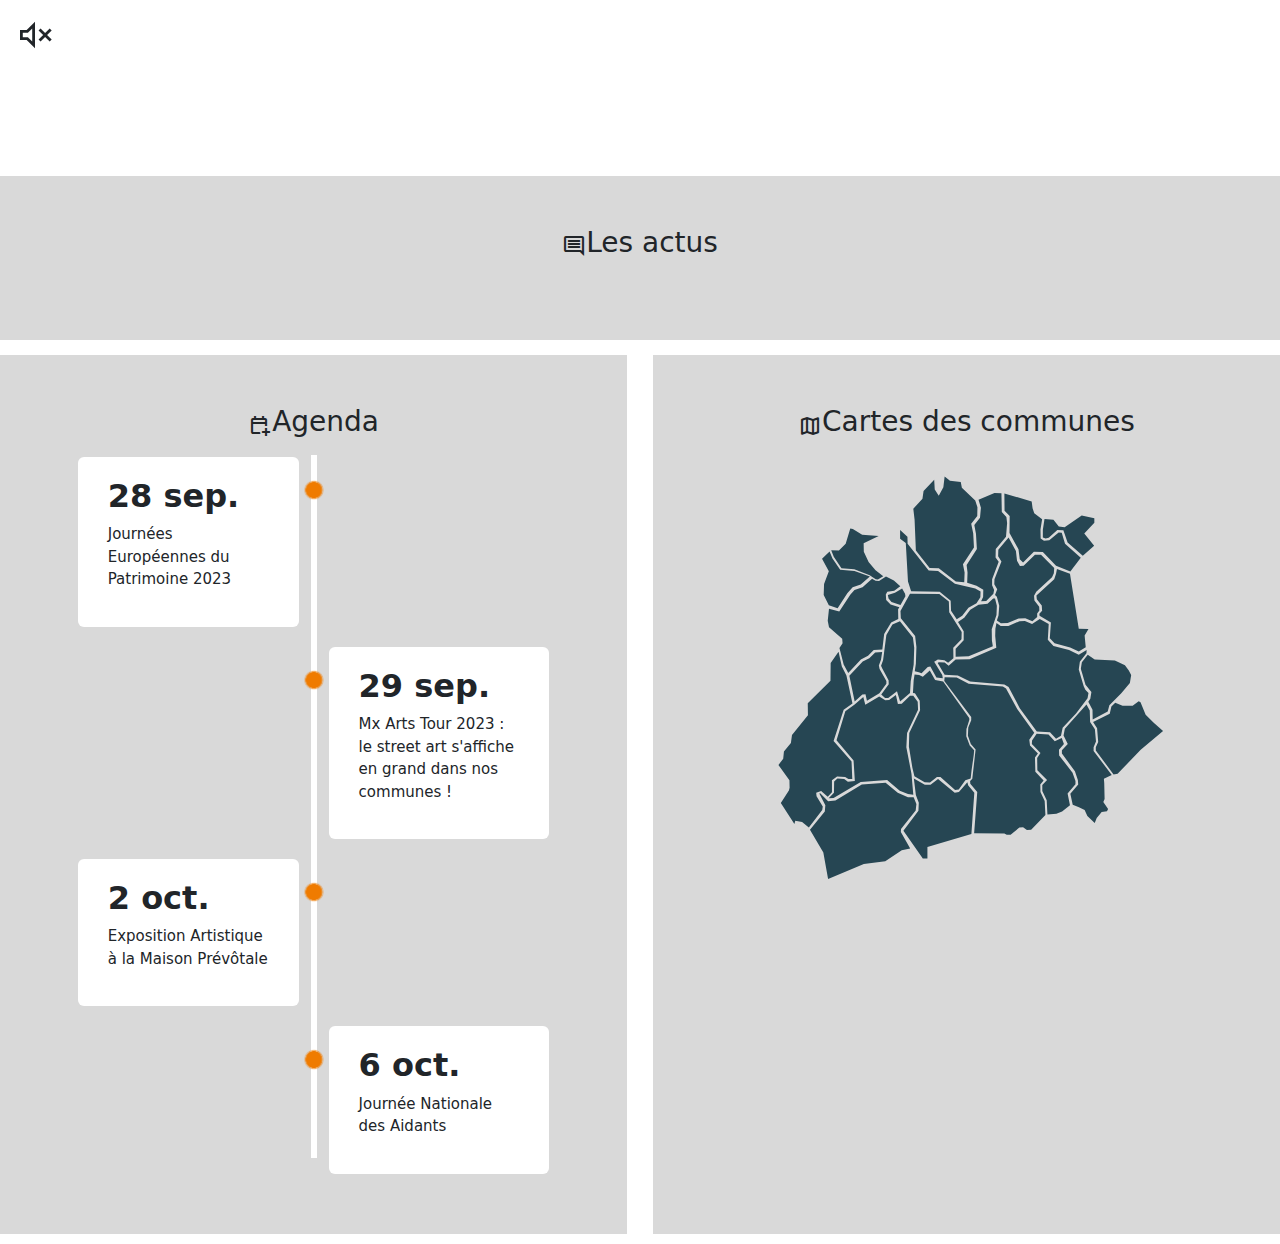
==== index.html @ 44d57a0d "carte commune size" ====
<html lang="en">

<head>
  <meta charset="UTF-8">
  <meta name="viewport" content="width=device-width, initial-scale=1.0">
  <title>Accueuil Morlaix Communauté</title>


  <!-- Bootstrap -->
  <link href="https://cdn.jsdelivr.net/npm/bootstrap@5.0.2/dist/css/bootstrap.min.css" rel="stylesheet">
  <script src="https://cdn.jsdelivr.net/npm/bootstrap@5.0.2/dist/js/bootstrap.min.js"></script>

  <!-- Icons -->
  <link rel="stylesheet" href="https://cdnjs.cloudflare.com/ajax/libs/font-awesome/4.7.0/css/font-awesome.min.css">

  <link rel="stylesheet"
    href="https://fonts.googleapis.com/css2?family=Material+Symbols+Outlined:opsz,wght,FILL,GRAD@24,400,0,0" />

  <!-- JS -->
  <script src="https://code.jquery.com/jquery-3.7.1.js" integrity="sha256-eKhayi8LEQwp4NKxN+CfCh+3qOVUtJn3QNZ0TciWLP4="
    crossorigin="anonymous"></script>
  <script src="./JS/nav-footer.js"></script>
  <script src="./JS/page-index.js"></script>

  <!-- CSS -->
  <link rel="stylesheet" href="./CSS_perso/nav-footer.css">
  <link rel="stylesheet" href="./CSS_perso/index.css">

</head>

<body>
  <header>
    <!-- Navbar du site -->

  </header>


  <div class="video">
    <video src="./VID/parici.mp4" autoplay muted loop width="100%"></video>
    <span class="material-symbols-outlined">
      no_sound
      </span>
  </div>



  <div class="actu">

    <!-- Affichage du texte actu -->
    <div class="title-section">
      <span class="material-symbols-outlined">
        comment
      </span>
      <h3>Les actus</h3>
    </div>

    <!-- Grand bloc de toutes les actus -->
    <div class="actus-bloc">

      <!-- Premier bloc de ligne d'actu en haut -->
      <div class="top-actus">

        <!-- Bloc de gauche -->
        <div class="top-actu-left">

        </div>

        <!-- Bloc de droite -->
        <div class="top-actu-right">

        </div>
      </div>


      <!-- Deuxième bloc de ligne d'actu en haut -->
      <div class="actu-bot">
        <div class="actu-bot-info" id="info1">

        </div>
        <div class="actu-bot-info" id="info2">

        </div>
        <div class="actu-bot-info" id="info3">

        </div>
      </div>
    </div>
    <div class="title-section">
      <h4 id="more-actus"></h4>
    </div>
  </div>


  <div class="post-actu">

    <!-- Section agenda -->

    <div class="timeline">
      <div class="title-section">
        <span class="material-symbols-outlined">
          calendar_add_on
        </span>
        <h3>Agenda</h3>
      </div>
      <div class="container left-container">
        <img src="./IMG/logo/timeline-event.png" alt="">
        <div class="text-box">
          <h2>28 sep.</h2>
          <p>Journées Européennes du Patrimoine 2023
          </p>
        </div>
      </div>

      <div class="container right-container">
        <img src="./IMG/logo/timeline-event.png" alt="">
        <div class="text-box">
          <h2>29 sep.</h2>
          <p>Mx Arts Tour 2023 : le street art s'affiche en grand dans nos communes !
          </p>
        </div>
      </div>

      <div class="container left-container">
        <img src="./IMG/logo/timeline-event.png" alt="">
        <div class="text-box">
          <h2>2 oct.</h2>
          <p>Exposition Artistique à la Maison Prévôtale
          </p>
        </div>
      </div>

      <div class="container right-container">
        <img src="./IMG/logo/timeline-event.png" alt="">
        <div class="text-box">
          <h2>6 oct.</h2>
          <p>Journée Nationale des Aidants
          </p> 
        </div>
      </div>

    </div>

    <!-- Section Carte de la commune -->
    <div class="carte-commune">
      <div class="title-section">
        <span class="material-symbols-outlined">
          map
        </span>
        <h3>Cartes des communes</h3>
      </div>

      <div id="map">
        <svg viewBox="0 0 450 450" width="100%" height="100%" version="2" xmlns="http://www.w3.org/2000/svg"><desc style="-webkit-tap-highlight-color: rgba(0, 0, 0, 0);">Created with Raphaël 2.1.0</desc>

        <a xlink:title="St-Thégonnec Loc-Eguiner"><path id="loceguinerstthegonnec" title="St-Thégonnec Loc-Eguiner" d="M1.3,189.3L5.7,182.4L6.1000000000000005,180.9L6,176.8L0,168.5L2.6,165.1L3,161.2L6.8,156.5L7.3999999999999995,152.2L16.099999999999998,141.29999999999998L15.999999999999998,134.79999999999998L28.4,122.49999999999999L28.5,112.79999999999998L32.8,106.69999999999999L34.599999999999994,114.79999999999998L37.099999999999994,119.69999999999999L40.39999999999999,135L35.599999999999994,138.4L30.099999999999994,155.4L39.89999999999999,166.6L40.29999999999999,176.2H38.19999999999999L36.39999999999999,175L31.999999999999993,174.8L29.199999999999992,176.8V183.4L26.89999999999999,185.9L23.29999999999999,182.70000000000002L20.59999999999999,183.60000000000002L20.79999999999999,185.60000000000002L24.19999999999999,191.20000000000002L23.899999999999988,193.00000000000003L16.599999999999987,202.60000000000002L12.899999999999988,199.60000000000002L9.2,199L8.7,200.7L1.3,189.3" stroke-width="0.5" stroke-linejoin="round" stroke-opacity="1" transform="matrix(1.6434,0,0,1.6434,0,8.2757)" style="-webkit-tap-highlight-color: rgba(0, 0, 0, 0); stroke-linejoin: round; stroke-opacity: 1;"></path></a>
        <path id="plouneourmenez" title="Plounéour-Menez" d="M17.2,203.8L25.299999999999997,193.9L25.599999999999998,190.5L22.299999999999997,184.1L22.799999999999997,183.9L27.099999999999998,188.3L31.099999999999998,187.9L45.5,179.20000000000002L58.5,178.20000000000002L65.1,183.60000000000002L70.69999999999999,186.10000000000002H73.79999999999998L75.29999999999998,189.8L74.89999999999998,193.4L66.89999999999998,203.4L66.79999999999998,205.1L71.89999999999998,214.1L67.29999999999998,215.1L58.29999999999998,221L46.59999999999998,222.6L27.09999999999998,230.7L24.49999999999998,216.2L17.2,203.8Z" stroke-width="0.5" stroke-linejoin="round" stroke-opacity="1" transform="matrix(1.6434,0,0,1.6434,0,8.2757)" style="-webkit-tap-highlight-color: rgba(0, 0, 0, 0); stroke-linejoin: round; stroke-opacity: 1;"></path>
        <path id="taule" title="Taulé" d="M38.1,118.3L35.6,113.6L33.300000000000004,104.6L35,102L34.8,99.6L27.599999999999998,93.3L26.9,89.8L27.599999999999998,83.2L33.199999999999996,84.8L39.3,75.39999999999999L41.5,72.99999999999999L45.9,71.49999999999999L51.1,66.79999999999998L53,67.89999999999998L54.9,68.09999999999998L58.699999999999996,65.69999999999997L62.99999999999999,67.79999999999997L66.5,70.99999999999997L63.2,73.39999999999998L59.400000000000006,73.89999999999998L58.60000000000001,75.49999999999997L58.80000000000001,78.39999999999998L61.20000000000001,80.89999999999998L66.00000000000001,82.39999999999998L65.30000000000001,83.49999999999997L65.4,88.79999999999997L61.50000000000001,90.79999999999997L57.70000000000001,96.99999999999997L56.70000000000001,105.49999999999997L52.00000000000001,105.69999999999997L48.900000000000006,108.89999999999998L45.00000000000001,110.89999999999998L38.1,118.3Z" stroke-width="0.5" stroke-linejoin="round" stroke-opacity="1" transform="matrix(1.6434,0,0,1.6434,0,8.2757)" style="-webkit-tap-highlight-color: rgba(0, 0, 0, 0); stroke-linejoin: round; stroke-opacity: 1;"></path>
        <path id="henvic" title="Henvic" d="M27.5,81.3L32.3,82.89999999999999L37.599999999999994,74.8L40.49999999999999,71.5L44.89999999999999,70L49.89999999999999,65.7L41.49999999999999,62.6L33.699999999999996,62L29.499999999999996,55.8L27.899999999999995,52L23.8,56L27.5,62.8L24.9,69.7L24.7,75.8L27.5,81.3Z" stroke-width="0.5" stroke-linejoin="round" stroke-opacity="1" transform="matrix(1.6434,0,0,1.6434,0,8.2757)" style="-webkit-tap-highlight-color: rgba(0, 0, 0, 0); stroke-linejoin: round; stroke-opacity: 1;"></path>
        <path id="steseve" title="Ste-Sève" d="M38.7,119.8L46,112L49.6,110.2L52.800000000000004,107.10000000000001L56.6,106.9L56,111L54.8,114.2L55.199999999999996,116.10000000000001L58.9,122.60000000000001V124.2L55.1,129.3L48.300000000000004,133.5L47.50000000000001,129.9L45.800000000000004,130.1L41.6,133.9L38.7,119.8Z" stroke-width="0.5" stroke-linejoin="round" stroke-opacity="1" transform="matrix(1.6434,0,0,1.6434,0,8.2757)" style="-webkit-tap-highlight-color: rgba(0, 0, 0, 0); stroke-linejoin: round; stroke-opacity: 1;"></path>
        <path id="pleyberchrist" title="Pleyber-Christ" d="M27.4,186.7L30.299999999999997,183.6L30.4,177.5L32.199999999999996,175.9L35.9,176.1L37.9,177.6L41.699999999999996,177.29999999999998L41,166L31.7,155L36.5,139.2L41.6,135.5L46.300000000000004,131.4L47.400000000000006,135.6L55.00000000000001,131.1L58.300000000000004,133.2L60.400000000000006,133.1L64.10000000000001,130.29999999999998L65.2,135.2L67.3,135.1L71.8,130.7H73.6L76,134L76.2,138.4L70.2,151L69.8,158.8L72.6,173.3L73.6,184.70000000000002L70.69999999999999,184.3L66.19999999999999,182.5L59.29999999999999,176.7L44.89999999999999,177.79999999999998L30.09999999999999,186.49999999999997L27.4,186.7Z" stroke-width="0.5" stroke-linejoin="round" stroke-opacity="1" transform="matrix(1.6434,0,0,1.6434,0,8.2757)" style="-webkit-tap-highlight-color: rgba(0, 0, 0, 0); stroke-linejoin: round; stroke-opacity: 1;"></path>
        <path id="plourinlesmorlaix" title="Plourin lès Morlaix" d="M74.2,174.6L73.10000000000001,170L71.2,158.4L71.4,151L77.30000000000001,138.6L77.10000000000001,133.5L74.50000000000001,129.4L73.40000000000002,129.20000000000002L73.80000000000003,122.20000000000002L74.30000000000003,119.10000000000002L76.80000000000003,119.40000000000002L78.80000000000003,120.30000000000003L82.60000000000002,116.90000000000002L85.50000000000003,122.10000000000002L89.90000000000003,123.00000000000003L104.10000000000004,142.80000000000004L104.20000000000003,143.80000000000004L102.60000000000004,148.80000000000004L102.50000000000004,152.80000000000004L104.40000000000005,157.80000000000004L106.80000000000005,160.40000000000003L106.60000000000005,162.90000000000003L105.40000000000005,171.40000000000003L104.90000000000005,175.90000000000003L102.00000000000004,176.80000000000004L98.40000000000005,181.90000000000003L96.40000000000005,182.10000000000002L88.40000000000005,175.10000000000002H86.50000000000004L82.70000000000005,178.00000000000003L79.80000000000004,177.90000000000003L74.2,174.6Z" stroke-width="0.5" stroke-linejoin="round" stroke-opacity="1" transform="matrix(1.6434,0,0,1.6434,0,8.2757)" style="-webkit-tap-highlight-color: rgba(0, 0, 0, 0); stroke-linejoin: round; stroke-opacity: 1;"></path>
        <path id="stmartindeschamps" title="St-Martin-des-Champs" d="M56.1,130L60.2,124.4L60.1,122.2L56.6,115.7L56,114.4L57.1,111.30000000000001L58.9,97.60000000000001L62.199999999999996,91.9L66.3,90L73.39999999999999,98.9L74.1,104.5L73.8,113.8L72.2,122.8L71.8,129.2L66.39999999999999,133.79999999999998L64.69999999999999,128.2L59.89999999999999,131.89999999999998H58.19999999999999L56.1,130Z" stroke-width="0.5" stroke-linejoin="round" stroke-opacity="1" transform="matrix(1.6434,0,0,1.6434,0,8.2757)" style="-webkit-tap-highlight-color: rgba(0, 0, 0, 0); stroke-linejoin: round; stroke-opacity: 1;"></path>
        <path id="morlaix" title="Morlaix" d="M74.4,117.3L75,113.3L75.3,104.1L74.6,98.1L66.8,88.39999999999999L66.6,84.49999999999999L71.8,75.09999999999998L87.8,75.19999999999997L93,79.29999999999997L93.2,85.19999999999997L100,95.89999999999998L99.9,99.89999999999998L95.4,104.49999999999997L95.5,110.19999999999997L92.6,112.69999999999997L90.6,111.39999999999998L87,111L85,112.2L89.4,119.4L89.7,121.2L86.2,120.7L82.9,114.8L81.5,115L78.1,118.4L76.6,117.9L74.4,117.3Z" stroke-width="0.5" stroke-linejoin="round" stroke-opacity="1" transform="matrix(1.6434,0,0,1.6434,0,8.2757)" style="-webkit-tap-highlight-color: rgba(0, 0, 0, 0); stroke-linejoin: round; stroke-opacity: 1;"></path>
        <path id="locquenole" title="Locquénolé" d="M60.1,77.6L59.7,75.8L63.6,74.5L67.5,72.2L69.1,75.10000000000001L69.3,76.4L66.6,81.2L61.699999999999996,79.5L60.1,77.6Z" stroke-width="0.5" stroke-linejoin="round" stroke-opacity="1" transform="matrix(1.6434,0,0,1.6434,0,8.2757)" style="-webkit-tap-highlight-color: rgba(0, 0, 0, 0); stroke-linejoin: round; stroke-opacity: 1;"></path>
        <path id="carantec" title="Carantec" d="M28.8,51.3L30.2,54.9L34.4,61.1L41.4,61.7L49.8,65L53.099999999999994,67.1L54.3,67.3L57.199999999999996,65.5L52.99999999999999,62.2L49.199999999999996,57.7L46.599999999999994,52.1L46.49999999999999,47.5L54.69999999999999,43.6L45.69999999999999,42.800000000000004L40.59999999999999,39.7L39.19999999999999,39.5L36.69999999999999,47.7L33,51.4L28.8,51.3Z" stroke-width="0.5" stroke-linejoin="round" stroke-opacity="1" transform="matrix(1.6434,0,0,1.6434,0,8.2757)" style="-webkit-tap-highlight-color: rgba(0, 0, 0, 0); stroke-linejoin: round; stroke-opacity: 1;"></path>
        <path id="plouezoch" title="Plouezoc'h" d="M97.3,89L94.2,84.3L94,78.9L88,73.9L72.4,73.7L70.7,68.4L69.5,47.300000000000004L66.4,45V40.3L70.4,43.9L70.5,47.699999999999996L82,62.3L87.1,62.699999999999996L96.3,69.6L107.39999999999999,72.19999999999999L110.3,73.79999999999998L110.2,76.99999999999999L108.10000000000001,80.19999999999999L103.7,82.69999999999999L100.3,87.1L97.3,89Z" stroke-width="0.5" stroke-linejoin="round" stroke-opacity="1" transform="matrix(1.6434,0,0,1.6434,0,8.2757)" style="-webkit-tap-highlight-color: rgba(0, 0, 0, 0); stroke-linejoin: round; stroke-opacity: 1;"></path>
        <path id="garlan" title="Garlan" d="M98,90.5L101.4,88.2L104.7,83.8L109.2,81.1L114.10000000000001,80.5L117.2,77.7H118.2L119.2,81.60000000000001L119,86.60000000000001L116.4,94.4L116.5,100.5L117,103.7L103.8,109.10000000000001L96.7,109.50000000000001V105.10000000000001L101.10000000000001,100.4V95.5L98,90.5Z" stroke-width="0.5" stroke-linejoin="round" stroke-opacity="1" transform="matrix(1.6434,0,0,1.6434,0,8.2757)" style="-webkit-tap-highlight-color: rgba(0, 0, 0, 0); stroke-linejoin: round; stroke-opacity: 1;"></path>
        <path id="stjeandudoigt" title="St-Jean-du-Doigt" d="M110.6,79.2L111.69999999999999,76.8L111.79999999999998,72.8L108.09999999999998,70.7L102.99999999999999,69.10000000000001L103.19999999999999,63.50000000000001L102.69999999999999,59.300000000000004L108.29999999999998,50.60000000000001L107.79999999999998,42.30000000000001L106.89999999999998,37.500000000000014L109.99999999999997,33.600000000000016L110.49999999999997,28.100000000000016L109.19999999999997,23.800000000000015L117.89999999999998,20.100000000000016L121.69999999999997,20.200000000000017L121.89999999999998,30.500000000000018L124.39999999999998,33.100000000000016L124.79999999999998,36.40000000000001L124.19999999999999,43.90000000000001L118.6,50.600000000000016L118.5,55.30000000000002L120.2,57.600000000000016L116.60000000000001,67.20000000000002V70.40000000000002L117.7,73.00000000000001L117.3,75.00000000000001L113.39999999999999,79.00000000000001L110.6,79.2Z" stroke-width="0.5" stroke-linejoin="round" stroke-opacity="1" transform="matrix(1.6434,0,0,1.6434,0,8.2757)" style="-webkit-tap-highlight-color: rgba(0, 0, 0, 0); stroke-linejoin: round; stroke-opacity: 1;"></path>
        <path id="plougasnou" title="Plougasnou" d="M101.4,68.8L101.60000000000001,63.4L100.7,58.9L106.7,49.8L106.3,42.199999999999996L105.2,36.8L108.5,32.599999999999994L108.6,27.799999999999994L107.39999999999999,24.099999999999994L100.1,17.199999999999996L99.5,13.999999999999996L93.6,13.399999999999997L90.7,11L90,16.9L87.5,21.599999999999998L85.3,18.2L85,12.9L79.2,19L78.60000000000001,23.2L73.60000000000001,28.7L74.30000000000001,34.7L75.00000000000001,51.400000000000006L82.50000000000001,61.00000000000001L87.50000000000001,61.20000000000001L96.80000000000001,68.30000000000001L101.4,68.8Z" stroke-width="0.5" stroke-linejoin="round" stroke-opacity="1" transform="matrix(1.6434,0,0,1.6434,0,8.2757)" style="-webkit-tap-highlight-color: rgba(0, 0, 0, 0); stroke-linejoin: round; stroke-opacity: 1;"></path>
        <path id="lanmeur" title="Lanmeur" d="M118.2,75.7L119.4,72.60000000000001L117.80000000000001,69.9L117.9,67.10000000000001L121.7,57.400000000000006L119.9,54.60000000000001L120,51.00000000000001L125.6,44.300000000000004L129.6,51.7L130.2,57.1L131.79999999999998,59.9L133.79999999999998,59.8L139.99999999999997,53.699999999999996H143.29999999999998L150.49999999999997,60.99999999999999L150.29999999999998,63.89999999999999L149.29999999999998,66.1L140.7,73.89999999999999L139.5,76.19999999999999L139.7,78.69999999999999L142.29999999999998,82.1L142.39999999999998,84.19999999999999L141.2,85.79999999999998V87.79999999999998L138.6,89.99999999999999L134.7,88.39999999999999L131.1,88.49999999999999L125.1,90.99999999999999L121.39999999999999,91.09999999999998L119.19999999999999,89.59999999999998L120.1,86.89999999999998L120.5,81.59999999999998L119.2,76.69999999999997L118.2,75.7Z" stroke-width="0.5" stroke-linejoin="round" stroke-opacity="1" transform="matrix(1.6434,0,0,1.6434,0,8.2757)" style="-webkit-tap-highlight-color: rgba(0, 0, 0, 0); stroke-linejoin: round; stroke-opacity: 1;"></path>
        <path id="plouigneau" title="Plouigneau" d="M119,91L121.3,92.7L125.5,92.60000000000001L131.6,90.00000000000001L134.5,89.90000000000002L138.4,91.60000000000002L142.6,88.80000000000003L147.5,91.50000000000003L147.4,93.30000000000003L147,100.20000000000003L150.1,103.50000000000003L158.6,105.70000000000003L163.9,108.40000000000003L168.20000000000002,105.80000000000004L168.10000000000002,107.50000000000004L164.50000000000003,112.20000000000005L163.90000000000003,116.40000000000005L166.60000000000002,125.50000000000004L167.50000000000003,127.40000000000005L169.20000000000002,129.20000000000005L168.70000000000002,132.10000000000005L162.4,140.40000000000006L155.1,148.20000000000007L154.2,152.50000000000009L151.5,154.20000000000007L148.2,150.60000000000008L141,150.20000000000007L131.7,137.50000000000009L125.6,125.90000000000009L123.3,124.6000000000001L104.6,122.90000000000009L97.89999999999999,119.70000000000009L90.69999999999999,119.30000000000008L86.89999999999999,112.80000000000008L87.49999999999999,112.40000000000008L90.69999999999999,112.60000000000008L92.89999999999999,114.30000000000008L96.69999999999999,111.00000000000009L104.29999999999998,110.80000000000008L118.89999999999998,104.50000000000009L118.29999999999998,98.10000000000008L118.39999999999998,94.20000000000007L119,91Z" stroke-width="0.5" stroke-linejoin="round" stroke-opacity="1" transform="matrix(1.6434,0,0,1.6434,0,8.2757)" style="-webkit-tap-highlight-color: rgba(0, 0, 0, 0); stroke-linejoin: round; stroke-opacity: 1;"></path>
        <path id="plougonven" title="Plougonven" d="M90.7,120.6L97.3,120.8L103.8,124.2L122.5,125.7L124.2,126.7L130.3,138L139.60000000000002,150.9L136.90000000000003,154.70000000000002L137.30000000000004,157.8L141.60000000000005,162.3L140.00000000000006,164.4L140.20000000000005,172.20000000000002L144.70000000000005,176.9L142.90000000000003,179.1L143.00000000000003,183.29999999999998L145.30000000000004,188.2L145.70000000000005,195.79999999999998L137.90000000000003,203.89999999999998L135.60000000000002,203.99999999999997L133.50000000000003,202.49999999999997L131.50000000000003,202.59999999999997L126.70000000000003,206.59999999999997H124.60000000000004L123.30000000000004,205.89999999999998L106.80000000000004,205.79999999999998L108.50000000000004,183.29999999999998L104.70000000000005,178.79999999999998L104.60000000000005,177.29999999999998L105.80000000000005,175.99999999999997L107.60000000000005,160.09999999999997L105,157L103.4,152.5L103.60000000000001,148.1L105.2,144.1V142.29999999999998L90.5,122.59999999999998L90.7,120.6Z" stroke-width="0.5" stroke-linejoin="round" stroke-opacity="1" transform="matrix(1.6434,0,0,1.6434,0,8.2757)" style="-webkit-tap-highlight-color: rgba(0, 0, 0, 0); stroke-linejoin: round; stroke-opacity: 1;"></path>
        <path id="plouegatguerrand" title="Plouégat-Guerrand" d="M169.2,94.3L163.89999999999998,94.2L159.09999999999997,64.2L151.99999999999997,61.6L151.49999999999997,64.2L150.49999999999997,67.10000000000001L140.79999999999998,76.00000000000001L140.99999999999997,78.00000000000001L143.69999999999996,81.40000000000002L143.89999999999995,84.30000000000003L142.39999999999995,86.00000000000003L142.49999999999994,87.10000000000002L148.69999999999993,90.80000000000003L148.09999999999994,99.30000000000003L150.69999999999993,102.10000000000002L159.19999999999993,104.40000000000002L163.89999999999992,106.60000000000002L167.69999999999993,104.30000000000003L167.09999999999994,97.80000000000003L169.2,94.3Z" stroke-width="0.5" stroke-linejoin="round" stroke-opacity="1" transform="matrix(1.6434,0,0,1.6434,0,8.2757)" style="-webkit-tap-highlight-color: rgba(0, 0, 0, 0); stroke-linejoin: round; stroke-opacity: 1;"></path>
        <path id="guimaec" title="Guimaëc" d="M159.3,62.9L151.5,59.8L144.3,52.3L139.4,52.099999999999994L133.5,57.99999999999999L131.7,56.199999999999996L131,50.8L126.1,41.9L126.19999999999999,32.599999999999994L123.39999999999999,29.699999999999996L123.3,20.299999999999997L138.2,24.699999999999996L138.7,28.399999999999995L139.6,31.099999999999994L143.9,34.39999999999999L143,40L143.1,44.9L144.9,46.1L147.8,45.9L152.9,41.6L154.6,41.7L156.4,47.800000000000004L165,55.400000000000006L159.3,62.9Z" stroke-width="0.5" stroke-linejoin="round" stroke-opacity="1" transform="matrix(1.6434,0,0,1.6434,0,8.2757)" style="-webkit-tap-highlight-color: rgba(0, 0, 0, 0); stroke-linejoin: round; stroke-opacity: 1;"></path>
        <path id="lanneanou" title="Lannéanou" d="M138.4,155.1L140.9,151.5L147.4,151.9L150.8,155.6L154.60000000000002,153.79999999999998L155.8,157.1L153.10000000000002,160.2L153.20000000000002,163.29999999999998L160.50000000000003,172.7L162.10000000000002,177.2V179L157.8,184.1L159.10000000000002,190.5L154.8,193.9L151.70000000000002,195.1L146.8,195.5L146.4,187.7L144,182.7V179.39999999999998L146.6,176.7L141.29999999999998,171.39999999999998L141.2,164.7L143,162L138.3,157.1L138.4,155.1Z" stroke-width="0.5" stroke-linejoin="round" stroke-opacity="1" transform="matrix(1.6434,0,0,1.6434,0,8.2757)" style="-webkit-tap-highlight-color: rgba(0, 0, 0, 0); stroke-linejoin: round; stroke-opacity: 1;"></path>
        <path id="botsorhel" title="Botsorhel" d="M160.6,190.2L159.29999999999998,184.2L163.6,179.2L163.4,176.7L161.8,171.89999999999998L154.70000000000002,162.29999999999998V160.49999999999997L157.9,157.09999999999997L155.6,152.39999999999998L156.29999999999998,148.7L168.1,135.5L169.9,138.8L170.1,145L172.7,149L173.29999999999998,155.7L171.99999999999997,158.79999999999998V160.79999999999998L181.89999999999998,173.99999999999997L177.59999999999997,175.99999999999997L177.79999999999995,178.29999999999998L177.99999999999994,186.99999999999997L177.29999999999995,188.69999999999996L179.89999999999995,192.49999999999997L179.29999999999995,193.79999999999998L176.39999999999995,194.2L173.69999999999996,197.5L172.59999999999997,200.2L168.59999999999997,196.39999999999998L167.09999999999997,193.09999999999997L163.99999999999997,191.49999999999997L160.6,190.2Z" stroke-width="0.5" stroke-linejoin="round" stroke-opacity="1" transform="matrix(1.6434,0,0,1.6434,0,8.2757)" style="-webkit-tap-highlight-color: rgba(0, 0, 0, 0); stroke-linejoin: round; stroke-opacity: 1;"></path>
        <path id="guerlesquin" title="Guerlesquin" d="M182.9,173.7L173.20000000000002,160.6V158.79999999999998L174.50000000000003,155.89999999999998L173.90000000000003,148.49999999999997L171.70000000000005,144.99999999999997L180.80000000000004,140.59999999999997L181.70000000000005,136.59999999999997L183.80000000000004,134.49999999999997L187.80000000000004,136.19999999999996H193.30000000000004L196.60000000000005,133.69999999999996L197.60000000000005,134.19999999999996L200.40000000000006,141.09999999999997L204.80000000000007,145.49999999999997L209.90000000000006,149.99999999999997L197.70000000000007,160.19999999999996L185.10000000000008,173.29999999999995L182.9,173.7Z" stroke-width="0.5" stroke-linejoin="round" stroke-opacity="1" transform="matrix(1.6434,0,0,1.6434,0,8.2757)" style="-webkit-tap-highlight-color: rgba(0, 0, 0, 0); stroke-linejoin: round; stroke-opacity: 1;"></path>
        <path id="lecloitrestthegonnec" title="Le Cloître - St Thégonnec" d="M78.7,219.4L68.2,204.4L76.4,193.5L76.60000000000001,189.1L75.00000000000001,184.9L73.90000000000002,175.9L79.90000000000002,179.3H83.00000000000001L87.10000000000001,176.20000000000002L96.2,183.60000000000002L98.5,183.3L103.1,177.9L103.6,179.70000000000002L106.89999999999999,183.60000000000002L105.3,206.10000000000002L81.3,213.3V219.5H78.7Z" stroke-width="0.5" stroke-linejoin="round" stroke-opacity="1" transform="matrix(1.6434,0,0,1.6434,0,8.2757)" style="-webkit-tap-highlight-color: rgba(0, 0, 0, 0); stroke-linejoin: round; stroke-opacity: 1;"></path>
        <path id="locquirec" title="Locquirec" d="M145.2,34.3L144.29999999999998,40.099999999999994V44.3L145.79999999999998,44.9L147.49999999999997,44.5L152.19999999999996,40.3L155.49999999999997,40.4L157.79999999999998,47.1L166.1,54.300000000000004L172.29999999999998,48.900000000000006L166.89999999999998,42.2L172.39999999999998,36.300000000000004V33.800000000000004L165.49999999999997,32.300000000000004L156.19999999999996,38.7L152.99999999999997,38.300000000000004L150.09999999999997,34.7L145.2,34.3Z" stroke-width="0.5" stroke-linejoin="round" stroke-opacity="1" transform="matrix(1.6434,0,0,1.6434,0,8.2757)" style="-webkit-tap-highlight-color: rgba(0, 0, 0, 0); stroke-linejoin: round; stroke-opacity: 1;"></path>
        <path id="plouegatmoysan" title="Plouégat-Moysan" d="M168.8,108.4L165.60000000000002,112.4C165.60000000000002,112.4,165.00000000000003,115.80000000000001,165.10000000000002,116.2C165.20000000000002,116.60000000000001,167.70000000000002,124.9,167.70000000000002,124.9L170.8,128.70000000000002L170.20000000000002,132.3L169.10000000000002,134L171.40000000000003,138.3L171.50000000000003,143.70000000000002L179.70000000000002,139.3L180.60000000000002,135.9L187.10000000000002,129.3L191.8,123.70000000000002L192.5,119.40000000000002L191.2,117.00000000000001L189.1,114.10000000000001L183.6,111.50000000000001L172.6,110.90000000000002L168.8,108.4Z" stroke-width="0.5" stroke-linejoin="round" stroke-opacity="1" transform="matrix(1.6434,0,0,1.6434,0,8.2757)" style="-webkit-tap-highlight-color: rgba(0, 0, 0, 0); stroke-linejoin: round; stroke-opacity: 1;"></path>
        </svg>
      </div>
    </div>
  </div>



</body>

<!-- Footer du site -->
<footer>

</footer>

</html>
---- CSS_perso/nav-footer.css ----
/* Style de la navbar */


nav {
    background-color: #264653;
    display: flex;
}

nav::after {
    content: '';
    clear: both;
    display: table;
}

nav img {
    float: left;
    height: 86px;
}

.nav-links {
    display: flex;
    margin-left: auto;
}

nav ul {
    list-style: none;
    margin-right: 40px;
    position: relative;

}

nav ul li {
    float: left;
    display: block;
    background-color: #264653;
    margin: 0 5px;
    color: white;
    line-height: 70px;
    font-size: 18px;
    padding-right: 15px;
}

nav ul li a {
    color: white;
    text-decoration: none;
    line-height: 70px;
    font-size: 18px;
    padding-left: 15px;
    padding-right: 15px;
    margin-right: 50px;
}

nav ul li a:hover {
    color: #5f8ea0;
}

nav ul ul {
    position: absolute;
    top: 90px;
    opacity: 0;
    visibility: hidden;
    transition: top 0.5s;
    padding-left: 0;
    margin-right: 0;
}



nav ul li:hover>ul {
    top: 70px;
    opacity: 1;
    visibility: visible;
    z-index: 999;
}

nav ul ul li {
    padding: 0;
    margin: 0px;
    float: none;
    display: grid;
    border-bottom: 1px solid #315e70;
}

nav ul ul li a {
    line-height: 50px;
}

/* Styles pour la barre de recherche */
.search-bar {
    display: flex;
    align-items: center;
    justify-content: flex-end;
    width: 250px;
    margin: 20px;
    margin-left: auto;
    display: flex;
    background-color: white;
    border-radius: 20px;
    padding-right: 10px;
}

#search-input {

    flex: 1;
    padding: 10px;
    border: none;
    border-radius: 25px;
    outline: none;
}
.search-bar span{
    position: relative;
}



.show,
.icon,
input:not(input[id="search-input"]) {
    display: none;
}



@media screen and (max-width : 1285px) {

    /* responsive de la navbar */
    nav {
        display: flex;
        flex-direction: column;
        align-items: center;
    }

    nav ul {
        margin-right: 0px;
        float: left;
        margin: 0;
        padding: 0;
        /*       
        position: static;
        opacity: 1;
        visibility: visible;
        max-height: 0px;
        overflow: hidden; */
    }


    nav ul li:hover,
    nav ul ul li:hover {
        height: auto;
    }


    nav img {
        margin: auto;
    }

    nav ul li,
    nav ul ul li {
        display: block;
        width: 100%;
        height: 60px;
    }

    .nav-links ul ul {
        top: 70px;
        position: static;
        display: none;
        float: none;
        opacity: 0;
        visibility: hidden;
    }

    nav ul ul a {
        padding-left: 40px;
    }

    nav ul ul li {
        border-bottom: 0px;
    }

    .show {
        display: block;
        color: white;
        font-size: 18px;
        padding: 0 20px;
        line-height: 70px;
        cursor: pointer;
    }

    .show:hover {
        color: #5f8ea0;
    }

    .icon {
        display: block;
        color: white;
        position: absolute;
        line-height: 70px;
        right: 20px;
        top: 15px;
        font-size: 35px;
        cursor: pointer;
    }

    .show+a,
    ul {
        display: none;
    }

    [id^="btn"]:checked+.nav-links ul {
        display: block;
    }

    input[id="search-input"] {
        display: block;

    }

    .search-bar {
        margin: 0;
        display: none;
        margin-bottom: 20px;
        margin-right: 5px;
        
    }

    /* responsive du footer */

    .info-top {
        flex-direction: column;
        text-align: center;
        padding-bottom: 20px;
    }

    .logo {
        display: flex;
        justify-content: center;

    }

    .info-top div {
        padding-bottom: 30px;
    }

}




/* Style du footer */

footer {
    background-color: rgb(64, 64, 64);
    margin: 0;
    color: white;
    width: 100%;
}

.info-top {
    padding-top: 50px;
    display: flex;
    justify-content: space-around;
}

.infos-ville a {
    text-decoration: none;
    color: white;
}

.info-abo {
    text-align: center;
}

#button {
    border-radius: 20px;
    border: none;
    color: white;
    background-color: rgb(211, 117, 77);
    padding-left: 15px;
    padding-right: 15px;
    padding-top: 5px;
    padding-bottom: 5px;
}

.reseau-ville {
    display: block;
}

.logo {
    display: flex;
}

.logo img {
    margin-top: 5px;
    margin-right: 20px;
}

.site-plan {
    text-align: center;
}

.site-plan a {
    text-decoration: none;
    color: white;
}

.site-plan p {
    margin: 0;
    padding-bottom: 15px;
}

.post-actu {
    display: flex;
    margin-bottom: 10px;
}
footer a:hover{
    color: rgb(145, 138, 138);
}
---- CSS_perso/index.css ----
:root {
    /*Palette de Couleurs*/
    --c0: #404040;
    --c1: #264653;
    --c2: #2A9D8F;
    --c3: #E9C46A;
    --c4: #F4A261;
    --c5: #E76F51;
}


/*Police d'écriture format pc*/

.Ptxt {
    font-size: 24px;
}

.Ptitle {
    font-size: 40px;
    font-weight: bold;
}

.Psection {
    font-size: 60px;
    font-weight: bold;
}


/*Police d'écriture format tél*/

.Mtxt {
    font-size: 24px;
}

.Mtitle {
    font-size: 40px;
    font-weight: bold;
}

.Msection {
    font-size: 40px;
    font-weight: bold;
}

body {
    margin: 0;
    padding: 0;
    position: relative;
}

.video span {
    position: absolute;
    z-index: 999;
    left: 0;
    margin: 15px;
    font-size: 40px;
    backdrop-filter: blur(20px);
    cursor: pointer;
    user-select: none;
}


/* Style des titres section */

.title-section {
    display: flex;
    align-items: center;
    justify-content: center;
    padding-top: 50px;
}


/* Style du bloc d'actu */

.actu {
    background-color: rgb(217, 217, 217);
    margin-top: 2%;
    display: block;
    margin-bottom: 15px;
}


/* Alignement entre l'icone et le texte */

.actus-bloc {
    display: block;
    margin-top: 15px;
}

.top-actus {
    display: flex;
    justify-content: space-evenly;
}

.top-actu-left {
    width: 40%;
    height: 100%;
}

.texte-actu {
    background-color: rgb(86, 70, 70);
    height: 35%;
    width: 100%;
    position: absolute;
    bottom: 0;
    justify-content: space-evenly;
}

.top-actu-right {
    width: 40%;
    height: 100%;
}

.card-body {
    text-align: center;
    background-color: rgb(90, 70, 70);
    padding-top: 8%;
    padding-bottom: 8%;
    height: 30%;
    color: white;
}

.actu-bot {
    display: none;
    justify-content: space-evenly;
}

.actu-bot-info {
    margin-top: 5%;
    width: 25%;
    height: 70%;
    background-color: rgb(80, 74, 74);
}



/* Style de l'agenda */


.timeline {
    width: 49%;
    background-color: rgb(217, 217, 217);
    padding-bottom: 50px;
    position: relative;
    max-width: 1200px;
}

.container {
    padding: 10px 15px;
    position: relative;
    width: 40%;
}

.container img {
    width: 40px;
    position: absolute;
    border-radius: 50%;
    right: -20px;
    top: 32px;
    z-index: 10;
}

.text-box {
    padding: 20px 30px;
    background-color: #fff;
    position: relative;
    border-radius: 6px;
    font-size: 15px;
}

.text-box h2 {
    font-weight: 600;
}

.left-container {
    margin-left: 10%;
}

.right-container {
    margin-right: 10%;
}

.right-container img {
    left: -20px;
}


.timeline::after {
    content: '';
    position: absolute;
    width: 6px;
    background: #fff;
    top: 0;
    left: 50%;
    margin-left: -3px;
    z-index: 1;
    margin-top: 100px;
    height: 80%;
    animation: moveline 6s linear forwards;
}

@keyframes moveline {
    0% {
        height: 0;
    }

    100% {
        height: 80%;
    }
}





/* Style de la carte de la commune */

.carte-commune {
    width: 49%;
    margin-left: 2%;
    background-color: rgb(217, 217, 217);
}
#map svg{
    width: 100%;
    padding-left: 20%;

}
#map{
    display: flex;
    justify-content: center;
}

#map path{
    fill : var(--c1);
}
#map path:hover{
    fill : var(--c2);
    transition: 0.5s;
}



@media screen and (max-width:511px) {
    .post-actu {
        display: block;
    }


    /* style de l'agenda */
    .timeline {
        width: 100%;
        margin-right: 0;
    }



    .right-container {
        margin-right: 50%;
    }

    .left-container img {
        left: -20px;
    }

    .timeline::after {
        left: 10%;
    }

    .container {
        width: auto;
    }

    .right-container {
        margin-left: 10%;
        width: 90%;
    }


    /* style de la carte des communes */
    .carte-commune {
        width: 100%;
        margin-left: 0;
        margin-top: 15px;
    }



}



@media screen and (max-width:1266px) {


    /* Responsive des actus */
    .top-actus {
        display: block;
    }

    .top-actu-left,
    .top-actu-right {
        width: 70%;
        height: auto;
        margin-left: 15%;
        margin-right: 15%;
        margin-bottom: 20px;
    }


    /* responsive de l'agenda */
    .post-actu {
        display: block;
    }

    .timeline {
        width: 100%;
        margin-right: 0;
    }


    /* style de la carte des communes */
    .carte-commune {
        width: 100%;
        margin-left: 0;
        margin-top: 15px;
    }


}
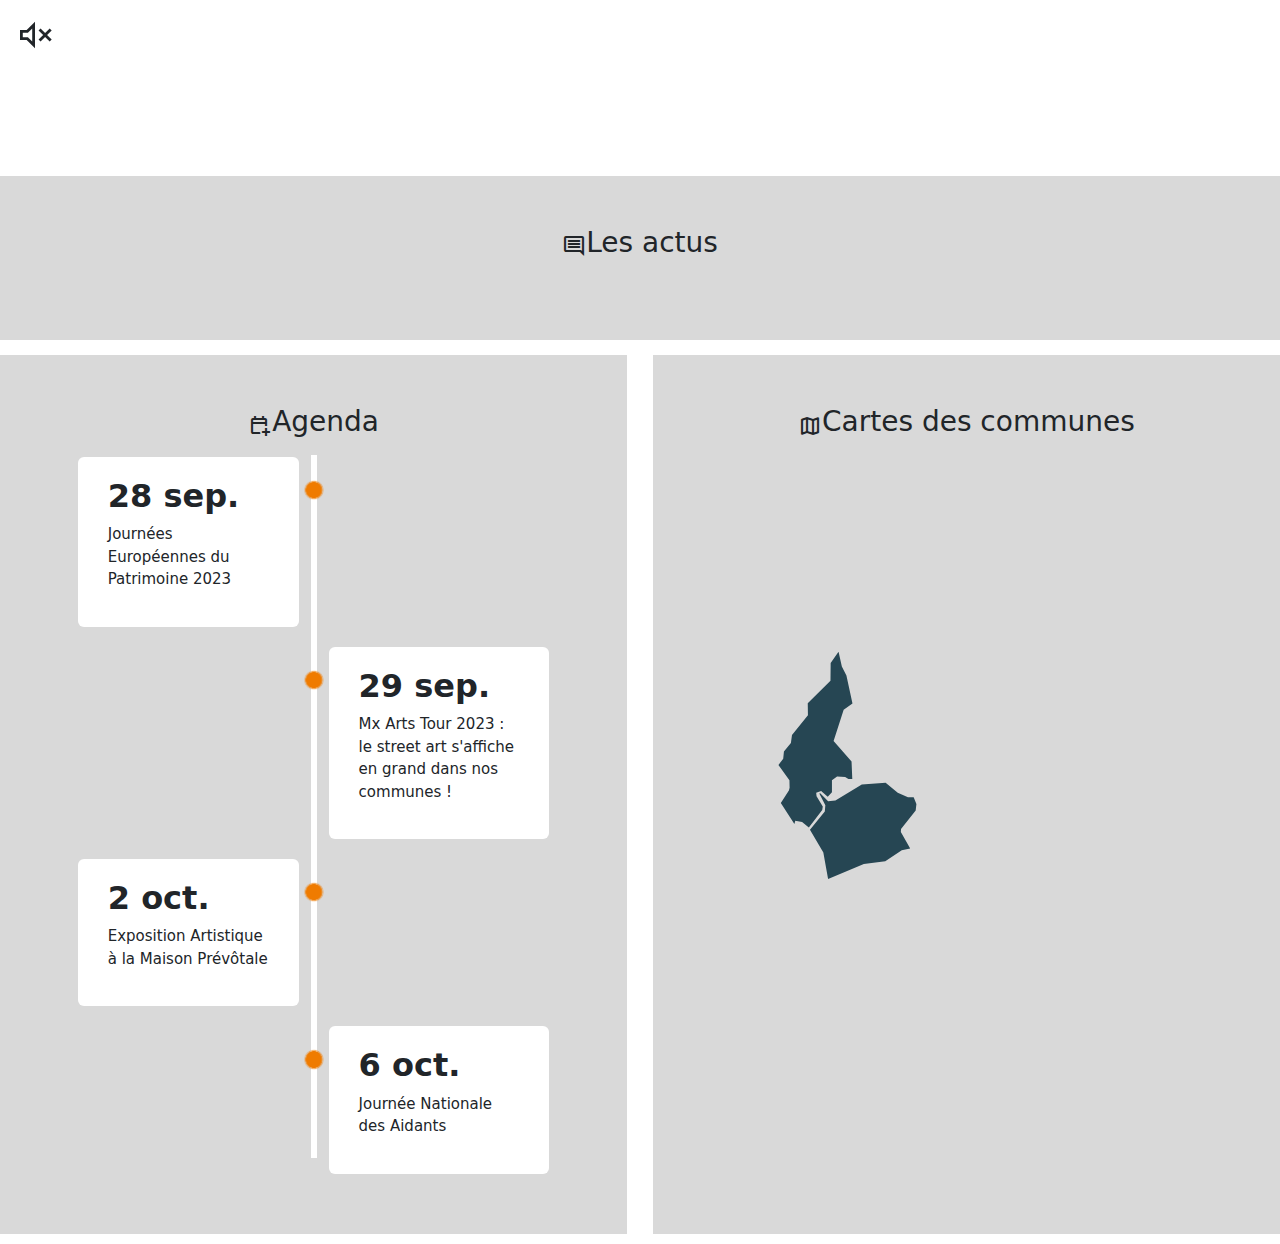
==== commit 1c7d7b86: "carte commune" ====
--- a/index.html
+++ b/index.html
@@ -39,7 +39,7 @@
     <video src="./VID/parici.mp4" autoplay muted loop width="100%"></video>
     <span class="material-symbols-outlined">
       no_sound
-      </span>
+    </span>
   </div>
 
 
@@ -134,7 +134,7 @@
         <div class="text-box">
           <h2>6 oct.</h2>
           <p>Journée Nationale des Aidants
-          </p> 
+          </p>
         </div>
       </div>
 
@@ -150,34 +150,214 @@
       </div>
 
       <div id="map">
-        <svg viewBox="0 0 450 450" width="100%" height="100%" version="2" xmlns="http://www.w3.org/2000/svg"><desc style="-webkit-tap-highlight-color: rgba(0, 0, 0, 0);">Created with Raphaël 2.1.0</desc>
-
-        <a xlink:title="St-Thégonnec Loc-Eguiner"><path id="loceguinerstthegonnec" title="St-Thégonnec Loc-Eguiner" d="M1.3,189.3L5.7,182.4L6.1000000000000005,180.9L6,176.8L0,168.5L2.6,165.1L3,161.2L6.8,156.5L7.3999999999999995,152.2L16.099999999999998,141.29999999999998L15.999999999999998,134.79999999999998L28.4,122.49999999999999L28.5,112.79999999999998L32.8,106.69999999999999L34.599999999999994,114.79999999999998L37.099999999999994,119.69999999999999L40.39999999999999,135L35.599999999999994,138.4L30.099999999999994,155.4L39.89999999999999,166.6L40.29999999999999,176.2H38.19999999999999L36.39999999999999,175L31.999999999999993,174.8L29.199999999999992,176.8V183.4L26.89999999999999,185.9L23.29999999999999,182.70000000000002L20.59999999999999,183.60000000000002L20.79999999999999,185.60000000000002L24.19999999999999,191.20000000000002L23.899999999999988,193.00000000000003L16.599999999999987,202.60000000000002L12.899999999999988,199.60000000000002L9.2,199L8.7,200.7L1.3,189.3" stroke-width="0.5" stroke-linejoin="round" stroke-opacity="1" transform="matrix(1.6434,0,0,1.6434,0,8.2757)" style="-webkit-tap-highlight-color: rgba(0, 0, 0, 0); stroke-linejoin: round; stroke-opacity: 1;"></path></a>
-        <path id="plouneourmenez" title="Plounéour-Menez" d="M17.2,203.8L25.299999999999997,193.9L25.599999999999998,190.5L22.299999999999997,184.1L22.799999999999997,183.9L27.099999999999998,188.3L31.099999999999998,187.9L45.5,179.20000000000002L58.5,178.20000000000002L65.1,183.60000000000002L70.69999999999999,186.10000000000002H73.79999999999998L75.29999999999998,189.8L74.89999999999998,193.4L66.89999999999998,203.4L66.79999999999998,205.1L71.89999999999998,214.1L67.29999999999998,215.1L58.29999999999998,221L46.59999999999998,222.6L27.09999999999998,230.7L24.49999999999998,216.2L17.2,203.8Z" stroke-width="0.5" stroke-linejoin="round" stroke-opacity="1" transform="matrix(1.6434,0,0,1.6434,0,8.2757)" style="-webkit-tap-highlight-color: rgba(0, 0, 0, 0); stroke-linejoin: round; stroke-opacity: 1;"></path>
-        <path id="taule" title="Taulé" d="M38.1,118.3L35.6,113.6L33.300000000000004,104.6L35,102L34.8,99.6L27.599999999999998,93.3L26.9,89.8L27.599999999999998,83.2L33.199999999999996,84.8L39.3,75.39999999999999L41.5,72.99999999999999L45.9,71.49999999999999L51.1,66.79999999999998L53,67.89999999999998L54.9,68.09999999999998L58.699999999999996,65.69999999999997L62.99999999999999,67.79999999999997L66.5,70.99999999999997L63.2,73.39999999999998L59.400000000000006,73.89999999999998L58.60000000000001,75.49999999999997L58.80000000000001,78.39999999999998L61.20000000000001,80.89999999999998L66.00000000000001,82.39999999999998L65.30000000000001,83.49999999999997L65.4,88.79999999999997L61.50000000000001,90.79999999999997L57.70000000000001,96.99999999999997L56.70000000000001,105.49999999999997L52.00000000000001,105.69999999999997L48.900000000000006,108.89999999999998L45.00000000000001,110.89999999999998L38.1,118.3Z" stroke-width="0.5" stroke-linejoin="round" stroke-opacity="1" transform="matrix(1.6434,0,0,1.6434,0,8.2757)" style="-webkit-tap-highlight-color: rgba(0, 0, 0, 0); stroke-linejoin: round; stroke-opacity: 1;"></path>
-        <path id="henvic" title="Henvic" d="M27.5,81.3L32.3,82.89999999999999L37.599999999999994,74.8L40.49999999999999,71.5L44.89999999999999,70L49.89999999999999,65.7L41.49999999999999,62.6L33.699999999999996,62L29.499999999999996,55.8L27.899999999999995,52L23.8,56L27.5,62.8L24.9,69.7L24.7,75.8L27.5,81.3Z" stroke-width="0.5" stroke-linejoin="round" stroke-opacity="1" transform="matrix(1.6434,0,0,1.6434,0,8.2757)" style="-webkit-tap-highlight-color: rgba(0, 0, 0, 0); stroke-linejoin: round; stroke-opacity: 1;"></path>
-        <path id="steseve" title="Ste-Sève" d="M38.7,119.8L46,112L49.6,110.2L52.800000000000004,107.10000000000001L56.6,106.9L56,111L54.8,114.2L55.199999999999996,116.10000000000001L58.9,122.60000000000001V124.2L55.1,129.3L48.300000000000004,133.5L47.50000000000001,129.9L45.800000000000004,130.1L41.6,133.9L38.7,119.8Z" stroke-width="0.5" stroke-linejoin="round" stroke-opacity="1" transform="matrix(1.6434,0,0,1.6434,0,8.2757)" style="-webkit-tap-highlight-color: rgba(0, 0, 0, 0); stroke-linejoin: round; stroke-opacity: 1;"></path>
-        <path id="pleyberchrist" title="Pleyber-Christ" d="M27.4,186.7L30.299999999999997,183.6L30.4,177.5L32.199999999999996,175.9L35.9,176.1L37.9,177.6L41.699999999999996,177.29999999999998L41,166L31.7,155L36.5,139.2L41.6,135.5L46.300000000000004,131.4L47.400000000000006,135.6L55.00000000000001,131.1L58.300000000000004,133.2L60.400000000000006,133.1L64.10000000000001,130.29999999999998L65.2,135.2L67.3,135.1L71.8,130.7H73.6L76,134L76.2,138.4L70.2,151L69.8,158.8L72.6,173.3L73.6,184.70000000000002L70.69999999999999,184.3L66.19999999999999,182.5L59.29999999999999,176.7L44.89999999999999,177.79999999999998L30.09999999999999,186.49999999999997L27.4,186.7Z" stroke-width="0.5" stroke-linejoin="round" stroke-opacity="1" transform="matrix(1.6434,0,0,1.6434,0,8.2757)" style="-webkit-tap-highlight-color: rgba(0, 0, 0, 0); stroke-linejoin: round; stroke-opacity: 1;"></path>
-        <path id="plourinlesmorlaix" title="Plourin lès Morlaix" d="M74.2,174.6L73.10000000000001,170L71.2,158.4L71.4,151L77.30000000000001,138.6L77.10000000000001,133.5L74.50000000000001,129.4L73.40000000000002,129.20000000000002L73.80000000000003,122.20000000000002L74.30000000000003,119.10000000000002L76.80000000000003,119.40000000000002L78.80000000000003,120.30000000000003L82.60000000000002,116.90000000000002L85.50000000000003,122.10000000000002L89.90000000000003,123.00000000000003L104.10000000000004,142.80000000000004L104.20000000000003,143.80000000000004L102.60000000000004,148.80000000000004L102.50000000000004,152.80000000000004L104.40000000000005,157.80000000000004L106.80000000000005,160.40000000000003L106.60000000000005,162.90000000000003L105.40000000000005,171.40000000000003L104.90000000000005,175.90000000000003L102.00000000000004,176.80000000000004L98.40000000000005,181.90000000000003L96.40000000000005,182.10000000000002L88.40000000000005,175.10000000000002H86.50000000000004L82.70000000000005,178.00000000000003L79.80000000000004,177.90000000000003L74.2,174.6Z" stroke-width="0.5" stroke-linejoin="round" stroke-opacity="1" transform="matrix(1.6434,0,0,1.6434,0,8.2757)" style="-webkit-tap-highlight-color: rgba(0, 0, 0, 0); stroke-linejoin: round; stroke-opacity: 1;"></path>
-        <path id="stmartindeschamps" title="St-Martin-des-Champs" d="M56.1,130L60.2,124.4L60.1,122.2L56.6,115.7L56,114.4L57.1,111.30000000000001L58.9,97.60000000000001L62.199999999999996,91.9L66.3,90L73.39999999999999,98.9L74.1,104.5L73.8,113.8L72.2,122.8L71.8,129.2L66.39999999999999,133.79999999999998L64.69999999999999,128.2L59.89999999999999,131.89999999999998H58.19999999999999L56.1,130Z" stroke-width="0.5" stroke-linejoin="round" stroke-opacity="1" transform="matrix(1.6434,0,0,1.6434,0,8.2757)" style="-webkit-tap-highlight-color: rgba(0, 0, 0, 0); stroke-linejoin: round; stroke-opacity: 1;"></path>
-        <path id="morlaix" title="Morlaix" d="M74.4,117.3L75,113.3L75.3,104.1L74.6,98.1L66.8,88.39999999999999L66.6,84.49999999999999L71.8,75.09999999999998L87.8,75.19999999999997L93,79.29999999999997L93.2,85.19999999999997L100,95.89999999999998L99.9,99.89999999999998L95.4,104.49999999999997L95.5,110.19999999999997L92.6,112.69999999999997L90.6,111.39999999999998L87,111L85,112.2L89.4,119.4L89.7,121.2L86.2,120.7L82.9,114.8L81.5,115L78.1,118.4L76.6,117.9L74.4,117.3Z" stroke-width="0.5" stroke-linejoin="round" stroke-opacity="1" transform="matrix(1.6434,0,0,1.6434,0,8.2757)" style="-webkit-tap-highlight-color: rgba(0, 0, 0, 0); stroke-linejoin: round; stroke-opacity: 1;"></path>
-        <path id="locquenole" title="Locquénolé" d="M60.1,77.6L59.7,75.8L63.6,74.5L67.5,72.2L69.1,75.10000000000001L69.3,76.4L66.6,81.2L61.699999999999996,79.5L60.1,77.6Z" stroke-width="0.5" stroke-linejoin="round" stroke-opacity="1" transform="matrix(1.6434,0,0,1.6434,0,8.2757)" style="-webkit-tap-highlight-color: rgba(0, 0, 0, 0); stroke-linejoin: round; stroke-opacity: 1;"></path>
-        <path id="carantec" title="Carantec" d="M28.8,51.3L30.2,54.9L34.4,61.1L41.4,61.7L49.8,65L53.099999999999994,67.1L54.3,67.3L57.199999999999996,65.5L52.99999999999999,62.2L49.199999999999996,57.7L46.599999999999994,52.1L46.49999999999999,47.5L54.69999999999999,43.6L45.69999999999999,42.800000000000004L40.59999999999999,39.7L39.19999999999999,39.5L36.69999999999999,47.7L33,51.4L28.8,51.3Z" stroke-width="0.5" stroke-linejoin="round" stroke-opacity="1" transform="matrix(1.6434,0,0,1.6434,0,8.2757)" style="-webkit-tap-highlight-color: rgba(0, 0, 0, 0); stroke-linejoin: round; stroke-opacity: 1;"></path>
-        <path id="plouezoch" title="Plouezoc'h" d="M97.3,89L94.2,84.3L94,78.9L88,73.9L72.4,73.7L70.7,68.4L69.5,47.300000000000004L66.4,45V40.3L70.4,43.9L70.5,47.699999999999996L82,62.3L87.1,62.699999999999996L96.3,69.6L107.39999999999999,72.19999999999999L110.3,73.79999999999998L110.2,76.99999999999999L108.10000000000001,80.19999999999999L103.7,82.69999999999999L100.3,87.1L97.3,89Z" stroke-width="0.5" stroke-linejoin="round" stroke-opacity="1" transform="matrix(1.6434,0,0,1.6434,0,8.2757)" style="-webkit-tap-highlight-color: rgba(0, 0, 0, 0); stroke-linejoin: round; stroke-opacity: 1;"></path>
-        <path id="garlan" title="Garlan" d="M98,90.5L101.4,88.2L104.7,83.8L109.2,81.1L114.10000000000001,80.5L117.2,77.7H118.2L119.2,81.60000000000001L119,86.60000000000001L116.4,94.4L116.5,100.5L117,103.7L103.8,109.10000000000001L96.7,109.50000000000001V105.10000000000001L101.10000000000001,100.4V95.5L98,90.5Z" stroke-width="0.5" stroke-linejoin="round" stroke-opacity="1" transform="matrix(1.6434,0,0,1.6434,0,8.2757)" style="-webkit-tap-highlight-color: rgba(0, 0, 0, 0); stroke-linejoin: round; stroke-opacity: 1;"></path>
-        <path id="stjeandudoigt" title="St-Jean-du-Doigt" d="M110.6,79.2L111.69999999999999,76.8L111.79999999999998,72.8L108.09999999999998,70.7L102.99999999999999,69.10000000000001L103.19999999999999,63.50000000000001L102.69999999999999,59.300000000000004L108.29999999999998,50.60000000000001L107.79999999999998,42.30000000000001L106.89999999999998,37.500000000000014L109.99999999999997,33.600000000000016L110.49999999999997,28.100000000000016L109.19999999999997,23.800000000000015L117.89999999999998,20.100000000000016L121.69999999999997,20.200000000000017L121.89999999999998,30.500000000000018L124.39999999999998,33.100000000000016L124.79999999999998,36.40000000000001L124.19999999999999,43.90000000000001L118.6,50.600000000000016L118.5,55.30000000000002L120.2,57.600000000000016L116.60000000000001,67.20000000000002V70.40000000000002L117.7,73.00000000000001L117.3,75.00000000000001L113.39999999999999,79.00000000000001L110.6,79.2Z" stroke-width="0.5" stroke-linejoin="round" stroke-opacity="1" transform="matrix(1.6434,0,0,1.6434,0,8.2757)" style="-webkit-tap-highlight-color: rgba(0, 0, 0, 0); stroke-linejoin: round; stroke-opacity: 1;"></path>
-        <path id="plougasnou" title="Plougasnou" d="M101.4,68.8L101.60000000000001,63.4L100.7,58.9L106.7,49.8L106.3,42.199999999999996L105.2,36.8L108.5,32.599999999999994L108.6,27.799999999999994L107.39999999999999,24.099999999999994L100.1,17.199999999999996L99.5,13.999999999999996L93.6,13.399999999999997L90.7,11L90,16.9L87.5,21.599999999999998L85.3,18.2L85,12.9L79.2,19L78.60000000000001,23.2L73.60000000000001,28.7L74.30000000000001,34.7L75.00000000000001,51.400000000000006L82.50000000000001,61.00000000000001L87.50000000000001,61.20000000000001L96.80000000000001,68.30000000000001L101.4,68.8Z" stroke-width="0.5" stroke-linejoin="round" stroke-opacity="1" transform="matrix(1.6434,0,0,1.6434,0,8.2757)" style="-webkit-tap-highlight-color: rgba(0, 0, 0, 0); stroke-linejoin: round; stroke-opacity: 1;"></path>
-        <path id="lanmeur" title="Lanmeur" d="M118.2,75.7L119.4,72.60000000000001L117.80000000000001,69.9L117.9,67.10000000000001L121.7,57.400000000000006L119.9,54.60000000000001L120,51.00000000000001L125.6,44.300000000000004L129.6,51.7L130.2,57.1L131.79999999999998,59.9L133.79999999999998,59.8L139.99999999999997,53.699999999999996H143.29999999999998L150.49999999999997,60.99999999999999L150.29999999999998,63.89999999999999L149.29999999999998,66.1L140.7,73.89999999999999L139.5,76.19999999999999L139.7,78.69999999999999L142.29999999999998,82.1L142.39999999999998,84.19999999999999L141.2,85.79999999999998V87.79999999999998L138.6,89.99999999999999L134.7,88.39999999999999L131.1,88.49999999999999L125.1,90.99999999999999L121.39999999999999,91.09999999999998L119.19999999999999,89.59999999999998L120.1,86.89999999999998L120.5,81.59999999999998L119.2,76.69999999999997L118.2,75.7Z" stroke-width="0.5" stroke-linejoin="round" stroke-opacity="1" transform="matrix(1.6434,0,0,1.6434,0,8.2757)" style="-webkit-tap-highlight-color: rgba(0, 0, 0, 0); stroke-linejoin: round; stroke-opacity: 1;"></path>
-        <path id="plouigneau" title="Plouigneau" d="M119,91L121.3,92.7L125.5,92.60000000000001L131.6,90.00000000000001L134.5,89.90000000000002L138.4,91.60000000000002L142.6,88.80000000000003L147.5,91.50000000000003L147.4,93.30000000000003L147,100.20000000000003L150.1,103.50000000000003L158.6,105.70000000000003L163.9,108.40000000000003L168.20000000000002,105.80000000000004L168.10000000000002,107.50000000000004L164.50000000000003,112.20000000000005L163.90000000000003,116.40000000000005L166.60000000000002,125.50000000000004L167.50000000000003,127.40000000000005L169.20000000000002,129.20000000000005L168.70000000000002,132.10000000000005L162.4,140.40000000000006L155.1,148.20000000000007L154.2,152.50000000000009L151.5,154.20000000000007L148.2,150.60000000000008L141,150.20000000000007L131.7,137.50000000000009L125.6,125.90000000000009L123.3,124.6000000000001L104.6,122.90000000000009L97.89999999999999,119.70000000000009L90.69999999999999,119.30000000000008L86.89999999999999,112.80000000000008L87.49999999999999,112.40000000000008L90.69999999999999,112.60000000000008L92.89999999999999,114.30000000000008L96.69999999999999,111.00000000000009L104.29999999999998,110.80000000000008L118.89999999999998,104.50000000000009L118.29999999999998,98.10000000000008L118.39999999999998,94.20000000000007L119,91Z" stroke-width="0.5" stroke-linejoin="round" stroke-opacity="1" transform="matrix(1.6434,0,0,1.6434,0,8.2757)" style="-webkit-tap-highlight-color: rgba(0, 0, 0, 0); stroke-linejoin: round; stroke-opacity: 1;"></path>
-        <path id="plougonven" title="Plougonven" d="M90.7,120.6L97.3,120.8L103.8,124.2L122.5,125.7L124.2,126.7L130.3,138L139.60000000000002,150.9L136.90000000000003,154.70000000000002L137.30000000000004,157.8L141.60000000000005,162.3L140.00000000000006,164.4L140.20000000000005,172.20000000000002L144.70000000000005,176.9L142.90000000000003,179.1L143.00000000000003,183.29999999999998L145.30000000000004,188.2L145.70000000000005,195.79999999999998L137.90000000000003,203.89999999999998L135.60000000000002,203.99999999999997L133.50000000000003,202.49999999999997L131.50000000000003,202.59999999999997L126.70000000000003,206.59999999999997H124.60000000000004L123.30000000000004,205.89999999999998L106.80000000000004,205.79999999999998L108.50000000000004,183.29999999999998L104.70000000000005,178.79999999999998L104.60000000000005,177.29999999999998L105.80000000000005,175.99999999999997L107.60000000000005,160.09999999999997L105,157L103.4,152.5L103.60000000000001,148.1L105.2,144.1V142.29999999999998L90.5,122.59999999999998L90.7,120.6Z" stroke-width="0.5" stroke-linejoin="round" stroke-opacity="1" transform="matrix(1.6434,0,0,1.6434,0,8.2757)" style="-webkit-tap-highlight-color: rgba(0, 0, 0, 0); stroke-linejoin: round; stroke-opacity: 1;"></path>
-        <path id="plouegatguerrand" title="Plouégat-Guerrand" d="M169.2,94.3L163.89999999999998,94.2L159.09999999999997,64.2L151.99999999999997,61.6L151.49999999999997,64.2L150.49999999999997,67.10000000000001L140.79999999999998,76.00000000000001L140.99999999999997,78.00000000000001L143.69999999999996,81.40000000000002L143.89999999999995,84.30000000000003L142.39999999999995,86.00000000000003L142.49999999999994,87.10000000000002L148.69999999999993,90.80000000000003L148.09999999999994,99.30000000000003L150.69999999999993,102.10000000000002L159.19999999999993,104.40000000000002L163.89999999999992,106.60000000000002L167.69999999999993,104.30000000000003L167.09999999999994,97.80000000000003L169.2,94.3Z" stroke-width="0.5" stroke-linejoin="round" stroke-opacity="1" transform="matrix(1.6434,0,0,1.6434,0,8.2757)" style="-webkit-tap-highlight-color: rgba(0, 0, 0, 0); stroke-linejoin: round; stroke-opacity: 1;"></path>
-        <path id="guimaec" title="Guimaëc" d="M159.3,62.9L151.5,59.8L144.3,52.3L139.4,52.099999999999994L133.5,57.99999999999999L131.7,56.199999999999996L131,50.8L126.1,41.9L126.19999999999999,32.599999999999994L123.39999999999999,29.699999999999996L123.3,20.299999999999997L138.2,24.699999999999996L138.7,28.399999999999995L139.6,31.099999999999994L143.9,34.39999999999999L143,40L143.1,44.9L144.9,46.1L147.8,45.9L152.9,41.6L154.6,41.7L156.4,47.800000000000004L165,55.400000000000006L159.3,62.9Z" stroke-width="0.5" stroke-linejoin="round" stroke-opacity="1" transform="matrix(1.6434,0,0,1.6434,0,8.2757)" style="-webkit-tap-highlight-color: rgba(0, 0, 0, 0); stroke-linejoin: round; stroke-opacity: 1;"></path>
-        <path id="lanneanou" title="Lannéanou" d="M138.4,155.1L140.9,151.5L147.4,151.9L150.8,155.6L154.60000000000002,153.79999999999998L155.8,157.1L153.10000000000002,160.2L153.20000000000002,163.29999999999998L160.50000000000003,172.7L162.10000000000002,177.2V179L157.8,184.1L159.10000000000002,190.5L154.8,193.9L151.70000000000002,195.1L146.8,195.5L146.4,187.7L144,182.7V179.39999999999998L146.6,176.7L141.29999999999998,171.39999999999998L141.2,164.7L143,162L138.3,157.1L138.4,155.1Z" stroke-width="0.5" stroke-linejoin="round" stroke-opacity="1" transform="matrix(1.6434,0,0,1.6434,0,8.2757)" style="-webkit-tap-highlight-color: rgba(0, 0, 0, 0); stroke-linejoin: round; stroke-opacity: 1;"></path>
-        <path id="botsorhel" title="Botsorhel" d="M160.6,190.2L159.29999999999998,184.2L163.6,179.2L163.4,176.7L161.8,171.89999999999998L154.70000000000002,162.29999999999998V160.49999999999997L157.9,157.09999999999997L155.6,152.39999999999998L156.29999999999998,148.7L168.1,135.5L169.9,138.8L170.1,145L172.7,149L173.29999999999998,155.7L171.99999999999997,158.79999999999998V160.79999999999998L181.89999999999998,173.99999999999997L177.59999999999997,175.99999999999997L177.79999999999995,178.29999999999998L177.99999999999994,186.99999999999997L177.29999999999995,188.69999999999996L179.89999999999995,192.49999999999997L179.29999999999995,193.79999999999998L176.39999999999995,194.2L173.69999999999996,197.5L172.59999999999997,200.2L168.59999999999997,196.39999999999998L167.09999999999997,193.09999999999997L163.99999999999997,191.49999999999997L160.6,190.2Z" stroke-width="0.5" stroke-linejoin="round" stroke-opacity="1" transform="matrix(1.6434,0,0,1.6434,0,8.2757)" style="-webkit-tap-highlight-color: rgba(0, 0, 0, 0); stroke-linejoin: round; stroke-opacity: 1;"></path>
-        <path id="guerlesquin" title="Guerlesquin" d="M182.9,173.7L173.20000000000002,160.6V158.79999999999998L174.50000000000003,155.89999999999998L173.90000000000003,148.49999999999997L171.70000000000005,144.99999999999997L180.80000000000004,140.59999999999997L181.70000000000005,136.59999999999997L183.80000000000004,134.49999999999997L187.80000000000004,136.19999999999996H193.30000000000004L196.60000000000005,133.69999999999996L197.60000000000005,134.19999999999996L200.40000000000006,141.09999999999997L204.80000000000007,145.49999999999997L209.90000000000006,149.99999999999997L197.70000000000007,160.19999999999996L185.10000000000008,173.29999999999995L182.9,173.7Z" stroke-width="0.5" stroke-linejoin="round" stroke-opacity="1" transform="matrix(1.6434,0,0,1.6434,0,8.2757)" style="-webkit-tap-highlight-color: rgba(0, 0, 0, 0); stroke-linejoin: round; stroke-opacity: 1;"></path>
-        <path id="lecloitrestthegonnec" title="Le Cloître - St Thégonnec" d="M78.7,219.4L68.2,204.4L76.4,193.5L76.60000000000001,189.1L75.00000000000001,184.9L73.90000000000002,175.9L79.90000000000002,179.3H83.00000000000001L87.10000000000001,176.20000000000002L96.2,183.60000000000002L98.5,183.3L103.1,177.9L103.6,179.70000000000002L106.89999999999999,183.60000000000002L105.3,206.10000000000002L81.3,213.3V219.5H78.7Z" stroke-width="0.5" stroke-linejoin="round" stroke-opacity="1" transform="matrix(1.6434,0,0,1.6434,0,8.2757)" style="-webkit-tap-highlight-color: rgba(0, 0, 0, 0); stroke-linejoin: round; stroke-opacity: 1;"></path>
-        <path id="locquirec" title="Locquirec" d="M145.2,34.3L144.29999999999998,40.099999999999994V44.3L145.79999999999998,44.9L147.49999999999997,44.5L152.19999999999996,40.3L155.49999999999997,40.4L157.79999999999998,47.1L166.1,54.300000000000004L172.29999999999998,48.900000000000006L166.89999999999998,42.2L172.39999999999998,36.300000000000004V33.800000000000004L165.49999999999997,32.300000000000004L156.19999999999996,38.7L152.99999999999997,38.300000000000004L150.09999999999997,34.7L145.2,34.3Z" stroke-width="0.5" stroke-linejoin="round" stroke-opacity="1" transform="matrix(1.6434,0,0,1.6434,0,8.2757)" style="-webkit-tap-highlight-color: rgba(0, 0, 0, 0); stroke-linejoin: round; stroke-opacity: 1;"></path>
-        <path id="plouegatmoysan" title="Plouégat-Moysan" d="M168.8,108.4L165.60000000000002,112.4C165.60000000000002,112.4,165.00000000000003,115.80000000000001,165.10000000000002,116.2C165.20000000000002,116.60000000000001,167.70000000000002,124.9,167.70000000000002,124.9L170.8,128.70000000000002L170.20000000000002,132.3L169.10000000000002,134L171.40000000000003,138.3L171.50000000000003,143.70000000000002L179.70000000000002,139.3L180.60000000000002,135.9L187.10000000000002,129.3L191.8,123.70000000000002L192.5,119.40000000000002L191.2,117.00000000000001L189.1,114.10000000000001L183.6,111.50000000000001L172.6,110.90000000000002L168.8,108.4Z" stroke-width="0.5" stroke-linejoin="round" stroke-opacity="1" transform="matrix(1.6434,0,0,1.6434,0,8.2757)" style="-webkit-tap-highlight-color: rgba(0, 0, 0, 0); stroke-linejoin: round; stroke-opacity: 1;"></path>
+        <svg viewBox="0 0 450 450" width="100%" height="100%" version="2" xmlns="http://www.w3.org/2000/svg">
+          <desc style="-webkit-tap-highlight-color: rgba(0, 0, 0, 0);">Created with Raphaël 2.1.0</desc>
+
+          <a xlink:title="St-Thégonnec Loc-Eguiner">
+            <path id="loceguinerstthegonnec" title="St-Thégonnec Loc-Eguiner"
+              d="M1.3,189.3L5.7,182.4L6.1000000000000005,180.9L6,176.8L0,168.5L2.6,165.1L3,161.2L6.8,156.5L7.3999999999999995,152.2L16.099999999999998,141.29999999999998L15.999999999999998,134.79999999999998L28.4,122.49999999999999L28.5,112.79999999999998L32.8,106.69999999999999L34.599999999999994,114.79999999999998L37.099999999999994,119.69999999999999L40.39999999999999,135L35.599999999999994,138.4L30.099999999999994,155.4L39.89999999999999,166.6L40.29999999999999,176.2H38.19999999999999L36.39999999999999,175L31.999999999999993,174.8L29.199999999999992,176.8V183.4L26.89999999999999,185.9L23.29999999999999,182.70000000000002L20.59999999999999,183.60000000000002L20.79999999999999,185.60000000000002L24.19999999999999,191.20000000000002L23.899999999999988,193.00000000000003L16.599999999999987,202.60000000000002L12.899999999999988,199.60000000000002L9.2,199L8.7,200.7L1.3,189.3"
+              stroke-width="0.5" stroke-linejoin="round" stroke-opacity="1"
+              transform="matrix(1.6434,0,0,1.6434,0,8.2757)"
+              style="-webkit-tap-highlight-color: rgba(0, 0, 0, 0); stroke-linejoin: round; stroke-opacity: 1;"></path>
+          </a>
+          <a xlink:title="Plounéour-Menez">
+            <path id="plouneourmenez" title="Plounéour-Menez"
+              d="M17.2,203.8L25.299999999999997,193.9L25.599999999999998,190.5L22.299999999999997,184.1L22.799999999999997,183.9L27.099999999999998,188.3L31.099999999999998,187.9L45.5,179.20000000000002L58.5,178.20000000000002L65.1,183.60000000000002L70.69999999999999,186.10000000000002H73.79999999999998L75.29999999999998,189.8L74.89999999999998,193.4L66.89999999999998,203.4L66.79999999999998,205.1L71.89999999999998,214.1L67.29999999999998,215.1L58.29999999999998,221L46.59999999999998,222.6L27.09999999999998,230.7L24.49999999999998,216.2L17.2,203.8Z"
+              stroke-width="0.5" stroke-linejoin="round" stroke-opacity="1"
+              transform="matrix(1.6434,0,0,1.6434,0,8.2757)"
+              style="-webkit-tap-highlight-color: rgba(0, 0, 0, 0); stroke-linejoin: round; stroke-opacity: 1;"></path>
+            <a xlink:title="Taulé">
+              <path id="taule" title="Taulé"
+                d="M38.1,118.3L35.6,113.6L33.300000000000004,104.6L35,102L34.8,99.6L27.599999999999998,93.3L26.9,89.8L27.599999999999998,83.2L33.199999999999996,84.8L39.3,75.39999999999999L41.5,72.99999999999999L45.9,71.49999999999999L51.1,66.79999999999998L53,67.89999999999998L54.9,68.09999999999998L58.699999999999996,65.69999999999997L62.99999999999999,67.79999999999997L66.5,70.99999999999997L63.2,73.39999999999998L59.400000000000006,73.89999999999998L58.60000000000001,75.49999999999997L58.80000000000001,78.39999999999998L61.20000000000001,80.89999999999998L66.00000000000001,82.39999999999998L65.30000000000001,83.49999999999997L65.4,88.79999999999997L61.50000000000001,90.79999999999997L57.70000000000001,96.99999999999997L56.70000000000001,105.49999999999997L52.00000000000001,105.69999999999997L48.900000000000006,108.89999999999998L45.00000000000001,110.89999999999998L38.1,118.3Z"
+                stroke-width="0.5" stroke-linejoin="round" stroke-opacity="1"
+                transform="matrix(1.6434,0,0,1.6434,0,8.2757)"
+                style="-webkit-tap-highlight-color: rgba(0, 0, 0, 0); stroke-linejoin: round; stroke-opacity: 1;">
+              </path>
+            </a>
+            <a xlink:title="Henvic">
+              <path id="henvic" title="Henvic"
+                d="M27.5,81.3L32.3,82.89999999999999L37.599999999999994,74.8L40.49999999999999,71.5L44.89999999999999,70L49.89999999999999,65.7L41.49999999999999,62.6L33.699999999999996,62L29.499999999999996,55.8L27.899999999999995,52L23.8,56L27.5,62.8L24.9,69.7L24.7,75.8L27.5,81.3Z"
+                stroke-width="0.5" stroke-linejoin="round" stroke-opacity="1"
+                transform="matrix(1.6434,0,0,1.6434,0,8.2757)"
+                style="-webkit-tap-highlight-color: rgba(0, 0, 0, 0); stroke-linejoin: round; stroke-opacity: 1;">
+              </path>
+            </a>
+            <a xlink:title="Ste-Sève">
+              <path id="steseve" title="Ste-Sève"
+                d="M38.7,119.8L46,112L49.6,110.2L52.800000000000004,107.10000000000001L56.6,106.9L56,111L54.8,114.2L55.199999999999996,116.10000000000001L58.9,122.60000000000001V124.2L55.1,129.3L48.300000000000004,133.5L47.50000000000001,129.9L45.800000000000004,130.1L41.6,133.9L38.7,119.8Z"
+                stroke-width="0.5" stroke-linejoin="round" stroke-opacity="1"
+                transform="matrix(1.6434,0,0,1.6434,0,8.2757)"
+                style="-webkit-tap-highlight-color: rgba(0, 0, 0, 0); stroke-linejoin: round; stroke-opacity: 1;">
+              </path>
+            </a>
+            <a xlink:title="Pleyber-Christ">
+              <path id="pleyberchrist" title="Pleyber-Christ"
+                d="M27.4,186.7L30.299999999999997,183.6L30.4,177.5L32.199999999999996,175.9L35.9,176.1L37.9,177.6L41.699999999999996,177.29999999999998L41,166L31.7,155L36.5,139.2L41.6,135.5L46.300000000000004,131.4L47.400000000000006,135.6L55.00000000000001,131.1L58.300000000000004,133.2L60.400000000000006,133.1L64.10000000000001,130.29999999999998L65.2,135.2L67.3,135.1L71.8,130.7H73.6L76,134L76.2,138.4L70.2,151L69.8,158.8L72.6,173.3L73.6,184.70000000000002L70.69999999999999,184.3L66.19999999999999,182.5L59.29999999999999,176.7L44.89999999999999,177.79999999999998L30.09999999999999,186.49999999999997L27.4,186.7Z"
+                stroke-width="0.5" stroke-linejoin="round" stroke-opacity="1"
+                transform="matrix(1.6434,0,0,1.6434,0,8.2757)"
+                style="-webkit-tap-highlight-color: rgba(0, 0, 0, 0); stroke-linejoin: round; stroke-opacity: 1;">
+              </path>
+            </a>
+            <a xlink:title="Plourin lès Morlaix">
+              <path id="plourinlesmorlaix" title="Plourin lès Morlaix"
+                d="M74.2,174.6L73.10000000000001,170L71.2,158.4L71.4,151L77.30000000000001,138.6L77.10000000000001,133.5L74.50000000000001,129.4L73.40000000000002,129.20000000000002L73.80000000000003,122.20000000000002L74.30000000000003,119.10000000000002L76.80000000000003,119.40000000000002L78.80000000000003,120.30000000000003L82.60000000000002,116.90000000000002L85.50000000000003,122.10000000000002L89.90000000000003,123.00000000000003L104.10000000000004,142.80000000000004L104.20000000000003,143.80000000000004L102.60000000000004,148.80000000000004L102.50000000000004,152.80000000000004L104.40000000000005,157.80000000000004L106.80000000000005,160.40000000000003L106.60000000000005,162.90000000000003L105.40000000000005,171.40000000000003L104.90000000000005,175.90000000000003L102.00000000000004,176.80000000000004L98.40000000000005,181.90000000000003L96.40000000000005,182.10000000000002L88.40000000000005,175.10000000000002H86.50000000000004L82.70000000000005,178.00000000000003L79.80000000000004,177.90000000000003L74.2,174.6Z"
+                stroke-width="0.5" stroke-linejoin="round" stroke-opacity="1"
+                transform="matrix(1.6434,0,0,1.6434,0,8.2757)"
+                style="-webkit-tap-highlight-color: rgba(0, 0, 0, 0); stroke-linejoin: round; stroke-opacity: 1;">
+              </path>
+            </a>
+            <a xlink:title="St-Martin-des-Champs">
+              <path id="stmartindeschamps" title="St-Martin-des-Champs"
+                d="M56.1,130L60.2,124.4L60.1,122.2L56.6,115.7L56,114.4L57.1,111.30000000000001L58.9,97.60000000000001L62.199999999999996,91.9L66.3,90L73.39999999999999,98.9L74.1,104.5L73.8,113.8L72.2,122.8L71.8,129.2L66.39999999999999,133.79999999999998L64.69999999999999,128.2L59.89999999999999,131.89999999999998H58.19999999999999L56.1,130Z"
+                stroke-width="0.5" stroke-linejoin="round" stroke-opacity="1"
+                transform="matrix(1.6434,0,0,1.6434,0,8.2757)"
+                style="-webkit-tap-highlight-color: rgba(0, 0, 0, 0); stroke-linejoin: round; stroke-opacity: 1;">
+              </path>
+            </a>
+            <a xlink:title="Morlaix">
+              <path id="morlaix" title="Morlaix"
+                d="M74.4,117.3L75,113.3L75.3,104.1L74.6,98.1L66.8,88.39999999999999L66.6,84.49999999999999L71.8,75.09999999999998L87.8,75.19999999999997L93,79.29999999999997L93.2,85.19999999999997L100,95.89999999999998L99.9,99.89999999999998L95.4,104.49999999999997L95.5,110.19999999999997L92.6,112.69999999999997L90.6,111.39999999999998L87,111L85,112.2L89.4,119.4L89.7,121.2L86.2,120.7L82.9,114.8L81.5,115L78.1,118.4L76.6,117.9L74.4,117.3Z"
+                stroke-width="0.5" stroke-linejoin="round" stroke-opacity="1"
+                transform="matrix(1.6434,0,0,1.6434,0,8.2757)"
+                style="-webkit-tap-highlight-color: rgba(0, 0, 0, 0); stroke-linejoin: round; stroke-opacity: 1;">
+              </path>
+            </a>
+            <a xlink:title="Locquénolé">
+              <path id="locquenole" title="Locquénolé"
+                d="M60.1,77.6L59.7,75.8L63.6,74.5L67.5,72.2L69.1,75.10000000000001L69.3,76.4L66.6,81.2L61.699999999999996,79.5L60.1,77.6Z"
+                stroke-width="0.5" stroke-linejoin="round" stroke-opacity="1"
+                transform="matrix(1.6434,0,0,1.6434,0,8.2757)"
+                style="-webkit-tap-highlight-color: rgba(0, 0, 0, 0); stroke-linejoin: round; stroke-opacity: 1;">
+              </path>
+            </a>
+            <a xlink:title="Carantec">
+              <path id="carantec" title="Carantec"
+                d="M28.8,51.3L30.2,54.9L34.4,61.1L41.4,61.7L49.8,65L53.099999999999994,67.1L54.3,67.3L57.199999999999996,65.5L52.99999999999999,62.2L49.199999999999996,57.7L46.599999999999994,52.1L46.49999999999999,47.5L54.69999999999999,43.6L45.69999999999999,42.800000000000004L40.59999999999999,39.7L39.19999999999999,39.5L36.69999999999999,47.7L33,51.4L28.8,51.3Z"
+                stroke-width="0.5" stroke-linejoin="round" stroke-opacity="1"
+                transform="matrix(1.6434,0,0,1.6434,0,8.2757)"
+                style="-webkit-tap-highlight-color: rgba(0, 0, 0, 0); stroke-linejoin: round; stroke-opacity: 1;">
+              </path>
+            </a>
+            <a xlink:title="Plouezoc'h">
+              <path id="plouezoch" title="Plouezoc'h"
+                d="M97.3,89L94.2,84.3L94,78.9L88,73.9L72.4,73.7L70.7,68.4L69.5,47.300000000000004L66.4,45V40.3L70.4,43.9L70.5,47.699999999999996L82,62.3L87.1,62.699999999999996L96.3,69.6L107.39999999999999,72.19999999999999L110.3,73.79999999999998L110.2,76.99999999999999L108.10000000000001,80.19999999999999L103.7,82.69999999999999L100.3,87.1L97.3,89Z"
+                stroke-width="0.5" stroke-linejoin="round" stroke-opacity="1"
+                transform="matrix(1.6434,0,0,1.6434,0,8.2757)"
+                style="-webkit-tap-highlight-color: rgba(0, 0, 0, 0); stroke-linejoin: round; stroke-opacity: 1;">
+              </path>
+            </a>
+            <a xlink:title="Garlan">
+              <path id="garlan" title="Garlan"
+                d="M98,90.5L101.4,88.2L104.7,83.8L109.2,81.1L114.10000000000001,80.5L117.2,77.7H118.2L119.2,81.60000000000001L119,86.60000000000001L116.4,94.4L116.5,100.5L117,103.7L103.8,109.10000000000001L96.7,109.50000000000001V105.10000000000001L101.10000000000001,100.4V95.5L98,90.5Z"
+                stroke-width="0.5" stroke-linejoin="round" stroke-opacity="1"
+                transform="matrix(1.6434,0,0,1.6434,0,8.2757)"
+                style="-webkit-tap-highlight-color: rgba(0, 0, 0, 0); stroke-linejoin: round; stroke-opacity: 1;">
+              </path>
+            </a>
+            <a xlink:title="St-Jean-du-Doigt">
+              <path id="stjeandudoigt" title="St-Jean-du-Doigt"
+                d="M110.6,79.2L111.69999999999999,76.8L111.79999999999998,72.8L108.09999999999998,70.7L102.99999999999999,69.10000000000001L103.19999999999999,63.50000000000001L102.69999999999999,59.300000000000004L108.29999999999998,50.60000000000001L107.79999999999998,42.30000000000001L106.89999999999998,37.500000000000014L109.99999999999997,33.600000000000016L110.49999999999997,28.100000000000016L109.19999999999997,23.800000000000015L117.89999999999998,20.100000000000016L121.69999999999997,20.200000000000017L121.89999999999998,30.500000000000018L124.39999999999998,33.100000000000016L124.79999999999998,36.40000000000001L124.19999999999999,43.90000000000001L118.6,50.600000000000016L118.5,55.30000000000002L120.2,57.600000000000016L116.60000000000001,67.20000000000002V70.40000000000002L117.7,73.00000000000001L117.3,75.00000000000001L113.39999999999999,79.00000000000001L110.6,79.2Z"
+                stroke-width="0.5" stroke-linejoin="round" stroke-opacity="1"
+                transform="matrix(1.6434,0,0,1.6434,0,8.2757)"
+                style="-webkit-tap-highlight-color: rgba(0, 0, 0, 0); stroke-linejoin: round; stroke-opacity: 1;">
+              </path>
+            </a>
+            <a xlink:title="Plougasnou">
+              <path id="plougasnou" title="Plougasnou"
+                d="M101.4,68.8L101.60000000000001,63.4L100.7,58.9L106.7,49.8L106.3,42.199999999999996L105.2,36.8L108.5,32.599999999999994L108.6,27.799999999999994L107.39999999999999,24.099999999999994L100.1,17.199999999999996L99.5,13.999999999999996L93.6,13.399999999999997L90.7,11L90,16.9L87.5,21.599999999999998L85.3,18.2L85,12.9L79.2,19L78.60000000000001,23.2L73.60000000000001,28.7L74.30000000000001,34.7L75.00000000000001,51.400000000000006L82.50000000000001,61.00000000000001L87.50000000000001,61.20000000000001L96.80000000000001,68.30000000000001L101.4,68.8Z"
+                stroke-width="0.5" stroke-linejoin="round" stroke-opacity="1"
+                transform="matrix(1.6434,0,0,1.6434,0,8.2757)"
+                style="-webkit-tap-highlight-color: rgba(0, 0, 0, 0); stroke-linejoin: round; stroke-opacity: 1;">
+              </path>
+            </a>
+            <a xlink:title="Lanmeur">
+              <path id="lanmeur" title="Lanmeur"
+                d="M118.2,75.7L119.4,72.60000000000001L117.80000000000001,69.9L117.9,67.10000000000001L121.7,57.400000000000006L119.9,54.60000000000001L120,51.00000000000001L125.6,44.300000000000004L129.6,51.7L130.2,57.1L131.79999999999998,59.9L133.79999999999998,59.8L139.99999999999997,53.699999999999996H143.29999999999998L150.49999999999997,60.99999999999999L150.29999999999998,63.89999999999999L149.29999999999998,66.1L140.7,73.89999999999999L139.5,76.19999999999999L139.7,78.69999999999999L142.29999999999998,82.1L142.39999999999998,84.19999999999999L141.2,85.79999999999998V87.79999999999998L138.6,89.99999999999999L134.7,88.39999999999999L131.1,88.49999999999999L125.1,90.99999999999999L121.39999999999999,91.09999999999998L119.19999999999999,89.59999999999998L120.1,86.89999999999998L120.5,81.59999999999998L119.2,76.69999999999997L118.2,75.7Z"
+                stroke-width="0.5" stroke-linejoin="round" stroke-opacity="1"
+                transform="matrix(1.6434,0,0,1.6434,0,8.2757)"
+                style="-webkit-tap-highlight-color: rgba(0, 0, 0, 0); stroke-linejoin: round; stroke-opacity: 1;">
+              </path>
+            </a>
+            <a xlink:title="Plouigneau">
+              <path id="plouigneau" title="Plouigneau"
+                d="M119,91L121.3,92.7L125.5,92.60000000000001L131.6,90.00000000000001L134.5,89.90000000000002L138.4,91.60000000000002L142.6,88.80000000000003L147.5,91.50000000000003L147.4,93.30000000000003L147,100.20000000000003L150.1,103.50000000000003L158.6,105.70000000000003L163.9,108.40000000000003L168.20000000000002,105.80000000000004L168.10000000000002,107.50000000000004L164.50000000000003,112.20000000000005L163.90000000000003,116.40000000000005L166.60000000000002,125.50000000000004L167.50000000000003,127.40000000000005L169.20000000000002,129.20000000000005L168.70000000000002,132.10000000000005L162.4,140.40000000000006L155.1,148.20000000000007L154.2,152.50000000000009L151.5,154.20000000000007L148.2,150.60000000000008L141,150.20000000000007L131.7,137.50000000000009L125.6,125.90000000000009L123.3,124.6000000000001L104.6,122.90000000000009L97.89999999999999,119.70000000000009L90.69999999999999,119.30000000000008L86.89999999999999,112.80000000000008L87.49999999999999,112.40000000000008L90.69999999999999,112.60000000000008L92.89999999999999,114.30000000000008L96.69999999999999,111.00000000000009L104.29999999999998,110.80000000000008L118.89999999999998,104.50000000000009L118.29999999999998,98.10000000000008L118.39999999999998,94.20000000000007L119,91Z"
+                stroke-width="0.5" stroke-linejoin="round" stroke-opacity="1"
+                transform="matrix(1.6434,0,0,1.6434,0,8.2757)"
+                style="-webkit-tap-highlight-color: rgba(0, 0, 0, 0); stroke-linejoin: round; stroke-opacity: 1;">
+              </path>
+            </a>
+            <a xlink:title="Plougonven">
+              <path id="plougonven" title="Plougonven"
+                d="M90.7,120.6L97.3,120.8L103.8,124.2L122.5,125.7L124.2,126.7L130.3,138L139.60000000000002,150.9L136.90000000000003,154.70000000000002L137.30000000000004,157.8L141.60000000000005,162.3L140.00000000000006,164.4L140.20000000000005,172.20000000000002L144.70000000000005,176.9L142.90000000000003,179.1L143.00000000000003,183.29999999999998L145.30000000000004,188.2L145.70000000000005,195.79999999999998L137.90000000000003,203.89999999999998L135.60000000000002,203.99999999999997L133.50000000000003,202.49999999999997L131.50000000000003,202.59999999999997L126.70000000000003,206.59999999999997H124.60000000000004L123.30000000000004,205.89999999999998L106.80000000000004,205.79999999999998L108.50000000000004,183.29999999999998L104.70000000000005,178.79999999999998L104.60000000000005,177.29999999999998L105.80000000000005,175.99999999999997L107.60000000000005,160.09999999999997L105,157L103.4,152.5L103.60000000000001,148.1L105.2,144.1V142.29999999999998L90.5,122.59999999999998L90.7,120.6Z"
+                stroke-width="0.5" stroke-linejoin="round" stroke-opacity="1"
+                transform="matrix(1.6434,0,0,1.6434,0,8.2757)"
+                style="-webkit-tap-highlight-color: rgba(0, 0, 0, 0); stroke-linejoin: round; stroke-opacity: 1;">
+              </path>
+            </a>
+            <a xlink:title="Plouégat-Guerrand">
+              <path id="plouegatguerrand" title="Plouégat-Guerrand"
+                d="M169.2,94.3L163.89999999999998,94.2L159.09999999999997,64.2L151.99999999999997,61.6L151.49999999999997,64.2L150.49999999999997,67.10000000000001L140.79999999999998,76.00000000000001L140.99999999999997,78.00000000000001L143.69999999999996,81.40000000000002L143.89999999999995,84.30000000000003L142.39999999999995,86.00000000000003L142.49999999999994,87.10000000000002L148.69999999999993,90.80000000000003L148.09999999999994,99.30000000000003L150.69999999999993,102.10000000000002L159.19999999999993,104.40000000000002L163.89999999999992,106.60000000000002L167.69999999999993,104.30000000000003L167.09999999999994,97.80000000000003L169.2,94.3Z"
+                stroke-width="0.5" stroke-linejoin="round" stroke-opacity="1"
+                transform="matrix(1.6434,0,0,1.6434,0,8.2757)"
+                style="-webkit-tap-highlight-color: rgba(0, 0, 0, 0); stroke-linejoin: round; stroke-opacity: 1;">
+              </path>
+            </a>
+            <a xlink:title="Guimaëc">
+              <path id="guimaec" title="Guimaëc"
+                d="M159.3,62.9L151.5,59.8L144.3,52.3L139.4,52.099999999999994L133.5,57.99999999999999L131.7,56.199999999999996L131,50.8L126.1,41.9L126.19999999999999,32.599999999999994L123.39999999999999,29.699999999999996L123.3,20.299999999999997L138.2,24.699999999999996L138.7,28.399999999999995L139.6,31.099999999999994L143.9,34.39999999999999L143,40L143.1,44.9L144.9,46.1L147.8,45.9L152.9,41.6L154.6,41.7L156.4,47.800000000000004L165,55.400000000000006L159.3,62.9Z"
+                stroke-width="0.5" stroke-linejoin="round" stroke-opacity="1"
+                transform="matrix(1.6434,0,0,1.6434,0,8.2757)"
+                style="-webkit-tap-highlight-color: rgba(0, 0, 0, 0); stroke-linejoin: round; stroke-opacity: 1;">
+              </path>
+            </a>
+            <a xlink:title="Lannéanou">
+              <path id="lanneanou" title="Lannéanou"
+                d="M138.4,155.1L140.9,151.5L147.4,151.9L150.8,155.6L154.60000000000002,153.79999999999998L155.8,157.1L153.10000000000002,160.2L153.20000000000002,163.29999999999998L160.50000000000003,172.7L162.10000000000002,177.2V179L157.8,184.1L159.10000000000002,190.5L154.8,193.9L151.70000000000002,195.1L146.8,195.5L146.4,187.7L144,182.7V179.39999999999998L146.6,176.7L141.29999999999998,171.39999999999998L141.2,164.7L143,162L138.3,157.1L138.4,155.1Z"
+                stroke-width="0.5" stroke-linejoin="round" stroke-opacity="1"
+                transform="matrix(1.6434,0,0,1.6434,0,8.2757)"
+                style="-webkit-tap-highlight-color: rgba(0, 0, 0, 0); stroke-linejoin: round; stroke-opacity: 1;">
+              </path>
+            </a>
+            <a xlink:title="Botsorhel">
+              <path id="botsorhel" title="Botsorhel"
+                d="M160.6,190.2L159.29999999999998,184.2L163.6,179.2L163.4,176.7L161.8,171.89999999999998L154.70000000000002,162.29999999999998V160.49999999999997L157.9,157.09999999999997L155.6,152.39999999999998L156.29999999999998,148.7L168.1,135.5L169.9,138.8L170.1,145L172.7,149L173.29999999999998,155.7L171.99999999999997,158.79999999999998V160.79999999999998L181.89999999999998,173.99999999999997L177.59999999999997,175.99999999999997L177.79999999999995,178.29999999999998L177.99999999999994,186.99999999999997L177.29999999999995,188.69999999999996L179.89999999999995,192.49999999999997L179.29999999999995,193.79999999999998L176.39999999999995,194.2L173.69999999999996,197.5L172.59999999999997,200.2L168.59999999999997,196.39999999999998L167.09999999999997,193.09999999999997L163.99999999999997,191.49999999999997L160.6,190.2Z"
+                stroke-width="0.5" stroke-linejoin="round" stroke-opacity="1"
+                transform="matrix(1.6434,0,0,1.6434,0,8.2757)"
+                style="-webkit-tap-highlight-color: rgba(0, 0, 0, 0); stroke-linejoin: round; stroke-opacity: 1;">
+              </path>
+            </a>
+            <a xlink:title="Guerlesquin">
+              <path id="guerlesquin" title="Guerlesquin"
+                d="M182.9,173.7L173.20000000000002,160.6V158.79999999999998L174.50000000000003,155.89999999999998L173.90000000000003,148.49999999999997L171.70000000000005,144.99999999999997L180.80000000000004,140.59999999999997L181.70000000000005,136.59999999999997L183.80000000000004,134.49999999999997L187.80000000000004,136.19999999999996H193.30000000000004L196.60000000000005,133.69999999999996L197.60000000000005,134.19999999999996L200.40000000000006,141.09999999999997L204.80000000000007,145.49999999999997L209.90000000000006,149.99999999999997L197.70000000000007,160.19999999999996L185.10000000000008,173.29999999999995L182.9,173.7Z"
+                stroke-width="0.5" stroke-linejoin="round" stroke-opacity="1"
+                transform="matrix(1.6434,0,0,1.6434,0,8.2757)"
+                style="-webkit-tap-highlight-color: rgba(0, 0, 0, 0); stroke-linejoin: round; stroke-opacity: 1;">
+              </path>
+            </a>
+            <a xlink:title="Le Cloître - St Thégonnec">
+              <path id="lecloitrestthegonnec" title="Le Cloître - St Thégonnec"
+                d="M78.7,219.4L68.2,204.4L76.4,193.5L76.60000000000001,189.1L75.00000000000001,184.9L73.90000000000002,175.9L79.90000000000002,179.3H83.00000000000001L87.10000000000001,176.20000000000002L96.2,183.60000000000002L98.5,183.3L103.1,177.9L103.6,179.70000000000002L106.89999999999999,183.60000000000002L105.3,206.10000000000002L81.3,213.3V219.5H78.7Z"
+                stroke-width="0.5" stroke-linejoin="round" stroke-opacity="1"
+                transform="matrix(1.6434,0,0,1.6434,0,8.2757)"
+                style="-webkit-tap-highlight-color: rgba(0, 0, 0, 0); stroke-linejoin: round; stroke-opacity: 1;">
+              </path>
+            </a>
+            <a xlink:title="Locquirec">
+              <path id="locquirec" title="Locquirec"
+                d="M145.2,34.3L144.29999999999998,40.099999999999994V44.3L145.79999999999998,44.9L147.49999999999997,44.5L152.19999999999996,40.3L155.49999999999997,40.4L157.79999999999998,47.1L166.1,54.300000000000004L172.29999999999998,48.900000000000006L166.89999999999998,42.2L172.39999999999998,36.300000000000004V33.800000000000004L165.49999999999997,32.300000000000004L156.19999999999996,38.7L152.99999999999997,38.300000000000004L150.09999999999997,34.7L145.2,34.3Z"
+                stroke-width="0.5" stroke-linejoin="round" stroke-opacity="1"
+                transform="matrix(1.6434,0,0,1.6434,0,8.2757)"
+                style="-webkit-tap-highlight-color: rgba(0, 0, 0, 0); stroke-linejoin: round; stroke-opacity: 1;">
+              </path>
+            </a>
+            <a xlink:title="Plouégat-Moysan">
+              <path id="plouegatmoysan" title="Plouégat-Moysan"
+                d="M168.8,108.4L165.60000000000002,112.4C165.60000000000002,112.4,165.00000000000003,115.80000000000001,165.10000000000002,116.2C165.20000000000002,116.60000000000001,167.70000000000002,124.9,167.70000000000002,124.9L170.8,128.70000000000002L170.20000000000002,132.3L169.10000000000002,134L171.40000000000003,138.3L171.50000000000003,143.70000000000002L179.70000000000002,139.3L180.60000000000002,135.9L187.10000000000002,129.3L191.8,123.70000000000002L192.5,119.40000000000002L191.2,117.00000000000001L189.1,114.10000000000001L183.6,111.50000000000001L172.6,110.90000000000002L168.8,108.4Z"
+                stroke-width="0.5" stroke-linejoin="round" stroke-opacity="1"
+                transform="matrix(1.6434,0,0,1.6434,0,8.2757)"
+                style="-webkit-tap-highlight-color: rgba(0, 0, 0, 0); stroke-linejoin: round; stroke-opacity: 1;">
+              </path>
+            </a>
         </svg>
       </div>
     </div>
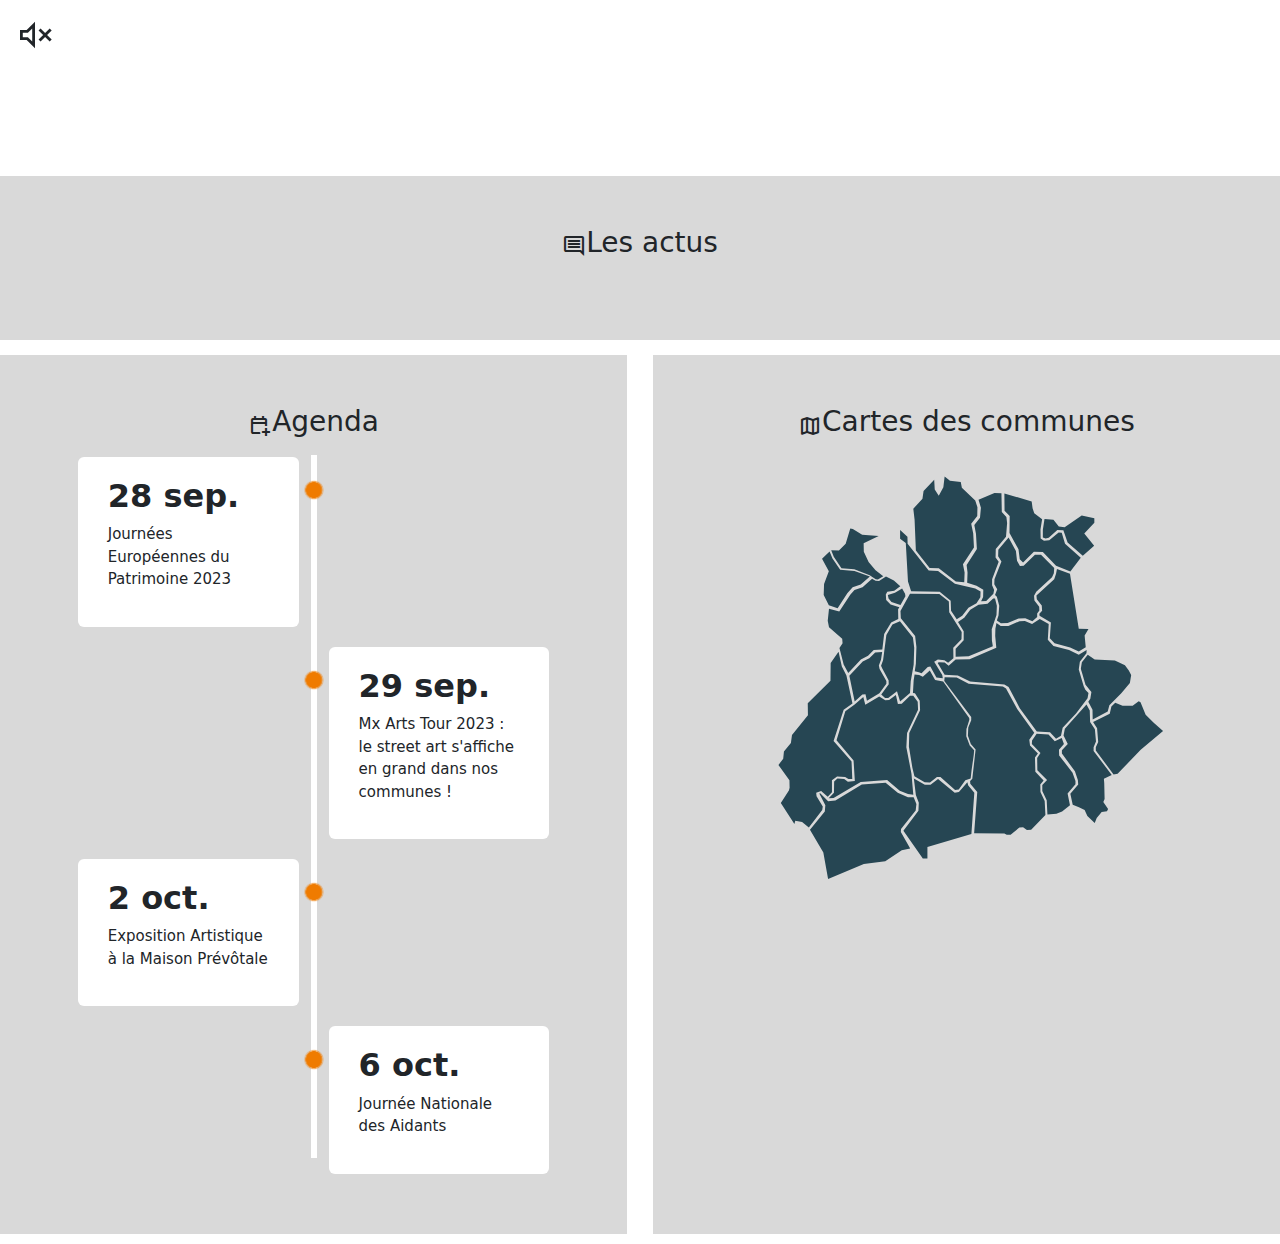
==== commit 88a208d4: "carte communes" ====
--- a/index.html
+++ b/index.html
@@ -166,198 +166,199 @@
               stroke-width="0.5" stroke-linejoin="round" stroke-opacity="1"
               transform="matrix(1.6434,0,0,1.6434,0,8.2757)"
               style="-webkit-tap-highlight-color: rgba(0, 0, 0, 0); stroke-linejoin: round; stroke-opacity: 1;"></path>
-            <a xlink:title="Taulé">
-              <path id="taule" title="Taulé"
-                d="M38.1,118.3L35.6,113.6L33.300000000000004,104.6L35,102L34.8,99.6L27.599999999999998,93.3L26.9,89.8L27.599999999999998,83.2L33.199999999999996,84.8L39.3,75.39999999999999L41.5,72.99999999999999L45.9,71.49999999999999L51.1,66.79999999999998L53,67.89999999999998L54.9,68.09999999999998L58.699999999999996,65.69999999999997L62.99999999999999,67.79999999999997L66.5,70.99999999999997L63.2,73.39999999999998L59.400000000000006,73.89999999999998L58.60000000000001,75.49999999999997L58.80000000000001,78.39999999999998L61.20000000000001,80.89999999999998L66.00000000000001,82.39999999999998L65.30000000000001,83.49999999999997L65.4,88.79999999999997L61.50000000000001,90.79999999999997L57.70000000000001,96.99999999999997L56.70000000000001,105.49999999999997L52.00000000000001,105.69999999999997L48.900000000000006,108.89999999999998L45.00000000000001,110.89999999999998L38.1,118.3Z"
-                stroke-width="0.5" stroke-linejoin="round" stroke-opacity="1"
-                transform="matrix(1.6434,0,0,1.6434,0,8.2757)"
-                style="-webkit-tap-highlight-color: rgba(0, 0, 0, 0); stroke-linejoin: round; stroke-opacity: 1;">
-              </path>
-            </a>
-            <a xlink:title="Henvic">
-              <path id="henvic" title="Henvic"
-                d="M27.5,81.3L32.3,82.89999999999999L37.599999999999994,74.8L40.49999999999999,71.5L44.89999999999999,70L49.89999999999999,65.7L41.49999999999999,62.6L33.699999999999996,62L29.499999999999996,55.8L27.899999999999995,52L23.8,56L27.5,62.8L24.9,69.7L24.7,75.8L27.5,81.3Z"
-                stroke-width="0.5" stroke-linejoin="round" stroke-opacity="1"
-                transform="matrix(1.6434,0,0,1.6434,0,8.2757)"
-                style="-webkit-tap-highlight-color: rgba(0, 0, 0, 0); stroke-linejoin: round; stroke-opacity: 1;">
-              </path>
-            </a>
-            <a xlink:title="Ste-Sève">
-              <path id="steseve" title="Ste-Sève"
-                d="M38.7,119.8L46,112L49.6,110.2L52.800000000000004,107.10000000000001L56.6,106.9L56,111L54.8,114.2L55.199999999999996,116.10000000000001L58.9,122.60000000000001V124.2L55.1,129.3L48.300000000000004,133.5L47.50000000000001,129.9L45.800000000000004,130.1L41.6,133.9L38.7,119.8Z"
-                stroke-width="0.5" stroke-linejoin="round" stroke-opacity="1"
-                transform="matrix(1.6434,0,0,1.6434,0,8.2757)"
-                style="-webkit-tap-highlight-color: rgba(0, 0, 0, 0); stroke-linejoin: round; stroke-opacity: 1;">
-              </path>
-            </a>
-            <a xlink:title="Pleyber-Christ">
-              <path id="pleyberchrist" title="Pleyber-Christ"
-                d="M27.4,186.7L30.299999999999997,183.6L30.4,177.5L32.199999999999996,175.9L35.9,176.1L37.9,177.6L41.699999999999996,177.29999999999998L41,166L31.7,155L36.5,139.2L41.6,135.5L46.300000000000004,131.4L47.400000000000006,135.6L55.00000000000001,131.1L58.300000000000004,133.2L60.400000000000006,133.1L64.10000000000001,130.29999999999998L65.2,135.2L67.3,135.1L71.8,130.7H73.6L76,134L76.2,138.4L70.2,151L69.8,158.8L72.6,173.3L73.6,184.70000000000002L70.69999999999999,184.3L66.19999999999999,182.5L59.29999999999999,176.7L44.89999999999999,177.79999999999998L30.09999999999999,186.49999999999997L27.4,186.7Z"
-                stroke-width="0.5" stroke-linejoin="round" stroke-opacity="1"
-                transform="matrix(1.6434,0,0,1.6434,0,8.2757)"
-                style="-webkit-tap-highlight-color: rgba(0, 0, 0, 0); stroke-linejoin: round; stroke-opacity: 1;">
-              </path>
-            </a>
-            <a xlink:title="Plourin lès Morlaix">
-              <path id="plourinlesmorlaix" title="Plourin lès Morlaix"
-                d="M74.2,174.6L73.10000000000001,170L71.2,158.4L71.4,151L77.30000000000001,138.6L77.10000000000001,133.5L74.50000000000001,129.4L73.40000000000002,129.20000000000002L73.80000000000003,122.20000000000002L74.30000000000003,119.10000000000002L76.80000000000003,119.40000000000002L78.80000000000003,120.30000000000003L82.60000000000002,116.90000000000002L85.50000000000003,122.10000000000002L89.90000000000003,123.00000000000003L104.10000000000004,142.80000000000004L104.20000000000003,143.80000000000004L102.60000000000004,148.80000000000004L102.50000000000004,152.80000000000004L104.40000000000005,157.80000000000004L106.80000000000005,160.40000000000003L106.60000000000005,162.90000000000003L105.40000000000005,171.40000000000003L104.90000000000005,175.90000000000003L102.00000000000004,176.80000000000004L98.40000000000005,181.90000000000003L96.40000000000005,182.10000000000002L88.40000000000005,175.10000000000002H86.50000000000004L82.70000000000005,178.00000000000003L79.80000000000004,177.90000000000003L74.2,174.6Z"
-                stroke-width="0.5" stroke-linejoin="round" stroke-opacity="1"
-                transform="matrix(1.6434,0,0,1.6434,0,8.2757)"
-                style="-webkit-tap-highlight-color: rgba(0, 0, 0, 0); stroke-linejoin: round; stroke-opacity: 1;">
-              </path>
-            </a>
-            <a xlink:title="St-Martin-des-Champs">
-              <path id="stmartindeschamps" title="St-Martin-des-Champs"
-                d="M56.1,130L60.2,124.4L60.1,122.2L56.6,115.7L56,114.4L57.1,111.30000000000001L58.9,97.60000000000001L62.199999999999996,91.9L66.3,90L73.39999999999999,98.9L74.1,104.5L73.8,113.8L72.2,122.8L71.8,129.2L66.39999999999999,133.79999999999998L64.69999999999999,128.2L59.89999999999999,131.89999999999998H58.19999999999999L56.1,130Z"
-                stroke-width="0.5" stroke-linejoin="round" stroke-opacity="1"
-                transform="matrix(1.6434,0,0,1.6434,0,8.2757)"
-                style="-webkit-tap-highlight-color: rgba(0, 0, 0, 0); stroke-linejoin: round; stroke-opacity: 1;">
-              </path>
-            </a>
-            <a xlink:title="Morlaix">
-              <path id="morlaix" title="Morlaix"
-                d="M74.4,117.3L75,113.3L75.3,104.1L74.6,98.1L66.8,88.39999999999999L66.6,84.49999999999999L71.8,75.09999999999998L87.8,75.19999999999997L93,79.29999999999997L93.2,85.19999999999997L100,95.89999999999998L99.9,99.89999999999998L95.4,104.49999999999997L95.5,110.19999999999997L92.6,112.69999999999997L90.6,111.39999999999998L87,111L85,112.2L89.4,119.4L89.7,121.2L86.2,120.7L82.9,114.8L81.5,115L78.1,118.4L76.6,117.9L74.4,117.3Z"
-                stroke-width="0.5" stroke-linejoin="round" stroke-opacity="1"
-                transform="matrix(1.6434,0,0,1.6434,0,8.2757)"
-                style="-webkit-tap-highlight-color: rgba(0, 0, 0, 0); stroke-linejoin: round; stroke-opacity: 1;">
-              </path>
-            </a>
-            <a xlink:title="Locquénolé">
-              <path id="locquenole" title="Locquénolé"
-                d="M60.1,77.6L59.7,75.8L63.6,74.5L67.5,72.2L69.1,75.10000000000001L69.3,76.4L66.6,81.2L61.699999999999996,79.5L60.1,77.6Z"
-                stroke-width="0.5" stroke-linejoin="round" stroke-opacity="1"
-                transform="matrix(1.6434,0,0,1.6434,0,8.2757)"
-                style="-webkit-tap-highlight-color: rgba(0, 0, 0, 0); stroke-linejoin: round; stroke-opacity: 1;">
-              </path>
-            </a>
-            <a xlink:title="Carantec">
-              <path id="carantec" title="Carantec"
-                d="M28.8,51.3L30.2,54.9L34.4,61.1L41.4,61.7L49.8,65L53.099999999999994,67.1L54.3,67.3L57.199999999999996,65.5L52.99999999999999,62.2L49.199999999999996,57.7L46.599999999999994,52.1L46.49999999999999,47.5L54.69999999999999,43.6L45.69999999999999,42.800000000000004L40.59999999999999,39.7L39.19999999999999,39.5L36.69999999999999,47.7L33,51.4L28.8,51.3Z"
-                stroke-width="0.5" stroke-linejoin="round" stroke-opacity="1"
-                transform="matrix(1.6434,0,0,1.6434,0,8.2757)"
-                style="-webkit-tap-highlight-color: rgba(0, 0, 0, 0); stroke-linejoin: round; stroke-opacity: 1;">
-              </path>
-            </a>
-            <a xlink:title="Plouezoc'h">
-              <path id="plouezoch" title="Plouezoc'h"
-                d="M97.3,89L94.2,84.3L94,78.9L88,73.9L72.4,73.7L70.7,68.4L69.5,47.300000000000004L66.4,45V40.3L70.4,43.9L70.5,47.699999999999996L82,62.3L87.1,62.699999999999996L96.3,69.6L107.39999999999999,72.19999999999999L110.3,73.79999999999998L110.2,76.99999999999999L108.10000000000001,80.19999999999999L103.7,82.69999999999999L100.3,87.1L97.3,89Z"
-                stroke-width="0.5" stroke-linejoin="round" stroke-opacity="1"
-                transform="matrix(1.6434,0,0,1.6434,0,8.2757)"
-                style="-webkit-tap-highlight-color: rgba(0, 0, 0, 0); stroke-linejoin: round; stroke-opacity: 1;">
-              </path>
-            </a>
-            <a xlink:title="Garlan">
-              <path id="garlan" title="Garlan"
-                d="M98,90.5L101.4,88.2L104.7,83.8L109.2,81.1L114.10000000000001,80.5L117.2,77.7H118.2L119.2,81.60000000000001L119,86.60000000000001L116.4,94.4L116.5,100.5L117,103.7L103.8,109.10000000000001L96.7,109.50000000000001V105.10000000000001L101.10000000000001,100.4V95.5L98,90.5Z"
-                stroke-width="0.5" stroke-linejoin="round" stroke-opacity="1"
-                transform="matrix(1.6434,0,0,1.6434,0,8.2757)"
-                style="-webkit-tap-highlight-color: rgba(0, 0, 0, 0); stroke-linejoin: round; stroke-opacity: 1;">
-              </path>
-            </a>
-            <a xlink:title="St-Jean-du-Doigt">
-              <path id="stjeandudoigt" title="St-Jean-du-Doigt"
-                d="M110.6,79.2L111.69999999999999,76.8L111.79999999999998,72.8L108.09999999999998,70.7L102.99999999999999,69.10000000000001L103.19999999999999,63.50000000000001L102.69999999999999,59.300000000000004L108.29999999999998,50.60000000000001L107.79999999999998,42.30000000000001L106.89999999999998,37.500000000000014L109.99999999999997,33.600000000000016L110.49999999999997,28.100000000000016L109.19999999999997,23.800000000000015L117.89999999999998,20.100000000000016L121.69999999999997,20.200000000000017L121.89999999999998,30.500000000000018L124.39999999999998,33.100000000000016L124.79999999999998,36.40000000000001L124.19999999999999,43.90000000000001L118.6,50.600000000000016L118.5,55.30000000000002L120.2,57.600000000000016L116.60000000000001,67.20000000000002V70.40000000000002L117.7,73.00000000000001L117.3,75.00000000000001L113.39999999999999,79.00000000000001L110.6,79.2Z"
-                stroke-width="0.5" stroke-linejoin="round" stroke-opacity="1"
-                transform="matrix(1.6434,0,0,1.6434,0,8.2757)"
-                style="-webkit-tap-highlight-color: rgba(0, 0, 0, 0); stroke-linejoin: round; stroke-opacity: 1;">
-              </path>
-            </a>
-            <a xlink:title="Plougasnou">
-              <path id="plougasnou" title="Plougasnou"
-                d="M101.4,68.8L101.60000000000001,63.4L100.7,58.9L106.7,49.8L106.3,42.199999999999996L105.2,36.8L108.5,32.599999999999994L108.6,27.799999999999994L107.39999999999999,24.099999999999994L100.1,17.199999999999996L99.5,13.999999999999996L93.6,13.399999999999997L90.7,11L90,16.9L87.5,21.599999999999998L85.3,18.2L85,12.9L79.2,19L78.60000000000001,23.2L73.60000000000001,28.7L74.30000000000001,34.7L75.00000000000001,51.400000000000006L82.50000000000001,61.00000000000001L87.50000000000001,61.20000000000001L96.80000000000001,68.30000000000001L101.4,68.8Z"
-                stroke-width="0.5" stroke-linejoin="round" stroke-opacity="1"
-                transform="matrix(1.6434,0,0,1.6434,0,8.2757)"
-                style="-webkit-tap-highlight-color: rgba(0, 0, 0, 0); stroke-linejoin: round; stroke-opacity: 1;">
-              </path>
-            </a>
-            <a xlink:title="Lanmeur">
-              <path id="lanmeur" title="Lanmeur"
-                d="M118.2,75.7L119.4,72.60000000000001L117.80000000000001,69.9L117.9,67.10000000000001L121.7,57.400000000000006L119.9,54.60000000000001L120,51.00000000000001L125.6,44.300000000000004L129.6,51.7L130.2,57.1L131.79999999999998,59.9L133.79999999999998,59.8L139.99999999999997,53.699999999999996H143.29999999999998L150.49999999999997,60.99999999999999L150.29999999999998,63.89999999999999L149.29999999999998,66.1L140.7,73.89999999999999L139.5,76.19999999999999L139.7,78.69999999999999L142.29999999999998,82.1L142.39999999999998,84.19999999999999L141.2,85.79999999999998V87.79999999999998L138.6,89.99999999999999L134.7,88.39999999999999L131.1,88.49999999999999L125.1,90.99999999999999L121.39999999999999,91.09999999999998L119.19999999999999,89.59999999999998L120.1,86.89999999999998L120.5,81.59999999999998L119.2,76.69999999999997L118.2,75.7Z"
-                stroke-width="0.5" stroke-linejoin="round" stroke-opacity="1"
-                transform="matrix(1.6434,0,0,1.6434,0,8.2757)"
-                style="-webkit-tap-highlight-color: rgba(0, 0, 0, 0); stroke-linejoin: round; stroke-opacity: 1;">
-              </path>
-            </a>
-            <a xlink:title="Plouigneau">
-              <path id="plouigneau" title="Plouigneau"
-                d="M119,91L121.3,92.7L125.5,92.60000000000001L131.6,90.00000000000001L134.5,89.90000000000002L138.4,91.60000000000002L142.6,88.80000000000003L147.5,91.50000000000003L147.4,93.30000000000003L147,100.20000000000003L150.1,103.50000000000003L158.6,105.70000000000003L163.9,108.40000000000003L168.20000000000002,105.80000000000004L168.10000000000002,107.50000000000004L164.50000000000003,112.20000000000005L163.90000000000003,116.40000000000005L166.60000000000002,125.50000000000004L167.50000000000003,127.40000000000005L169.20000000000002,129.20000000000005L168.70000000000002,132.10000000000005L162.4,140.40000000000006L155.1,148.20000000000007L154.2,152.50000000000009L151.5,154.20000000000007L148.2,150.60000000000008L141,150.20000000000007L131.7,137.50000000000009L125.6,125.90000000000009L123.3,124.6000000000001L104.6,122.90000000000009L97.89999999999999,119.70000000000009L90.69999999999999,119.30000000000008L86.89999999999999,112.80000000000008L87.49999999999999,112.40000000000008L90.69999999999999,112.60000000000008L92.89999999999999,114.30000000000008L96.69999999999999,111.00000000000009L104.29999999999998,110.80000000000008L118.89999999999998,104.50000000000009L118.29999999999998,98.10000000000008L118.39999999999998,94.20000000000007L119,91Z"
-                stroke-width="0.5" stroke-linejoin="round" stroke-opacity="1"
-                transform="matrix(1.6434,0,0,1.6434,0,8.2757)"
-                style="-webkit-tap-highlight-color: rgba(0, 0, 0, 0); stroke-linejoin: round; stroke-opacity: 1;">
-              </path>
-            </a>
-            <a xlink:title="Plougonven">
-              <path id="plougonven" title="Plougonven"
-                d="M90.7,120.6L97.3,120.8L103.8,124.2L122.5,125.7L124.2,126.7L130.3,138L139.60000000000002,150.9L136.90000000000003,154.70000000000002L137.30000000000004,157.8L141.60000000000005,162.3L140.00000000000006,164.4L140.20000000000005,172.20000000000002L144.70000000000005,176.9L142.90000000000003,179.1L143.00000000000003,183.29999999999998L145.30000000000004,188.2L145.70000000000005,195.79999999999998L137.90000000000003,203.89999999999998L135.60000000000002,203.99999999999997L133.50000000000003,202.49999999999997L131.50000000000003,202.59999999999997L126.70000000000003,206.59999999999997H124.60000000000004L123.30000000000004,205.89999999999998L106.80000000000004,205.79999999999998L108.50000000000004,183.29999999999998L104.70000000000005,178.79999999999998L104.60000000000005,177.29999999999998L105.80000000000005,175.99999999999997L107.60000000000005,160.09999999999997L105,157L103.4,152.5L103.60000000000001,148.1L105.2,144.1V142.29999999999998L90.5,122.59999999999998L90.7,120.6Z"
-                stroke-width="0.5" stroke-linejoin="round" stroke-opacity="1"
-                transform="matrix(1.6434,0,0,1.6434,0,8.2757)"
-                style="-webkit-tap-highlight-color: rgba(0, 0, 0, 0); stroke-linejoin: round; stroke-opacity: 1;">
-              </path>
-            </a>
-            <a xlink:title="Plouégat-Guerrand">
-              <path id="plouegatguerrand" title="Plouégat-Guerrand"
-                d="M169.2,94.3L163.89999999999998,94.2L159.09999999999997,64.2L151.99999999999997,61.6L151.49999999999997,64.2L150.49999999999997,67.10000000000001L140.79999999999998,76.00000000000001L140.99999999999997,78.00000000000001L143.69999999999996,81.40000000000002L143.89999999999995,84.30000000000003L142.39999999999995,86.00000000000003L142.49999999999994,87.10000000000002L148.69999999999993,90.80000000000003L148.09999999999994,99.30000000000003L150.69999999999993,102.10000000000002L159.19999999999993,104.40000000000002L163.89999999999992,106.60000000000002L167.69999999999993,104.30000000000003L167.09999999999994,97.80000000000003L169.2,94.3Z"
-                stroke-width="0.5" stroke-linejoin="round" stroke-opacity="1"
-                transform="matrix(1.6434,0,0,1.6434,0,8.2757)"
-                style="-webkit-tap-highlight-color: rgba(0, 0, 0, 0); stroke-linejoin: round; stroke-opacity: 1;">
-              </path>
-            </a>
-            <a xlink:title="Guimaëc">
-              <path id="guimaec" title="Guimaëc"
-                d="M159.3,62.9L151.5,59.8L144.3,52.3L139.4,52.099999999999994L133.5,57.99999999999999L131.7,56.199999999999996L131,50.8L126.1,41.9L126.19999999999999,32.599999999999994L123.39999999999999,29.699999999999996L123.3,20.299999999999997L138.2,24.699999999999996L138.7,28.399999999999995L139.6,31.099999999999994L143.9,34.39999999999999L143,40L143.1,44.9L144.9,46.1L147.8,45.9L152.9,41.6L154.6,41.7L156.4,47.800000000000004L165,55.400000000000006L159.3,62.9Z"
-                stroke-width="0.5" stroke-linejoin="round" stroke-opacity="1"
-                transform="matrix(1.6434,0,0,1.6434,0,8.2757)"
-                style="-webkit-tap-highlight-color: rgba(0, 0, 0, 0); stroke-linejoin: round; stroke-opacity: 1;">
-              </path>
-            </a>
-            <a xlink:title="Lannéanou">
-              <path id="lanneanou" title="Lannéanou"
-                d="M138.4,155.1L140.9,151.5L147.4,151.9L150.8,155.6L154.60000000000002,153.79999999999998L155.8,157.1L153.10000000000002,160.2L153.20000000000002,163.29999999999998L160.50000000000003,172.7L162.10000000000002,177.2V179L157.8,184.1L159.10000000000002,190.5L154.8,193.9L151.70000000000002,195.1L146.8,195.5L146.4,187.7L144,182.7V179.39999999999998L146.6,176.7L141.29999999999998,171.39999999999998L141.2,164.7L143,162L138.3,157.1L138.4,155.1Z"
-                stroke-width="0.5" stroke-linejoin="round" stroke-opacity="1"
-                transform="matrix(1.6434,0,0,1.6434,0,8.2757)"
-                style="-webkit-tap-highlight-color: rgba(0, 0, 0, 0); stroke-linejoin: round; stroke-opacity: 1;">
-              </path>
-            </a>
-            <a xlink:title="Botsorhel">
-              <path id="botsorhel" title="Botsorhel"
-                d="M160.6,190.2L159.29999999999998,184.2L163.6,179.2L163.4,176.7L161.8,171.89999999999998L154.70000000000002,162.29999999999998V160.49999999999997L157.9,157.09999999999997L155.6,152.39999999999998L156.29999999999998,148.7L168.1,135.5L169.9,138.8L170.1,145L172.7,149L173.29999999999998,155.7L171.99999999999997,158.79999999999998V160.79999999999998L181.89999999999998,173.99999999999997L177.59999999999997,175.99999999999997L177.79999999999995,178.29999999999998L177.99999999999994,186.99999999999997L177.29999999999995,188.69999999999996L179.89999999999995,192.49999999999997L179.29999999999995,193.79999999999998L176.39999999999995,194.2L173.69999999999996,197.5L172.59999999999997,200.2L168.59999999999997,196.39999999999998L167.09999999999997,193.09999999999997L163.99999999999997,191.49999999999997L160.6,190.2Z"
-                stroke-width="0.5" stroke-linejoin="round" stroke-opacity="1"
-                transform="matrix(1.6434,0,0,1.6434,0,8.2757)"
-                style="-webkit-tap-highlight-color: rgba(0, 0, 0, 0); stroke-linejoin: round; stroke-opacity: 1;">
-              </path>
-            </a>
-            <a xlink:title="Guerlesquin">
-              <path id="guerlesquin" title="Guerlesquin"
-                d="M182.9,173.7L173.20000000000002,160.6V158.79999999999998L174.50000000000003,155.89999999999998L173.90000000000003,148.49999999999997L171.70000000000005,144.99999999999997L180.80000000000004,140.59999999999997L181.70000000000005,136.59999999999997L183.80000000000004,134.49999999999997L187.80000000000004,136.19999999999996H193.30000000000004L196.60000000000005,133.69999999999996L197.60000000000005,134.19999999999996L200.40000000000006,141.09999999999997L204.80000000000007,145.49999999999997L209.90000000000006,149.99999999999997L197.70000000000007,160.19999999999996L185.10000000000008,173.29999999999995L182.9,173.7Z"
-                stroke-width="0.5" stroke-linejoin="round" stroke-opacity="1"
-                transform="matrix(1.6434,0,0,1.6434,0,8.2757)"
-                style="-webkit-tap-highlight-color: rgba(0, 0, 0, 0); stroke-linejoin: round; stroke-opacity: 1;">
-              </path>
-            </a>
-            <a xlink:title="Le Cloître - St Thégonnec">
-              <path id="lecloitrestthegonnec" title="Le Cloître - St Thégonnec"
-                d="M78.7,219.4L68.2,204.4L76.4,193.5L76.60000000000001,189.1L75.00000000000001,184.9L73.90000000000002,175.9L79.90000000000002,179.3H83.00000000000001L87.10000000000001,176.20000000000002L96.2,183.60000000000002L98.5,183.3L103.1,177.9L103.6,179.70000000000002L106.89999999999999,183.60000000000002L105.3,206.10000000000002L81.3,213.3V219.5H78.7Z"
-                stroke-width="0.5" stroke-linejoin="round" stroke-opacity="1"
-                transform="matrix(1.6434,0,0,1.6434,0,8.2757)"
-                style="-webkit-tap-highlight-color: rgba(0, 0, 0, 0); stroke-linejoin: round; stroke-opacity: 1;">
-              </path>
-            </a>
-            <a xlink:title="Locquirec">
-              <path id="locquirec" title="Locquirec"
-                d="M145.2,34.3L144.29999999999998,40.099999999999994V44.3L145.79999999999998,44.9L147.49999999999997,44.5L152.19999999999996,40.3L155.49999999999997,40.4L157.79999999999998,47.1L166.1,54.300000000000004L172.29999999999998,48.900000000000006L166.89999999999998,42.2L172.39999999999998,36.300000000000004V33.800000000000004L165.49999999999997,32.300000000000004L156.19999999999996,38.7L152.99999999999997,38.300000000000004L150.09999999999997,34.7L145.2,34.3Z"
-                stroke-width="0.5" stroke-linejoin="round" stroke-opacity="1"
-                transform="matrix(1.6434,0,0,1.6434,0,8.2757)"
-                style="-webkit-tap-highlight-color: rgba(0, 0, 0, 0); stroke-linejoin: round; stroke-opacity: 1;">
-              </path>
-            </a>
-            <a xlink:title="Plouégat-Moysan">
-              <path id="plouegatmoysan" title="Plouégat-Moysan"
-                d="M168.8,108.4L165.60000000000002,112.4C165.60000000000002,112.4,165.00000000000003,115.80000000000001,165.10000000000002,116.2C165.20000000000002,116.60000000000001,167.70000000000002,124.9,167.70000000000002,124.9L170.8,128.70000000000002L170.20000000000002,132.3L169.10000000000002,134L171.40000000000003,138.3L171.50000000000003,143.70000000000002L179.70000000000002,139.3L180.60000000000002,135.9L187.10000000000002,129.3L191.8,123.70000000000002L192.5,119.40000000000002L191.2,117.00000000000001L189.1,114.10000000000001L183.6,111.50000000000001L172.6,110.90000000000002L168.8,108.4Z"
-                stroke-width="0.5" stroke-linejoin="round" stroke-opacity="1"
-                transform="matrix(1.6434,0,0,1.6434,0,8.2757)"
-                style="-webkit-tap-highlight-color: rgba(0, 0, 0, 0); stroke-linejoin: round; stroke-opacity: 1;">
-              </path>
-            </a>
+          </a>
+          <a xlink:title="Taulé">
+            <path id="taule" title="Taulé"
+              d="M38.1,118.3L35.6,113.6L33.300000000000004,104.6L35,102L34.8,99.6L27.599999999999998,93.3L26.9,89.8L27.599999999999998,83.2L33.199999999999996,84.8L39.3,75.39999999999999L41.5,72.99999999999999L45.9,71.49999999999999L51.1,66.79999999999998L53,67.89999999999998L54.9,68.09999999999998L58.699999999999996,65.69999999999997L62.99999999999999,67.79999999999997L66.5,70.99999999999997L63.2,73.39999999999998L59.400000000000006,73.89999999999998L58.60000000000001,75.49999999999997L58.80000000000001,78.39999999999998L61.20000000000001,80.89999999999998L66.00000000000001,82.39999999999998L65.30000000000001,83.49999999999997L65.4,88.79999999999997L61.50000000000001,90.79999999999997L57.70000000000001,96.99999999999997L56.70000000000001,105.49999999999997L52.00000000000001,105.69999999999997L48.900000000000006,108.89999999999998L45.00000000000001,110.89999999999998L38.1,118.3Z"
+              stroke-width="0.5" stroke-linejoin="round" stroke-opacity="1"
+              transform="matrix(1.6434,0,0,1.6434,0,8.2757)"
+              style="-webkit-tap-highlight-color: rgba(0, 0, 0, 0); stroke-linejoin: round; stroke-opacity: 1;">
+            </path>
+          </a>
+          <a xlink:title="Henvic">
+            <path id="henvic" title="Henvic"
+              d="M27.5,81.3L32.3,82.89999999999999L37.599999999999994,74.8L40.49999999999999,71.5L44.89999999999999,70L49.89999999999999,65.7L41.49999999999999,62.6L33.699999999999996,62L29.499999999999996,55.8L27.899999999999995,52L23.8,56L27.5,62.8L24.9,69.7L24.7,75.8L27.5,81.3Z"
+              stroke-width="0.5" stroke-linejoin="round" stroke-opacity="1"
+              transform="matrix(1.6434,0,0,1.6434,0,8.2757)"
+              style="-webkit-tap-highlight-color: rgba(0, 0, 0, 0); stroke-linejoin: round; stroke-opacity: 1;">
+            </path>
+          </a>
+          <a xlink:title="Ste-Sève">
+            <path id="steseve" title="Ste-Sève"
+              d="M38.7,119.8L46,112L49.6,110.2L52.800000000000004,107.10000000000001L56.6,106.9L56,111L54.8,114.2L55.199999999999996,116.10000000000001L58.9,122.60000000000001V124.2L55.1,129.3L48.300000000000004,133.5L47.50000000000001,129.9L45.800000000000004,130.1L41.6,133.9L38.7,119.8Z"
+              stroke-width="0.5" stroke-linejoin="round" stroke-opacity="1"
+              transform="matrix(1.6434,0,0,1.6434,0,8.2757)"
+              style="-webkit-tap-highlight-color: rgba(0, 0, 0, 0); stroke-linejoin: round; stroke-opacity: 1;">
+            </path>
+          </a>
+          <a xlink:title="Pleyber-Christ">
+            <path id="pleyberchrist" title="Pleyber-Christ"
+              d="M27.4,186.7L30.299999999999997,183.6L30.4,177.5L32.199999999999996,175.9L35.9,176.1L37.9,177.6L41.699999999999996,177.29999999999998L41,166L31.7,155L36.5,139.2L41.6,135.5L46.300000000000004,131.4L47.400000000000006,135.6L55.00000000000001,131.1L58.300000000000004,133.2L60.400000000000006,133.1L64.10000000000001,130.29999999999998L65.2,135.2L67.3,135.1L71.8,130.7H73.6L76,134L76.2,138.4L70.2,151L69.8,158.8L72.6,173.3L73.6,184.70000000000002L70.69999999999999,184.3L66.19999999999999,182.5L59.29999999999999,176.7L44.89999999999999,177.79999999999998L30.09999999999999,186.49999999999997L27.4,186.7Z"
+              stroke-width="0.5" stroke-linejoin="round" stroke-opacity="1"
+              transform="matrix(1.6434,0,0,1.6434,0,8.2757)"
+              style="-webkit-tap-highlight-color: rgba(0, 0, 0, 0); stroke-linejoin: round; stroke-opacity: 1;">
+            </path>
+          </a>
+          <a xlink:title="Plourin lès Morlaix">
+            <path id="plourinlesmorlaix" title="Plourin lès Morlaix"
+              d="M74.2,174.6L73.10000000000001,170L71.2,158.4L71.4,151L77.30000000000001,138.6L77.10000000000001,133.5L74.50000000000001,129.4L73.40000000000002,129.20000000000002L73.80000000000003,122.20000000000002L74.30000000000003,119.10000000000002L76.80000000000003,119.40000000000002L78.80000000000003,120.30000000000003L82.60000000000002,116.90000000000002L85.50000000000003,122.10000000000002L89.90000000000003,123.00000000000003L104.10000000000004,142.80000000000004L104.20000000000003,143.80000000000004L102.60000000000004,148.80000000000004L102.50000000000004,152.80000000000004L104.40000000000005,157.80000000000004L106.80000000000005,160.40000000000003L106.60000000000005,162.90000000000003L105.40000000000005,171.40000000000003L104.90000000000005,175.90000000000003L102.00000000000004,176.80000000000004L98.40000000000005,181.90000000000003L96.40000000000005,182.10000000000002L88.40000000000005,175.10000000000002H86.50000000000004L82.70000000000005,178.00000000000003L79.80000000000004,177.90000000000003L74.2,174.6Z"
+              stroke-width="0.5" stroke-linejoin="round" stroke-opacity="1"
+              transform="matrix(1.6434,0,0,1.6434,0,8.2757)"
+              style="-webkit-tap-highlight-color: rgba(0, 0, 0, 0); stroke-linejoin: round; stroke-opacity: 1;">
+            </path>
+          </a>
+          <a xlink:title="St-Martin-des-Champs">
+            <path id="stmartindeschamps" title="St-Martin-des-Champs"
+              d="M56.1,130L60.2,124.4L60.1,122.2L56.6,115.7L56,114.4L57.1,111.30000000000001L58.9,97.60000000000001L62.199999999999996,91.9L66.3,90L73.39999999999999,98.9L74.1,104.5L73.8,113.8L72.2,122.8L71.8,129.2L66.39999999999999,133.79999999999998L64.69999999999999,128.2L59.89999999999999,131.89999999999998H58.19999999999999L56.1,130Z"
+              stroke-width="0.5" stroke-linejoin="round" stroke-opacity="1"
+              transform="matrix(1.6434,0,0,1.6434,0,8.2757)"
+              style="-webkit-tap-highlight-color: rgba(0, 0, 0, 0); stroke-linejoin: round; stroke-opacity: 1;">
+            </path>
+          </a>
+          <a xlink:title="Morlaix">
+            <path id="morlaix" title="Morlaix"
+              d="M74.4,117.3L75,113.3L75.3,104.1L74.6,98.1L66.8,88.39999999999999L66.6,84.49999999999999L71.8,75.09999999999998L87.8,75.19999999999997L93,79.29999999999997L93.2,85.19999999999997L100,95.89999999999998L99.9,99.89999999999998L95.4,104.49999999999997L95.5,110.19999999999997L92.6,112.69999999999997L90.6,111.39999999999998L87,111L85,112.2L89.4,119.4L89.7,121.2L86.2,120.7L82.9,114.8L81.5,115L78.1,118.4L76.6,117.9L74.4,117.3Z"
+              stroke-width="0.5" stroke-linejoin="round" stroke-opacity="1"
+              transform="matrix(1.6434,0,0,1.6434,0,8.2757)"
+              style="-webkit-tap-highlight-color: rgba(0, 0, 0, 0); stroke-linejoin: round; stroke-opacity: 1;">
+            </path>
+          </a>
+          <a xlink:title="Locquénolé">
+            <path id="locquenole" title="Locquénolé"
+              d="M60.1,77.6L59.7,75.8L63.6,74.5L67.5,72.2L69.1,75.10000000000001L69.3,76.4L66.6,81.2L61.699999999999996,79.5L60.1,77.6Z"
+              stroke-width="0.5" stroke-linejoin="round" stroke-opacity="1"
+              transform="matrix(1.6434,0,0,1.6434,0,8.2757)"
+              style="-webkit-tap-highlight-color: rgba(0, 0, 0, 0); stroke-linejoin: round; stroke-opacity: 1;">
+            </path>
+          </a>
+          <a xlink:title="Carantec">
+            <path id="carantec" title="Carantec"
+              d="M28.8,51.3L30.2,54.9L34.4,61.1L41.4,61.7L49.8,65L53.099999999999994,67.1L54.3,67.3L57.199999999999996,65.5L52.99999999999999,62.2L49.199999999999996,57.7L46.599999999999994,52.1L46.49999999999999,47.5L54.69999999999999,43.6L45.69999999999999,42.800000000000004L40.59999999999999,39.7L39.19999999999999,39.5L36.69999999999999,47.7L33,51.4L28.8,51.3Z"
+              stroke-width="0.5" stroke-linejoin="round" stroke-opacity="1"
+              transform="matrix(1.6434,0,0,1.6434,0,8.2757)"
+              style="-webkit-tap-highlight-color: rgba(0, 0, 0, 0); stroke-linejoin: round; stroke-opacity: 1;">
+            </path>
+          </a>
+          <a xlink:title="Plouezoc'h">
+            <path id="plouezoch" title="Plouezoc'h"
+              d="M97.3,89L94.2,84.3L94,78.9L88,73.9L72.4,73.7L70.7,68.4L69.5,47.300000000000004L66.4,45V40.3L70.4,43.9L70.5,47.699999999999996L82,62.3L87.1,62.699999999999996L96.3,69.6L107.39999999999999,72.19999999999999L110.3,73.79999999999998L110.2,76.99999999999999L108.10000000000001,80.19999999999999L103.7,82.69999999999999L100.3,87.1L97.3,89Z"
+              stroke-width="0.5" stroke-linejoin="round" stroke-opacity="1"
+              transform="matrix(1.6434,0,0,1.6434,0,8.2757)"
+              style="-webkit-tap-highlight-color: rgba(0, 0, 0, 0); stroke-linejoin: round; stroke-opacity: 1;">
+            </path>
+          </a>
+          <a xlink:title="Garlan">
+            <path id="garlan" title="Garlan"
+              d="M98,90.5L101.4,88.2L104.7,83.8L109.2,81.1L114.10000000000001,80.5L117.2,77.7H118.2L119.2,81.60000000000001L119,86.60000000000001L116.4,94.4L116.5,100.5L117,103.7L103.8,109.10000000000001L96.7,109.50000000000001V105.10000000000001L101.10000000000001,100.4V95.5L98,90.5Z"
+              stroke-width="0.5" stroke-linejoin="round" stroke-opacity="1"
+              transform="matrix(1.6434,0,0,1.6434,0,8.2757)"
+              style="-webkit-tap-highlight-color: rgba(0, 0, 0, 0); stroke-linejoin: round; stroke-opacity: 1;">
+            </path>
+          </a>
+          <a xlink:title="St-Jean-du-Doigt">
+            <path id="stjeandudoigt" title="St-Jean-du-Doigt"
+              d="M110.6,79.2L111.69999999999999,76.8L111.79999999999998,72.8L108.09999999999998,70.7L102.99999999999999,69.10000000000001L103.19999999999999,63.50000000000001L102.69999999999999,59.300000000000004L108.29999999999998,50.60000000000001L107.79999999999998,42.30000000000001L106.89999999999998,37.500000000000014L109.99999999999997,33.600000000000016L110.49999999999997,28.100000000000016L109.19999999999997,23.800000000000015L117.89999999999998,20.100000000000016L121.69999999999997,20.200000000000017L121.89999999999998,30.500000000000018L124.39999999999998,33.100000000000016L124.79999999999998,36.40000000000001L124.19999999999999,43.90000000000001L118.6,50.600000000000016L118.5,55.30000000000002L120.2,57.600000000000016L116.60000000000001,67.20000000000002V70.40000000000002L117.7,73.00000000000001L117.3,75.00000000000001L113.39999999999999,79.00000000000001L110.6,79.2Z"
+              stroke-width="0.5" stroke-linejoin="round" stroke-opacity="1"
+              transform="matrix(1.6434,0,0,1.6434,0,8.2757)"
+              style="-webkit-tap-highlight-color: rgba(0, 0, 0, 0); stroke-linejoin: round; stroke-opacity: 1;">
+            </path>
+          </a>
+          <a xlink:title="Plougasnou">
+            <path id="plougasnou" title="Plougasnou"
+              d="M101.4,68.8L101.60000000000001,63.4L100.7,58.9L106.7,49.8L106.3,42.199999999999996L105.2,36.8L108.5,32.599999999999994L108.6,27.799999999999994L107.39999999999999,24.099999999999994L100.1,17.199999999999996L99.5,13.999999999999996L93.6,13.399999999999997L90.7,11L90,16.9L87.5,21.599999999999998L85.3,18.2L85,12.9L79.2,19L78.60000000000001,23.2L73.60000000000001,28.7L74.30000000000001,34.7L75.00000000000001,51.400000000000006L82.50000000000001,61.00000000000001L87.50000000000001,61.20000000000001L96.80000000000001,68.30000000000001L101.4,68.8Z"
+              stroke-width="0.5" stroke-linejoin="round" stroke-opacity="1"
+              transform="matrix(1.6434,0,0,1.6434,0,8.2757)"
+              style="-webkit-tap-highlight-color: rgba(0, 0, 0, 0); stroke-linejoin: round; stroke-opacity: 1;">
+            </path>
+          </a>
+          <a xlink:title="Lanmeur">
+            <path id="lanmeur" title="Lanmeur"
+              d="M118.2,75.7L119.4,72.60000000000001L117.80000000000001,69.9L117.9,67.10000000000001L121.7,57.400000000000006L119.9,54.60000000000001L120,51.00000000000001L125.6,44.300000000000004L129.6,51.7L130.2,57.1L131.79999999999998,59.9L133.79999999999998,59.8L139.99999999999997,53.699999999999996H143.29999999999998L150.49999999999997,60.99999999999999L150.29999999999998,63.89999999999999L149.29999999999998,66.1L140.7,73.89999999999999L139.5,76.19999999999999L139.7,78.69999999999999L142.29999999999998,82.1L142.39999999999998,84.19999999999999L141.2,85.79999999999998V87.79999999999998L138.6,89.99999999999999L134.7,88.39999999999999L131.1,88.49999999999999L125.1,90.99999999999999L121.39999999999999,91.09999999999998L119.19999999999999,89.59999999999998L120.1,86.89999999999998L120.5,81.59999999999998L119.2,76.69999999999997L118.2,75.7Z"
+              stroke-width="0.5" stroke-linejoin="round" stroke-opacity="1"
+              transform="matrix(1.6434,0,0,1.6434,0,8.2757)"
+              style="-webkit-tap-highlight-color: rgba(0, 0, 0, 0); stroke-linejoin: round; stroke-opacity: 1;">
+            </path>
+          </a>
+          <a xlink:title="Plouigneau">
+            <path id="plouigneau" title="Plouigneau"
+              d="M119,91L121.3,92.7L125.5,92.60000000000001L131.6,90.00000000000001L134.5,89.90000000000002L138.4,91.60000000000002L142.6,88.80000000000003L147.5,91.50000000000003L147.4,93.30000000000003L147,100.20000000000003L150.1,103.50000000000003L158.6,105.70000000000003L163.9,108.40000000000003L168.20000000000002,105.80000000000004L168.10000000000002,107.50000000000004L164.50000000000003,112.20000000000005L163.90000000000003,116.40000000000005L166.60000000000002,125.50000000000004L167.50000000000003,127.40000000000005L169.20000000000002,129.20000000000005L168.70000000000002,132.10000000000005L162.4,140.40000000000006L155.1,148.20000000000007L154.2,152.50000000000009L151.5,154.20000000000007L148.2,150.60000000000008L141,150.20000000000007L131.7,137.50000000000009L125.6,125.90000000000009L123.3,124.6000000000001L104.6,122.90000000000009L97.89999999999999,119.70000000000009L90.69999999999999,119.30000000000008L86.89999999999999,112.80000000000008L87.49999999999999,112.40000000000008L90.69999999999999,112.60000000000008L92.89999999999999,114.30000000000008L96.69999999999999,111.00000000000009L104.29999999999998,110.80000000000008L118.89999999999998,104.50000000000009L118.29999999999998,98.10000000000008L118.39999999999998,94.20000000000007L119,91Z"
+              stroke-width="0.5" stroke-linejoin="round" stroke-opacity="1"
+              transform="matrix(1.6434,0,0,1.6434,0,8.2757)"
+              style="-webkit-tap-highlight-color: rgba(0, 0, 0, 0); stroke-linejoin: round; stroke-opacity: 1;">
+            </path>
+          </a>
+          <a xlink:title="Plougonven">
+            <path id="plougonven" title="Plougonven"
+              d="M90.7,120.6L97.3,120.8L103.8,124.2L122.5,125.7L124.2,126.7L130.3,138L139.60000000000002,150.9L136.90000000000003,154.70000000000002L137.30000000000004,157.8L141.60000000000005,162.3L140.00000000000006,164.4L140.20000000000005,172.20000000000002L144.70000000000005,176.9L142.90000000000003,179.1L143.00000000000003,183.29999999999998L145.30000000000004,188.2L145.70000000000005,195.79999999999998L137.90000000000003,203.89999999999998L135.60000000000002,203.99999999999997L133.50000000000003,202.49999999999997L131.50000000000003,202.59999999999997L126.70000000000003,206.59999999999997H124.60000000000004L123.30000000000004,205.89999999999998L106.80000000000004,205.79999999999998L108.50000000000004,183.29999999999998L104.70000000000005,178.79999999999998L104.60000000000005,177.29999999999998L105.80000000000005,175.99999999999997L107.60000000000005,160.09999999999997L105,157L103.4,152.5L103.60000000000001,148.1L105.2,144.1V142.29999999999998L90.5,122.59999999999998L90.7,120.6Z"
+              stroke-width="0.5" stroke-linejoin="round" stroke-opacity="1"
+              transform="matrix(1.6434,0,0,1.6434,0,8.2757)"
+              style="-webkit-tap-highlight-color: rgba(0, 0, 0, 0); stroke-linejoin: round; stroke-opacity: 1;">
+            </path>
+          </a>
+          <a xlink:title="Plouégat-Guerrand">
+            <path id="plouegatguerrand" title="Plouégat-Guerrand"
+              d="M169.2,94.3L163.89999999999998,94.2L159.09999999999997,64.2L151.99999999999997,61.6L151.49999999999997,64.2L150.49999999999997,67.10000000000001L140.79999999999998,76.00000000000001L140.99999999999997,78.00000000000001L143.69999999999996,81.40000000000002L143.89999999999995,84.30000000000003L142.39999999999995,86.00000000000003L142.49999999999994,87.10000000000002L148.69999999999993,90.80000000000003L148.09999999999994,99.30000000000003L150.69999999999993,102.10000000000002L159.19999999999993,104.40000000000002L163.89999999999992,106.60000000000002L167.69999999999993,104.30000000000003L167.09999999999994,97.80000000000003L169.2,94.3Z"
+              stroke-width="0.5" stroke-linejoin="round" stroke-opacity="1"
+              transform="matrix(1.6434,0,0,1.6434,0,8.2757)"
+              style="-webkit-tap-highlight-color: rgba(0, 0, 0, 0); stroke-linejoin: round; stroke-opacity: 1;">
+            </path>
+          </a>
+          <a xlink:title="Guimaëc">
+            <path id="guimaec" title="Guimaëc"
+              d="M159.3,62.9L151.5,59.8L144.3,52.3L139.4,52.099999999999994L133.5,57.99999999999999L131.7,56.199999999999996L131,50.8L126.1,41.9L126.19999999999999,32.599999999999994L123.39999999999999,29.699999999999996L123.3,20.299999999999997L138.2,24.699999999999996L138.7,28.399999999999995L139.6,31.099999999999994L143.9,34.39999999999999L143,40L143.1,44.9L144.9,46.1L147.8,45.9L152.9,41.6L154.6,41.7L156.4,47.800000000000004L165,55.400000000000006L159.3,62.9Z"
+              stroke-width="0.5" stroke-linejoin="round" stroke-opacity="1"
+              transform="matrix(1.6434,0,0,1.6434,0,8.2757)"
+              style="-webkit-tap-highlight-color: rgba(0, 0, 0, 0); stroke-linejoin: round; stroke-opacity: 1;">
+            </path>
+          </a>
+          <a xlink:title="Lannéanou">
+            <path id="lanneanou" title="Lannéanou"
+              d="M138.4,155.1L140.9,151.5L147.4,151.9L150.8,155.6L154.60000000000002,153.79999999999998L155.8,157.1L153.10000000000002,160.2L153.20000000000002,163.29999999999998L160.50000000000003,172.7L162.10000000000002,177.2V179L157.8,184.1L159.10000000000002,190.5L154.8,193.9L151.70000000000002,195.1L146.8,195.5L146.4,187.7L144,182.7V179.39999999999998L146.6,176.7L141.29999999999998,171.39999999999998L141.2,164.7L143,162L138.3,157.1L138.4,155.1Z"
+              stroke-width="0.5" stroke-linejoin="round" stroke-opacity="1"
+              transform="matrix(1.6434,0,0,1.6434,0,8.2757)"
+              style="-webkit-tap-highlight-color: rgba(0, 0, 0, 0); stroke-linejoin: round; stroke-opacity: 1;">
+            </path>
+          </a>
+          <a xlink:title="Botsorhel">
+            <path id="botsorhel" title="Botsorhel"
+              d="M160.6,190.2L159.29999999999998,184.2L163.6,179.2L163.4,176.7L161.8,171.89999999999998L154.70000000000002,162.29999999999998V160.49999999999997L157.9,157.09999999999997L155.6,152.39999999999998L156.29999999999998,148.7L168.1,135.5L169.9,138.8L170.1,145L172.7,149L173.29999999999998,155.7L171.99999999999997,158.79999999999998V160.79999999999998L181.89999999999998,173.99999999999997L177.59999999999997,175.99999999999997L177.79999999999995,178.29999999999998L177.99999999999994,186.99999999999997L177.29999999999995,188.69999999999996L179.89999999999995,192.49999999999997L179.29999999999995,193.79999999999998L176.39999999999995,194.2L173.69999999999996,197.5L172.59999999999997,200.2L168.59999999999997,196.39999999999998L167.09999999999997,193.09999999999997L163.99999999999997,191.49999999999997L160.6,190.2Z"
+              stroke-width="0.5" stroke-linejoin="round" stroke-opacity="1"
+              transform="matrix(1.6434,0,0,1.6434,0,8.2757)"
+              style="-webkit-tap-highlight-color: rgba(0, 0, 0, 0); stroke-linejoin: round; stroke-opacity: 1;">
+            </path>
+          </a>
+          <a xlink:title="Guerlesquin">
+            <path id="guerlesquin" title="Guerlesquin"
+              d="M182.9,173.7L173.20000000000002,160.6V158.79999999999998L174.50000000000003,155.89999999999998L173.90000000000003,148.49999999999997L171.70000000000005,144.99999999999997L180.80000000000004,140.59999999999997L181.70000000000005,136.59999999999997L183.80000000000004,134.49999999999997L187.80000000000004,136.19999999999996H193.30000000000004L196.60000000000005,133.69999999999996L197.60000000000005,134.19999999999996L200.40000000000006,141.09999999999997L204.80000000000007,145.49999999999997L209.90000000000006,149.99999999999997L197.70000000000007,160.19999999999996L185.10000000000008,173.29999999999995L182.9,173.7Z"
+              stroke-width="0.5" stroke-linejoin="round" stroke-opacity="1"
+              transform="matrix(1.6434,0,0,1.6434,0,8.2757)"
+              style="-webkit-tap-highlight-color: rgba(0, 0, 0, 0); stroke-linejoin: round; stroke-opacity: 1;">
+            </path>
+          </a>
+          <a xlink:title="Le Cloître - St Thégonnec">
+            <path id="lecloitrestthegonnec" title="Le Cloître - St Thégonnec"
+              d="M78.7,219.4L68.2,204.4L76.4,193.5L76.60000000000001,189.1L75.00000000000001,184.9L73.90000000000002,175.9L79.90000000000002,179.3H83.00000000000001L87.10000000000001,176.20000000000002L96.2,183.60000000000002L98.5,183.3L103.1,177.9L103.6,179.70000000000002L106.89999999999999,183.60000000000002L105.3,206.10000000000002L81.3,213.3V219.5H78.7Z"
+              stroke-width="0.5" stroke-linejoin="round" stroke-opacity="1"
+              transform="matrix(1.6434,0,0,1.6434,0,8.2757)"
+              style="-webkit-tap-highlight-color: rgba(0, 0, 0, 0); stroke-linejoin: round; stroke-opacity: 1;">
+            </path>
+          </a>
+          <a xlink:title="Locquirec">
+            <path id="locquirec" title="Locquirec"
+              d="M145.2,34.3L144.29999999999998,40.099999999999994V44.3L145.79999999999998,44.9L147.49999999999997,44.5L152.19999999999996,40.3L155.49999999999997,40.4L157.79999999999998,47.1L166.1,54.300000000000004L172.29999999999998,48.900000000000006L166.89999999999998,42.2L172.39999999999998,36.300000000000004V33.800000000000004L165.49999999999997,32.300000000000004L156.19999999999996,38.7L152.99999999999997,38.300000000000004L150.09999999999997,34.7L145.2,34.3Z"
+              stroke-width="0.5" stroke-linejoin="round" stroke-opacity="1"
+              transform="matrix(1.6434,0,0,1.6434,0,8.2757)"
+              style="-webkit-tap-highlight-color: rgba(0, 0, 0, 0); stroke-linejoin: round; stroke-opacity: 1;">
+            </path>
+          </a>
+          <a xlink:title="Plouégat-Moysan">
+            <path id="plouegatmoysan" title="Plouégat-Moysan"
+              d="M168.8,108.4L165.60000000000002,112.4C165.60000000000002,112.4,165.00000000000003,115.80000000000001,165.10000000000002,116.2C165.20000000000002,116.60000000000001,167.70000000000002,124.9,167.70000000000002,124.9L170.8,128.70000000000002L170.20000000000002,132.3L169.10000000000002,134L171.40000000000003,138.3L171.50000000000003,143.70000000000002L179.70000000000002,139.3L180.60000000000002,135.9L187.10000000000002,129.3L191.8,123.70000000000002L192.5,119.40000000000002L191.2,117.00000000000001L189.1,114.10000000000001L183.6,111.50000000000001L172.6,110.90000000000002L168.8,108.4Z"
+              stroke-width="0.5" stroke-linejoin="round" stroke-opacity="1"
+              transform="matrix(1.6434,0,0,1.6434,0,8.2757)"
+              style="-webkit-tap-highlight-color: rgba(0, 0, 0, 0); stroke-linejoin: round; stroke-opacity: 1;">
+            </path>
+          </a>
         </svg>
       </div>
     </div>
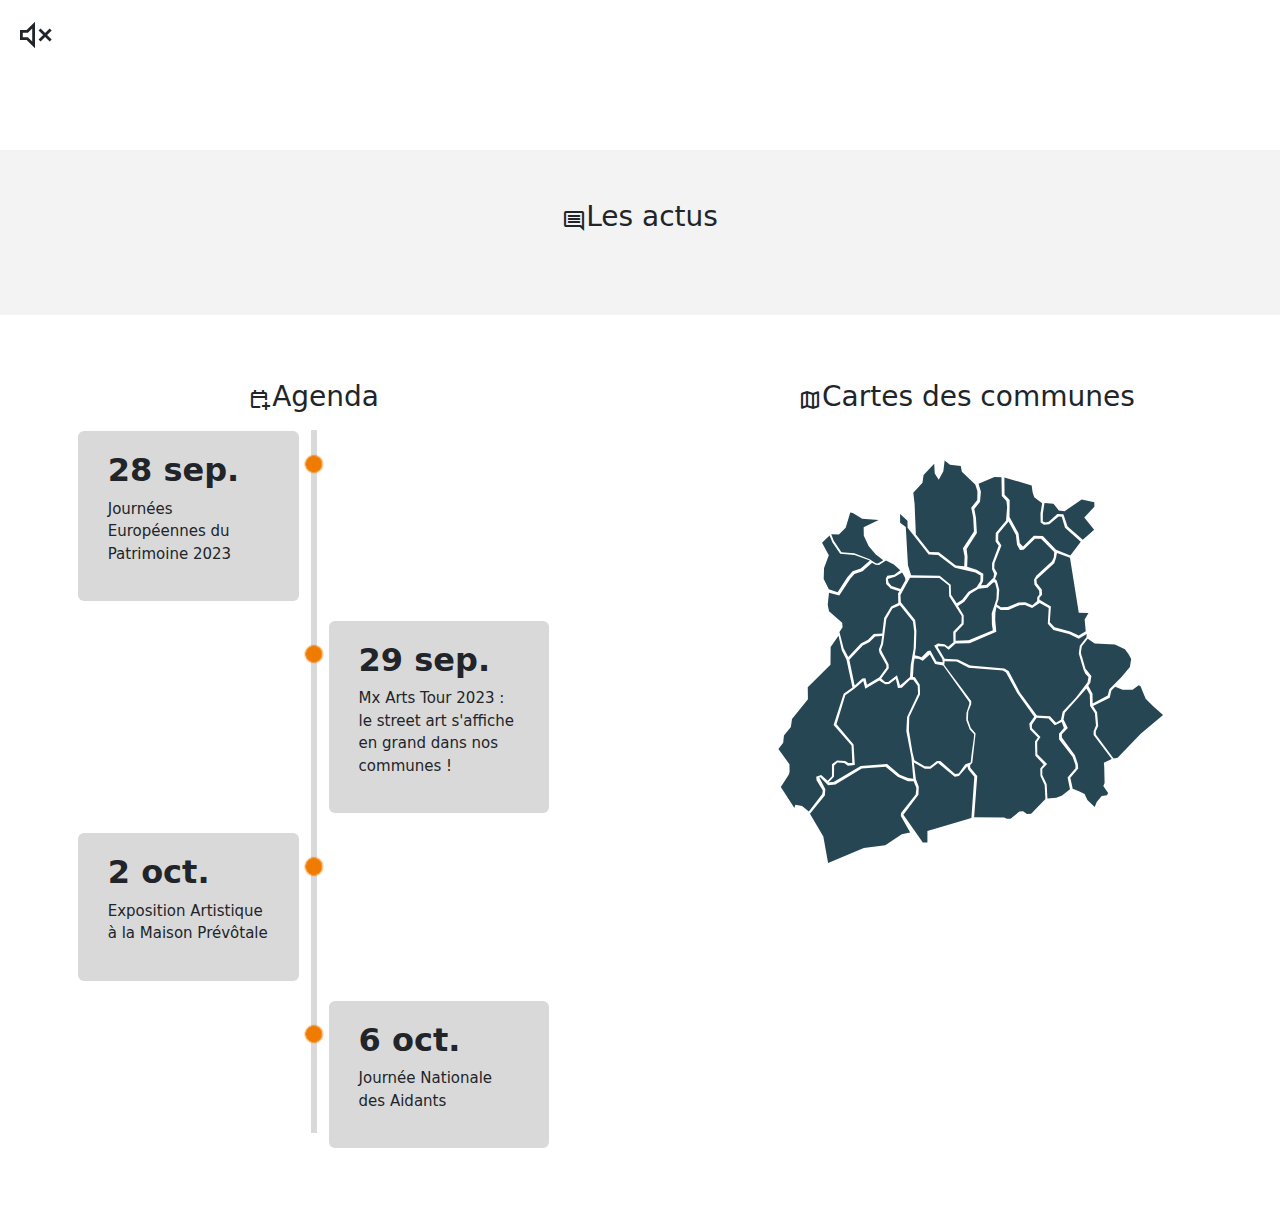
==== commit 80f54c24: "carte commune hover" ====
--- a/index.html
+++ b/index.html
@@ -148,7 +148,9 @@
         </span>
         <h3>Cartes des communes</h3>
       </div>
-
+      <div class="nom-communes">
+        
+      </div>
       <div id="map">
         <svg viewBox="0 0 450 450" width="100%" height="100%" version="2" xmlns="http://www.w3.org/2000/svg">
           <desc style="-webkit-tap-highlight-color: rgba(0, 0, 0, 0);">Created with Raphaël 2.1.0</desc>
--- a/CSS_perso/nav-footer.css
+++ b/CSS_perso/nav-footer.css
@@ -43,6 +43,7 @@
 nav ul li a {
     color: white;
     text-decoration: none;
+    cursor: pointer;
     line-height: 70px;
     font-size: 18px;
     padding-left: 15px;
@@ -50,8 +51,8 @@
     margin-right: 50px;
 }
 
-nav ul li a:hover {
-    color: #5f8ea0;
+nav ul li:hover, nav ul ul li a:hover {
+    color: #3f5f6b;
 }
 
 nav ul ul {
@@ -84,6 +85,7 @@
 nav ul ul li a {
     line-height: 50px;
 }
+
 
 /* Styles pour la barre de recherche */
 .search-bar {
--- a/CSS_perso/index.css
+++ b/CSS_perso/index.css
@@ -73,8 +73,7 @@
 /* Style du bloc d'actu */
 
 .actu {
-    background-color: rgb(217, 217, 217);
-    margin-top: 2%;
+    background-color: rgb(243, 243, 243);
     display: block;
     margin-bottom: 15px;
 }
@@ -110,14 +109,16 @@
     width: 40%;
     height: 100%;
 }
-
+.card{
+    border: none;
+}
 .card-body {
     text-align: center;
-    background-color: rgb(90, 70, 70);
+    background-color: rgb(243, 243, 243);
     padding-top: 8%;
     padding-bottom: 8%;
     height: 30%;
-    color: white;
+    color: black;
 }
 
 .actu-bot {
@@ -129,7 +130,7 @@
     margin-top: 5%;
     width: 25%;
     height: 70%;
-    background-color: rgb(80, 74, 74);
+    background-color: rgb(243, 243, 243);
 }
 
 
@@ -139,7 +140,6 @@
 
 .timeline {
     width: 49%;
-    background-color: rgb(217, 217, 217);
     padding-bottom: 50px;
     position: relative;
     max-width: 1200px;
@@ -162,7 +162,7 @@
 
 .text-box {
     padding: 20px 30px;
-    background-color: #fff;
+    background-color: rgb(217, 217, 217);
     position: relative;
     border-radius: 6px;
     font-size: 15px;
@@ -189,7 +189,7 @@
     content: '';
     position: absolute;
     width: 6px;
-    background: #fff;
+    background: rgb(217, 217, 217);
     top: 0;
     left: 50%;
     margin-left: -3px;
@@ -218,7 +218,6 @@
 .carte-commune {
     width: 49%;
     margin-left: 2%;
-    background-color: rgb(217, 217, 217);
 }
 #map svg{
     width: 100%;
@@ -236,6 +235,9 @@
 #map path:hover{
     fill : var(--c2);
     transition: 0.5s;
+}
+.nom-communes{
+    height: 10px;
 }
 
 
@@ -306,6 +308,16 @@
         margin-bottom: 20px;
     }
 
+    .actu-bot{
+        display: flex;
+        flex-direction: column;
+    }
+    .actu-bot-info{
+        height: auto;
+        width: 50%;
+        margin-left: auto;
+        margin-right: auto;
+    }
 
     /* responsive de l'agenda */
     .post-actu {
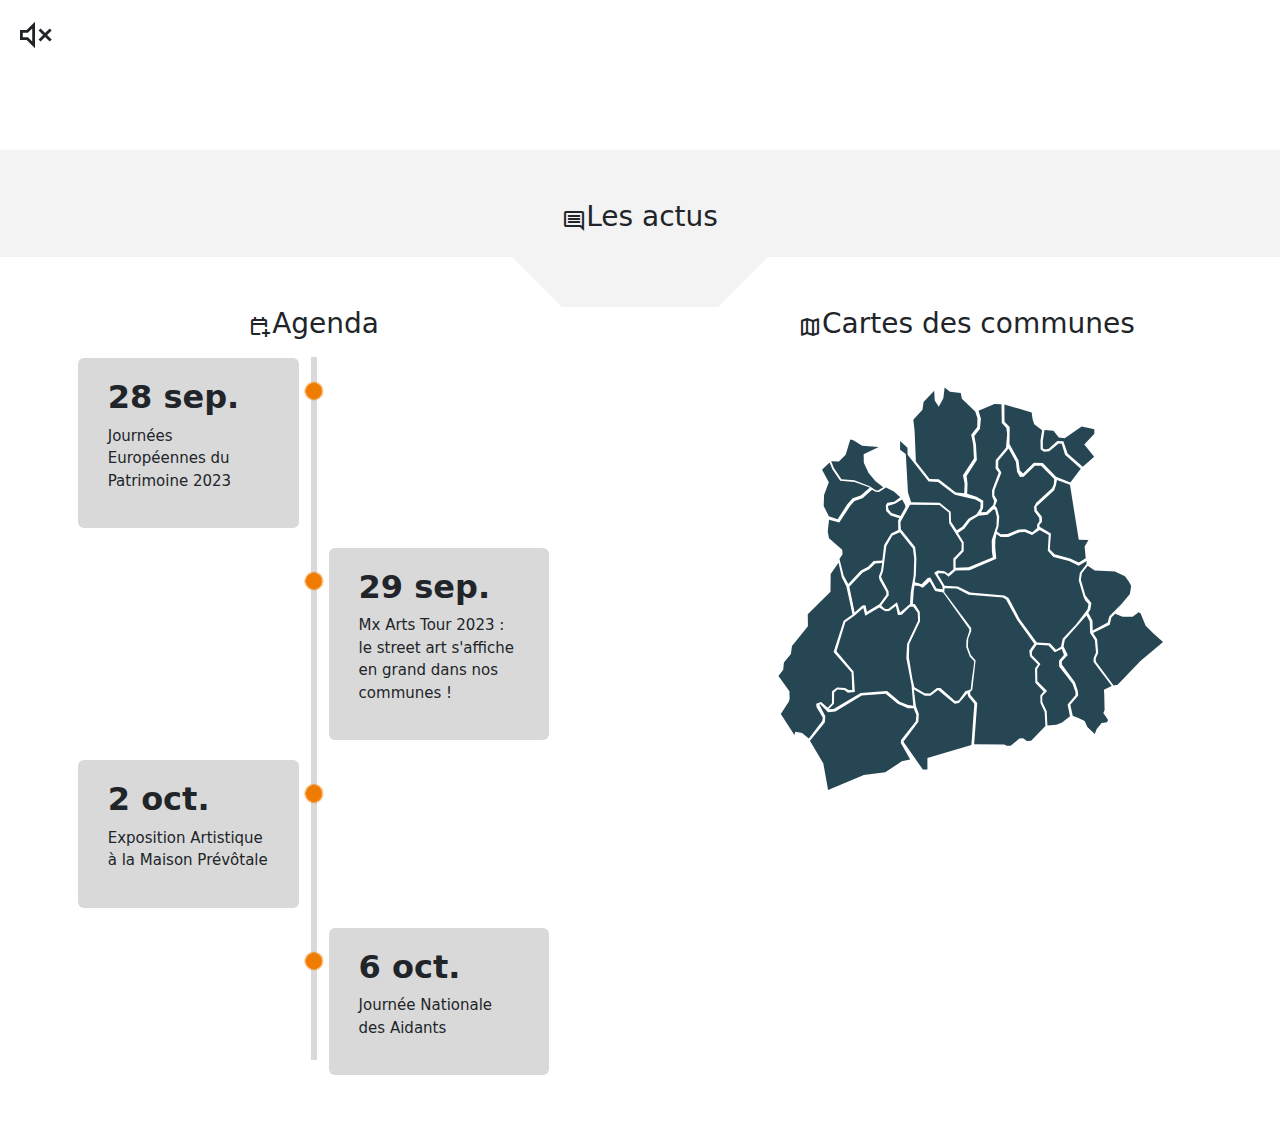
==== commit 6c81c0dc: "ajust" ====
--- a/index.html
+++ b/index.html
@@ -85,9 +85,10 @@
         </div>
       </div>
     </div>
-    <div class="title-section">
-      <h4 id="more-actus"></h4>
-    </div>
+
+  </div>
+  <div class="trapez">
+    <p id="more-actus"></p>
   </div>
 
 
@@ -149,7 +150,7 @@
         <h3>Cartes des communes</h3>
       </div>
       <div class="nom-communes">
-        
+
       </div>
       <div id="map">
         <svg viewBox="0 0 450 450" width="100%" height="100%" version="2" xmlns="http://www.w3.org/2000/svg">
--- a/CSS_perso/nav-footer.css
+++ b/CSS_perso/nav-footer.css
@@ -26,7 +26,6 @@
     list-style: none;
     margin-right: 40px;
     position: relative;
-
 }
 
 nav ul li {
@@ -38,6 +37,7 @@
     line-height: 70px;
     font-size: 18px;
     padding-right: 15px;
+    
 }
 
 nav ul li a {
@@ -49,9 +49,11 @@
     padding-left: 15px;
     padding-right: 15px;
     margin-right: 50px;
-}
-
-nav ul li:hover, nav ul ul li a:hover {
+    
+}
+
+nav ul li:hover,
+nav ul ul li a:hover {
     color: #3f5f6b;
 }
 
@@ -60,7 +62,6 @@
     top: 90px;
     opacity: 0;
     visibility: hidden;
-    transition: top 0.5s;
     padding-left: 0;
     margin-right: 0;
 }
@@ -72,6 +73,7 @@
     opacity: 1;
     visibility: visible;
     z-index: 999;
+
 }
 
 nav ul ul li {
@@ -109,7 +111,8 @@
     border-radius: 25px;
     outline: none;
 }
-.search-bar span{
+
+.search-bar span {
     position: relative;
 }
 
@@ -223,7 +226,7 @@
         display: none;
         margin-bottom: 20px;
         margin-right: 5px;
-        
+
     }
 
     /* responsive du footer */
@@ -315,6 +318,7 @@
     display: flex;
     margin-bottom: 10px;
 }
-footer a:hover{
+
+footer a:hover {
     color: rgb(145, 138, 138);
 }--- a/CSS_perso/index.css
+++ b/CSS_perso/index.css
@@ -75,7 +75,6 @@
 .actu {
     background-color: rgb(243, 243, 243);
     display: block;
-    margin-bottom: 15px;
 }
 
 
@@ -109,9 +108,19 @@
     width: 40%;
     height: 100%;
 }
-.card{
+
+.card {
     border: none;
 }
+
+.card img {
+    transition: 1s;
+}
+
+.card img:hover {
+    transform: scale(1.1);
+}
+
 .card-body {
     text-align: center;
     background-color: rgb(243, 243, 243);
@@ -133,6 +142,22 @@
     background-color: rgb(243, 243, 243);
 }
 
+.trapez {
+    width: 20%;
+    position: absolute;
+    border-top: 50px solid rgb(243, 243, 243);
+    border-left: 50px solid transparent;
+    border-right: 50px solid transparent;
+    margin-left: 40%;
+    margin-right: 40%;
+
+}
+
+.trapez p {
+    text-align: center;
+    font-size: xx-large;
+    margin-top: -50px;
+}
 
 
 /* Style de l'agenda */
@@ -149,6 +174,12 @@
     padding: 10px 15px;
     position: relative;
     width: 40%;
+    transition: 1s;
+}
+
+.container:hover {
+    padding: 15px;
+    cursor: pointer;
 }
 
 .container img {
@@ -213,40 +244,56 @@
 
 
 
+
 /* Style de la carte de la commune */
 
 .carte-commune {
     width: 49%;
     margin-left: 2%;
 }
-#map svg{
+
+#map svg {
     width: 100%;
     padding-left: 20%;
 
 }
-#map{
+
+#map {
     display: flex;
     justify-content: center;
 }
 
-#map path{
-    fill : var(--c1);
-}
-#map path:hover{
-    fill : var(--c2);
+#map path {
+    fill: var(--c1);
+}
+
+#map path:hover {
+    fill: var(--c2);
     transition: 0.5s;
 }
-.nom-communes{
+
+.nom-communes {
     height: 10px;
-}
-
-
-
-@media screen and (max-width:511px) {
+    text-align: center;
+}
+
+
+
+@media (min-width:300px) and (max-width:511px) {
     .post-actu {
         display: block;
     }
 
+    .trapez {
+        width: 90%;
+        margin-left: 5%;
+        margin-right: 5%;
+        z-index: 999;
+    }
+
+    .trapez p {
+        font-size: larger;
+    }
 
     /* style de l'agenda */
     .timeline {
@@ -297,6 +344,7 @@
     /* Responsive des actus */
     .top-actus {
         display: block;
+        padding-bottom: 5px;
     }
 
     .top-actu-left,
@@ -308,17 +356,25 @@
         margin-bottom: 20px;
     }
 
-    .actu-bot{
-        display: flex;
+    .actu-bot {
+        display: none;
         flex-direction: column;
     }
-    .actu-bot-info{
+
+    .actu-bot-info {
         height: auto;
         width: 50%;
         margin-left: auto;
         margin-right: auto;
     }
 
+    .trapez {
+        width: 50%;
+        margin-left: 25%;
+        margin-right: 25%;
+        z-index: 999;
+    }
+
     /* responsive de l'agenda */
     .post-actu {
         display: block;
@@ -327,6 +383,7 @@
     .timeline {
         width: 100%;
         margin-right: 0;
+        margin-top: 3%;
     }
 
 
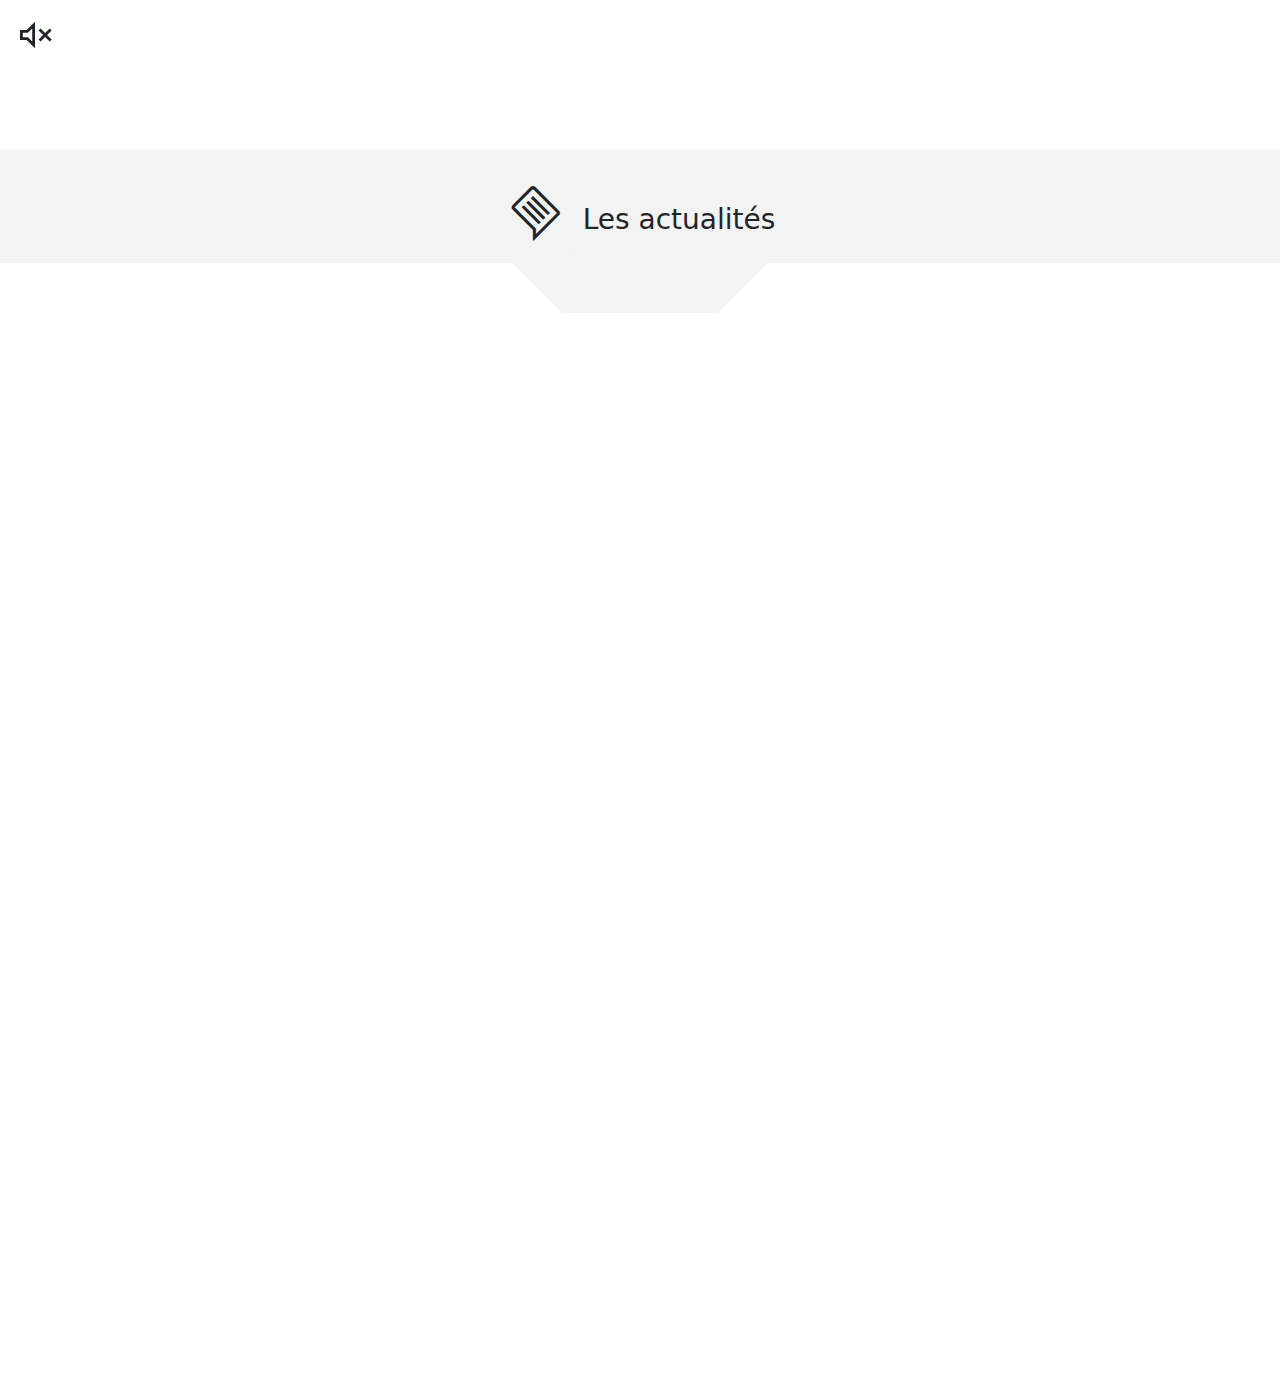
==== commit c5db7da5: "animation" ====
--- a/index.html
+++ b/index.html
@@ -44,14 +44,14 @@
 
 
 
-  <div class="actu">
+  <div class="actu ">
 
     <!-- Affichage du texte actu -->
     <div class="title-section">
-      <span class="material-symbols-outlined">
+      <span class="material-symbols-outlined actu">
         comment
       </span>
-      <h3>Les actus</h3>
+      <h3>Les actualités</h3>
     </div>
 
     <!-- Grand bloc de toutes les actus -->
@@ -61,33 +61,33 @@
       <div class="top-actus">
 
         <!-- Bloc de gauche -->
-        <div class="top-actu-left">
+        <div class="top-actu-left reveal">
 
         </div>
 
         <!-- Bloc de droite -->
-        <div class="top-actu-right">
+        <div class="top-actu-right reveal">
 
         </div>
       </div>
 
 
       <!-- Deuxième bloc de ligne d'actu en haut -->
-      <div class="actu-bot">
-        <div class="actu-bot-info" id="info1">
-
-        </div>
-        <div class="actu-bot-info" id="info2">
-
-        </div>
-        <div class="actu-bot-info" id="info3">
+      <div class="actu-bot reveal">
+        <div class="actu-bot-info" id="info1" >
+
+        </div>
+        <div class="actu-bot-info " id="info2" >
+
+        </div>
+        <div class="actu-bot-info " id="info3" >
 
         </div>
       </div>
     </div>
 
   </div>
-  <div class="trapez">
+  <div class="trapez ">
     <p id="more-actus"></p>
   </div>
 
@@ -96,7 +96,7 @@
 
     <!-- Section agenda -->
 
-    <div class="timeline">
+    <div class="timeline reveal">
       <div class="title-section">
         <span class="material-symbols-outlined">
           calendar_add_on
@@ -105,7 +105,7 @@
       </div>
       <div class="container left-container">
         <img src="./IMG/logo/timeline-event.png" alt="">
-        <div class="text-box">
+        <div class="text-box reveal">
           <h2>28 sep.</h2>
           <p>Journées Européennes du Patrimoine 2023
           </p>
@@ -114,7 +114,7 @@
 
       <div class="container right-container">
         <img src="./IMG/logo/timeline-event.png" alt="">
-        <div class="text-box">
+        <div class="text-box reveal">
           <h2>29 sep.</h2>
           <p>Mx Arts Tour 2023 : le street art s'affiche en grand dans nos communes !
           </p>
@@ -123,7 +123,7 @@
 
       <div class="container left-container">
         <img src="./IMG/logo/timeline-event.png" alt="">
-        <div class="text-box">
+        <div class="text-box reveal">
           <h2>2 oct.</h2>
           <p>Exposition Artistique à la Maison Prévôtale
           </p>
@@ -132,7 +132,7 @@
 
       <div class="container right-container">
         <img src="./IMG/logo/timeline-event.png" alt="">
-        <div class="text-box">
+        <div class="text-box reveal">
           <h2>6 oct.</h2>
           <p>Journée Nationale des Aidants
           </p>
@@ -142,7 +142,7 @@
     </div>
 
     <!-- Section Carte de la commune -->
-    <div class="carte-commune">
+    <div class="carte-commune reveal">
       <div class="title-section">
         <span class="material-symbols-outlined">
           map
--- a/CSS_perso/nav-footer.css
+++ b/CSS_perso/nav-footer.css
@@ -37,7 +37,7 @@
     line-height: 70px;
     font-size: 18px;
     padding-right: 15px;
-    
+
 }
 
 nav ul li a {
@@ -49,7 +49,7 @@
     padding-left: 15px;
     padding-right: 15px;
     margin-right: 50px;
-    
+
 }
 
 nav ul li:hover,
@@ -152,6 +152,11 @@
     nav ul li:hover,
     nav ul ul li:hover {
         height: auto;
+
+
+        transition-property: height;
+        transition-duration: 2s;
+        transition-timing-function:linear;
     }
 
 
--- a/CSS_perso/index.css
+++ b/CSS_perso/index.css
@@ -69,6 +69,17 @@
     padding-top: 50px;
 }
 
+.title-section .actu {
+    font-size: xxx-large;
+    transform: rotate(45deg);
+    padding-right: 30px;
+}
+
+.title-section span {
+    font-size: xxx-large;
+    transform: rotate(-10deg);
+    padding-right: 10px;
+}
 
 /* Style du bloc d'actu */
 
@@ -94,6 +105,29 @@
     width: 40%;
     height: 100%;
 }
+
+.top-actu-left.reveal{
+    transform: translateX(-150px);
+    opacity: 0;
+    transition: all 2s ease;
+}
+
+.top-actu-left.reveal.active {
+    transform: translateX(0px);
+    opacity: 1;
+}
+
+.top-actu-right.reveal {
+    transform: translateX(150px);
+    opacity: 0;
+    transition: all 2s ease;
+}
+
+.top-actu-right.reveal.active {
+    transform: translateX(0px);
+    opacity: 1;
+}
+
 
 .texte-actu {
     background-color: rgb(86, 70, 70);
@@ -132,7 +166,6 @@
 
 .actu-bot {
     display: none;
-    justify-content: space-evenly;
 }
 
 .actu-bot-info {
@@ -141,6 +174,12 @@
     height: 70%;
     background-color: rgb(243, 243, 243);
 }
+
+.actu-bot.extend {
+    display: flex;
+    justify-content: space-evenly;
+}
+
 
 .trapez {
     width: 20%;
@@ -150,12 +189,12 @@
     border-right: 50px solid transparent;
     margin-left: 40%;
     margin-right: 40%;
-
+    z-index: 999;
 }
 
 .trapez p {
     text-align: center;
-    font-size: xx-large;
+    font-size: x-large;
     margin-top: -50px;
 }
 
@@ -240,7 +279,29 @@
     }
 }
 
-
+/* Scroll reveal */
+.reveal {
+    transform: translateY(150px);
+    opacity: 0;
+    transition: all 2s ease;
+}
+
+.reveal.active {
+    transform: translateY(0px);
+    opacity: 1;
+}
+
+/* Scroll reveal */
+footer .reveal {
+    transform: translateY(-150px);
+    opacity: 0;
+    transition: all 2s ease;
+}
+
+footer.reveal.active {
+    transform: translateY(0px);
+    opacity: 1;
+}
 
 
 
@@ -292,7 +353,7 @@
     }
 
     .trapez p {
-        font-size: larger;
+        font-size: small;
     }
 
     /* style de l'agenda */
@@ -332,6 +393,17 @@
         margin-top: 15px;
     }
 
+
+    .reveal {
+        transform: translateX(150px);
+        opacity: 0;
+        transition: all 2s ease;
+    }
+
+    .reveal.active {
+        transform: translateX(0px);
+        opacity: 1;
+    }
 
 
 }
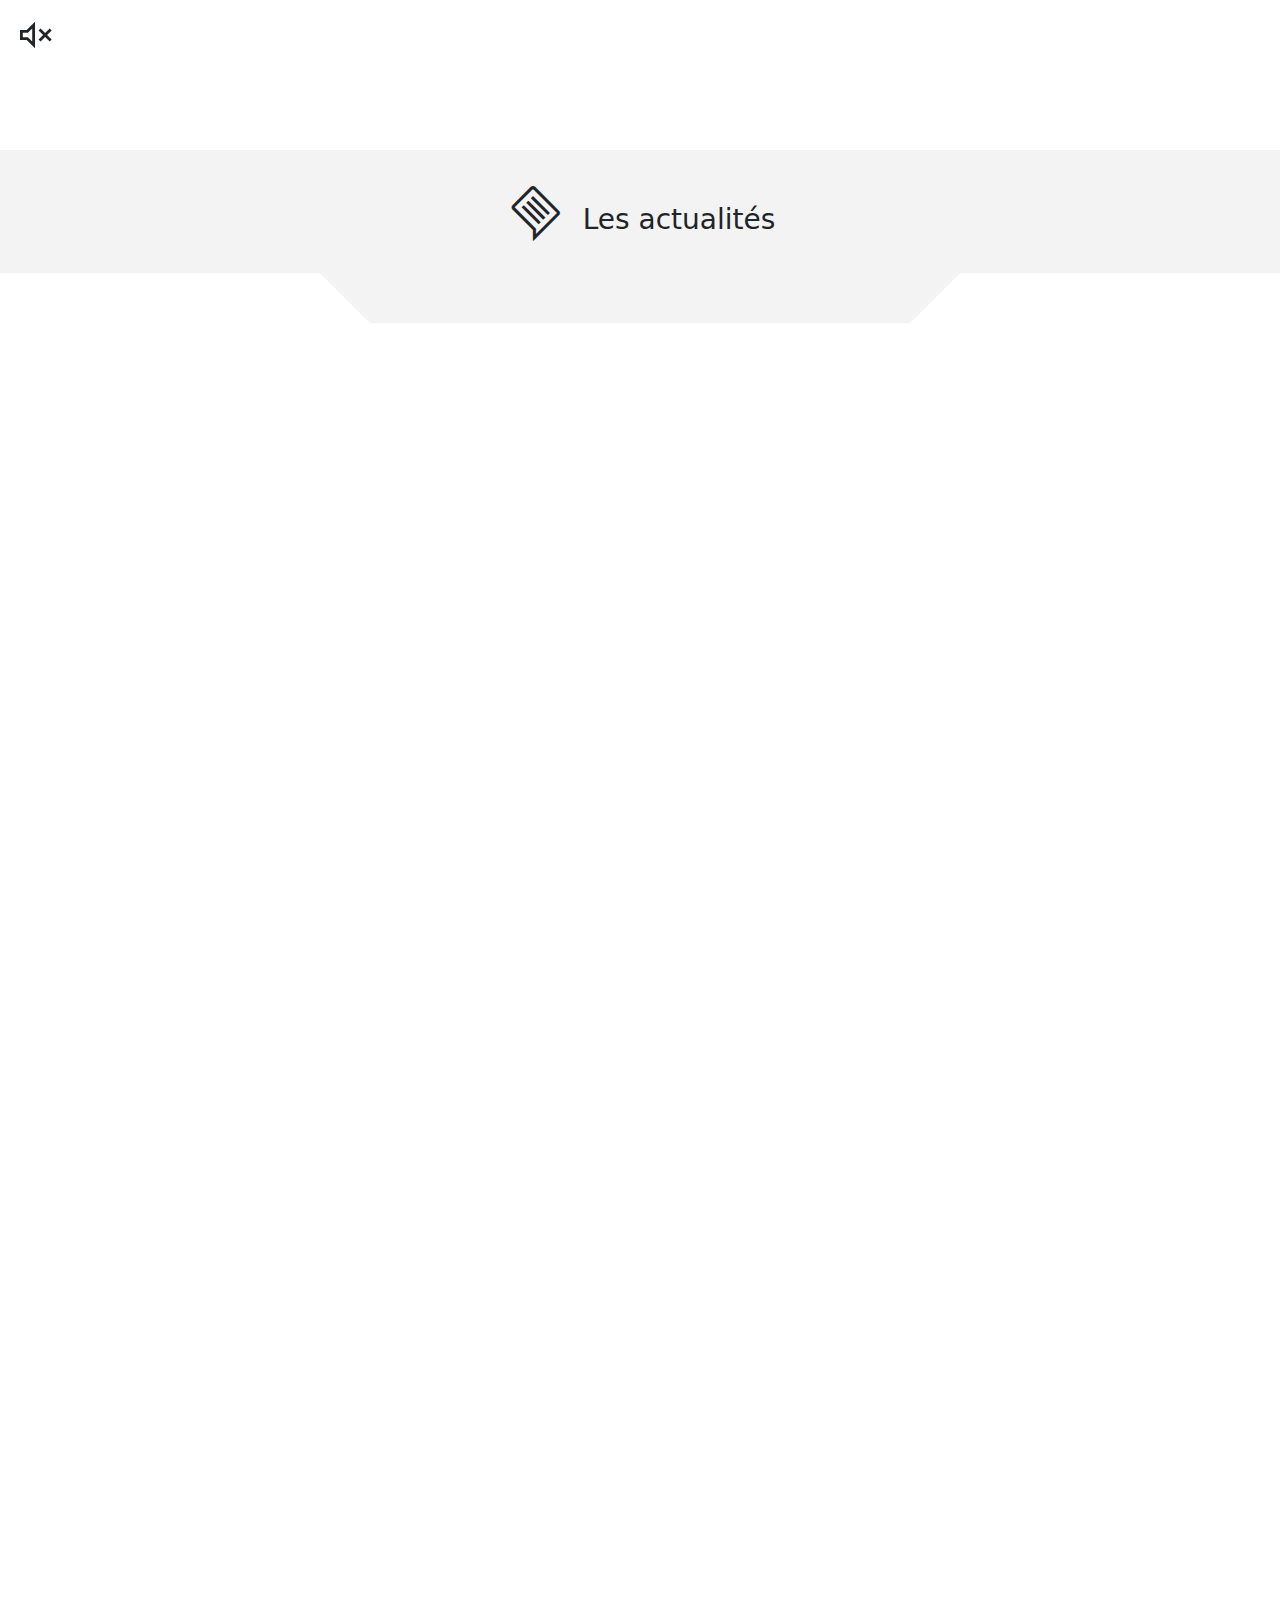
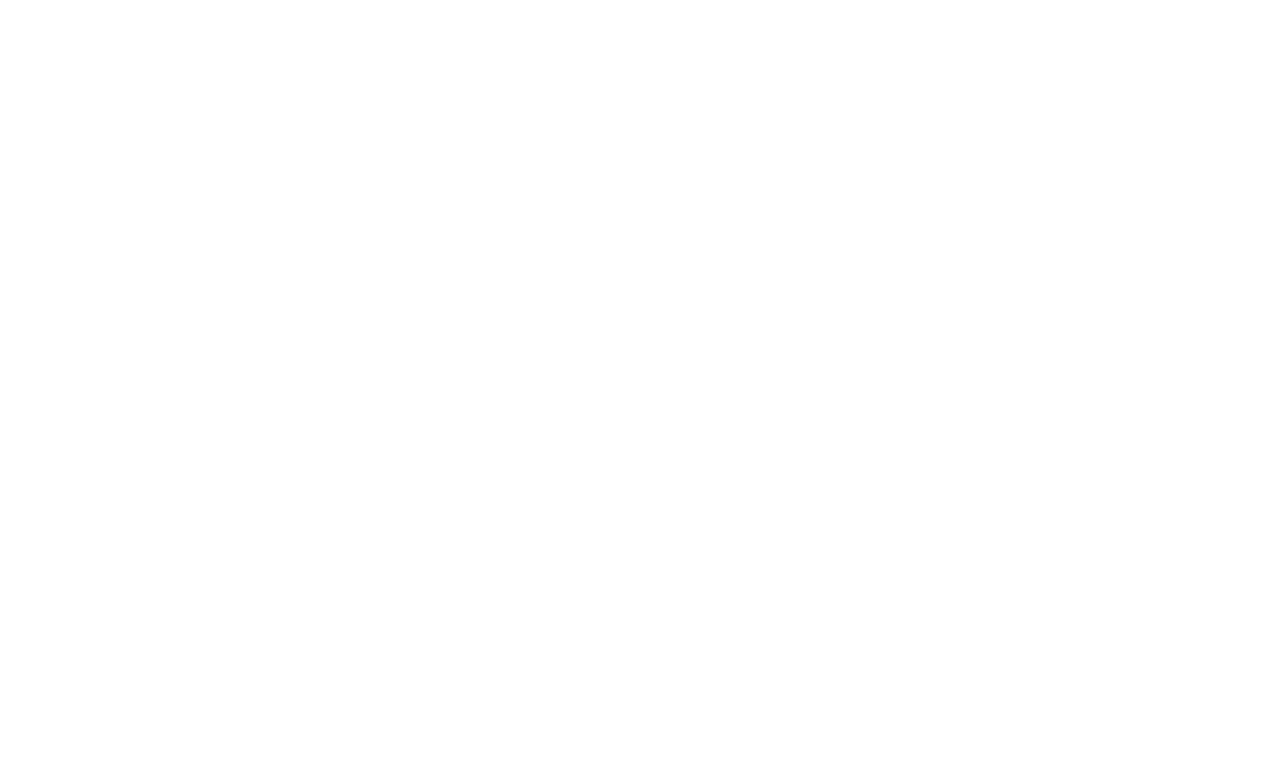
==== commit 54a3f0c8: "reorganisation" ====
--- a/index.html
+++ b/index.html
@@ -3,8 +3,9 @@
 <head>
   <meta charset="UTF-8">
   <meta name="viewport" content="width=device-width, initial-scale=1.0">
-  <title>Accueuil Morlaix Communauté</title>
-
+  <title>Accueil Morlaix Communauté</title>
+
+  <link rel="shortcut icon" href="./IMG/logo/logo_onglet.png" />
 
   <!-- Bootstrap -->
   <link href="https://cdn.jsdelivr.net/npm/bootstrap@5.0.2/dist/css/bootstrap.min.css" rel="stylesheet">
@@ -61,19 +62,19 @@
       <div class="top-actus">
 
         <!-- Bloc de gauche -->
-        <div class="top-actu-left reveal">
+        <div class="top-actu-left">
 
         </div>
 
         <!-- Bloc de droite -->
-        <div class="top-actu-right reveal">
+        <div class="top-actu-right">
 
         </div>
       </div>
 
 
       <!-- Deuxième bloc de ligne d'actu en haut -->
-      <div class="actu-bot reveal">
+      <div class="actu-bot">
         <div class="actu-bot-info" id="info1" >
 
         </div>
--- a/CSS_perso/nav-footer.css
+++ b/CSS_perso/nav-footer.css
@@ -1,5 +1,14 @@
 /* Style de la navbar */
-
+:root {
+    /*Palette de Couleurs*/
+    --c0: #404040;
+    --c1: #264653;
+    --c2: #2A9D8F;
+    --c3: #E9C46A;
+    --c4: #F4A261;
+    --c5: #E76F51;
+    --c6: #F3F3F3;
+}
 
 nav {
     background-color: #264653;
@@ -54,7 +63,7 @@
 
 nav ul li:hover,
 nav ul ul li a:hover {
-    color: #3f5f6b;
+    color: #2A9D8F;
 }
 
 nav ul ul {
@@ -123,6 +132,7 @@
 input:not(input[id="search-input"]) {
     display: none;
 }
+
 
 
 
@@ -156,7 +166,7 @@
 
         transition-property: height;
         transition-duration: 2s;
-        transition-timing-function:linear;
+        transition-timing-function: linear;
     }
 
 
@@ -198,7 +208,7 @@
     }
 
     .show:hover {
-        color: #5f8ea0;
+        color: #2A9D8F;
     }
 
     .icon {
@@ -260,7 +270,7 @@
 /* Style du footer */
 
 footer {
-    background-color: rgb(64, 64, 64);
+    background-color: #404040;
     margin: 0;
     color: white;
     width: 100%;
@@ -285,7 +295,7 @@
     border-radius: 20px;
     border: none;
     color: white;
-    background-color: rgb(211, 117, 77);
+    background-color: #E76F51;
     padding-left: 15px;
     padding-right: 15px;
     padding-top: 5px;
@@ -326,4 +336,9 @@
 
 footer a:hover {
     color: rgb(145, 138, 138);
+}
+
+.logo img:hover,
+#button:hover {
+    transform: scale(1.1);
 }--- a/CSS_perso/index.css
+++ b/CSS_perso/index.css
@@ -1,12 +1,4 @@
-:root {
-    /*Palette de Couleurs*/
-    --c0: #404040;
-    --c1: #264653;
-    --c2: #2A9D8F;
-    --c3: #E9C46A;
-    --c4: #F4A261;
-    --c5: #E76F51;
-}
+
 
 
 /*Police d'écriture format pc*/
@@ -45,6 +37,8 @@
 body {
     margin: 0;
     padding: 0;
+    max-width: 100vw;
+    height: 100vh;
     position: relative;
 }
 
@@ -84,7 +78,7 @@
 /* Style du bloc d'actu */
 
 .actu {
-    background-color: rgb(243, 243, 243);
+    background-color: var(--c6);
     display: block;
 }
 
@@ -106,7 +100,7 @@
     height: 100%;
 }
 
-.top-actu-left.reveal{
+.top-actu-left.reveal {
     transform: translateX(-150px);
     opacity: 0;
     transition: all 2s ease;
@@ -157,7 +151,7 @@
 
 .card-body {
     text-align: center;
-    background-color: rgb(243, 243, 243);
+    background-color: var(--c6);
     padding-top: 8%;
     padding-bottom: 8%;
     height: 30%;
@@ -168,28 +162,30 @@
     display: none;
 }
 
+.actu-bot.extend {
+    justify-content: space-evenly;
+}
+
 .actu-bot-info {
     margin-top: 5%;
     width: 25%;
     height: 70%;
-    background-color: rgb(243, 243, 243);
-}
-
-.actu-bot.extend {
-    display: flex;
-    justify-content: space-evenly;
-}
+    background-color: var(--c6);
+}
+
+
 
 
 .trapez {
     width: 20%;
     position: absolute;
-    border-top: 50px solid rgb(243, 243, 243);
+    border-top: 50px solid var(--c6);
     border-left: 50px solid transparent;
     border-right: 50px solid transparent;
     margin-left: 40%;
     margin-right: 40%;
     z-index: 999;
+    font-weight: bold;
 }
 
 .trapez p {
@@ -232,7 +228,7 @@
 
 .text-box {
     padding: 20px 30px;
-    background-color: rgb(217, 217, 217);
+    background-color: var(--c6);
     position: relative;
     border-radius: 6px;
     font-size: 15px;
@@ -259,7 +255,7 @@
     content: '';
     position: absolute;
     width: 6px;
-    background: rgb(217, 217, 217);
+    background: var(--c6);
     top: 0;
     left: 50%;
     margin-left: -3px;
@@ -340,7 +336,8 @@
 
 
 
-@media (min-width:300px) and (max-width:511px) {
+@media screen and (max-width:768px) {
+
     .post-actu {
         display: block;
     }
@@ -350,6 +347,7 @@
         margin-left: 5%;
         margin-right: 5%;
         z-index: 999;
+        font-weight: bold;
     }
 
     .trapez p {
@@ -395,13 +393,11 @@
 
 
     .reveal {
-        transform: translateX(150px);
         opacity: 0;
         transition: all 2s ease;
     }
 
     .reveal.active {
-        transform: translateX(0px);
         opacity: 1;
     }
 
@@ -410,7 +406,7 @@
 
 
 
-@media screen and (max-width:1266px) {
+@media screen and (max-width:1285px) {
 
 
     /* Responsive des actus */
@@ -445,6 +441,10 @@
         margin-left: 25%;
         margin-right: 25%;
         z-index: 999;
+        font-weight: bold;
+    }
+    .trapez p{
+        font-size: small;
     }
 
     /* responsive de l'agenda */
